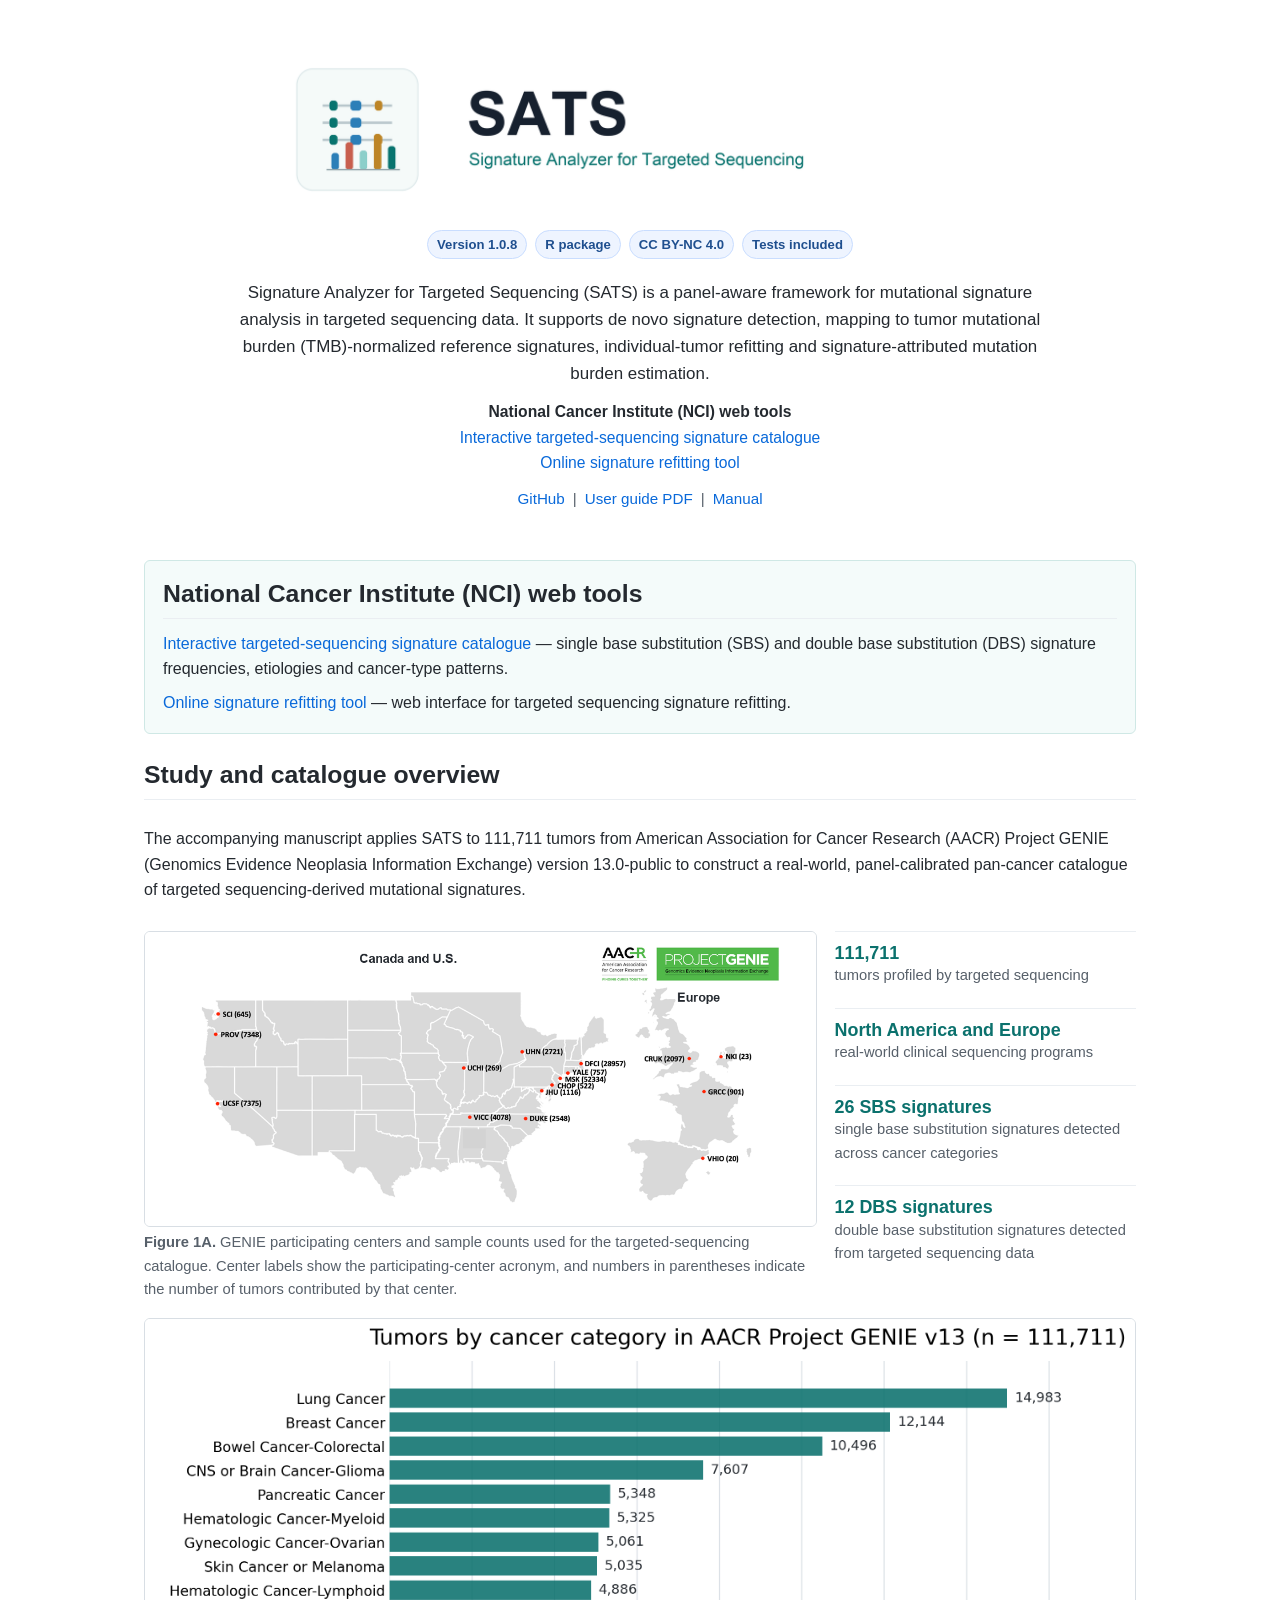
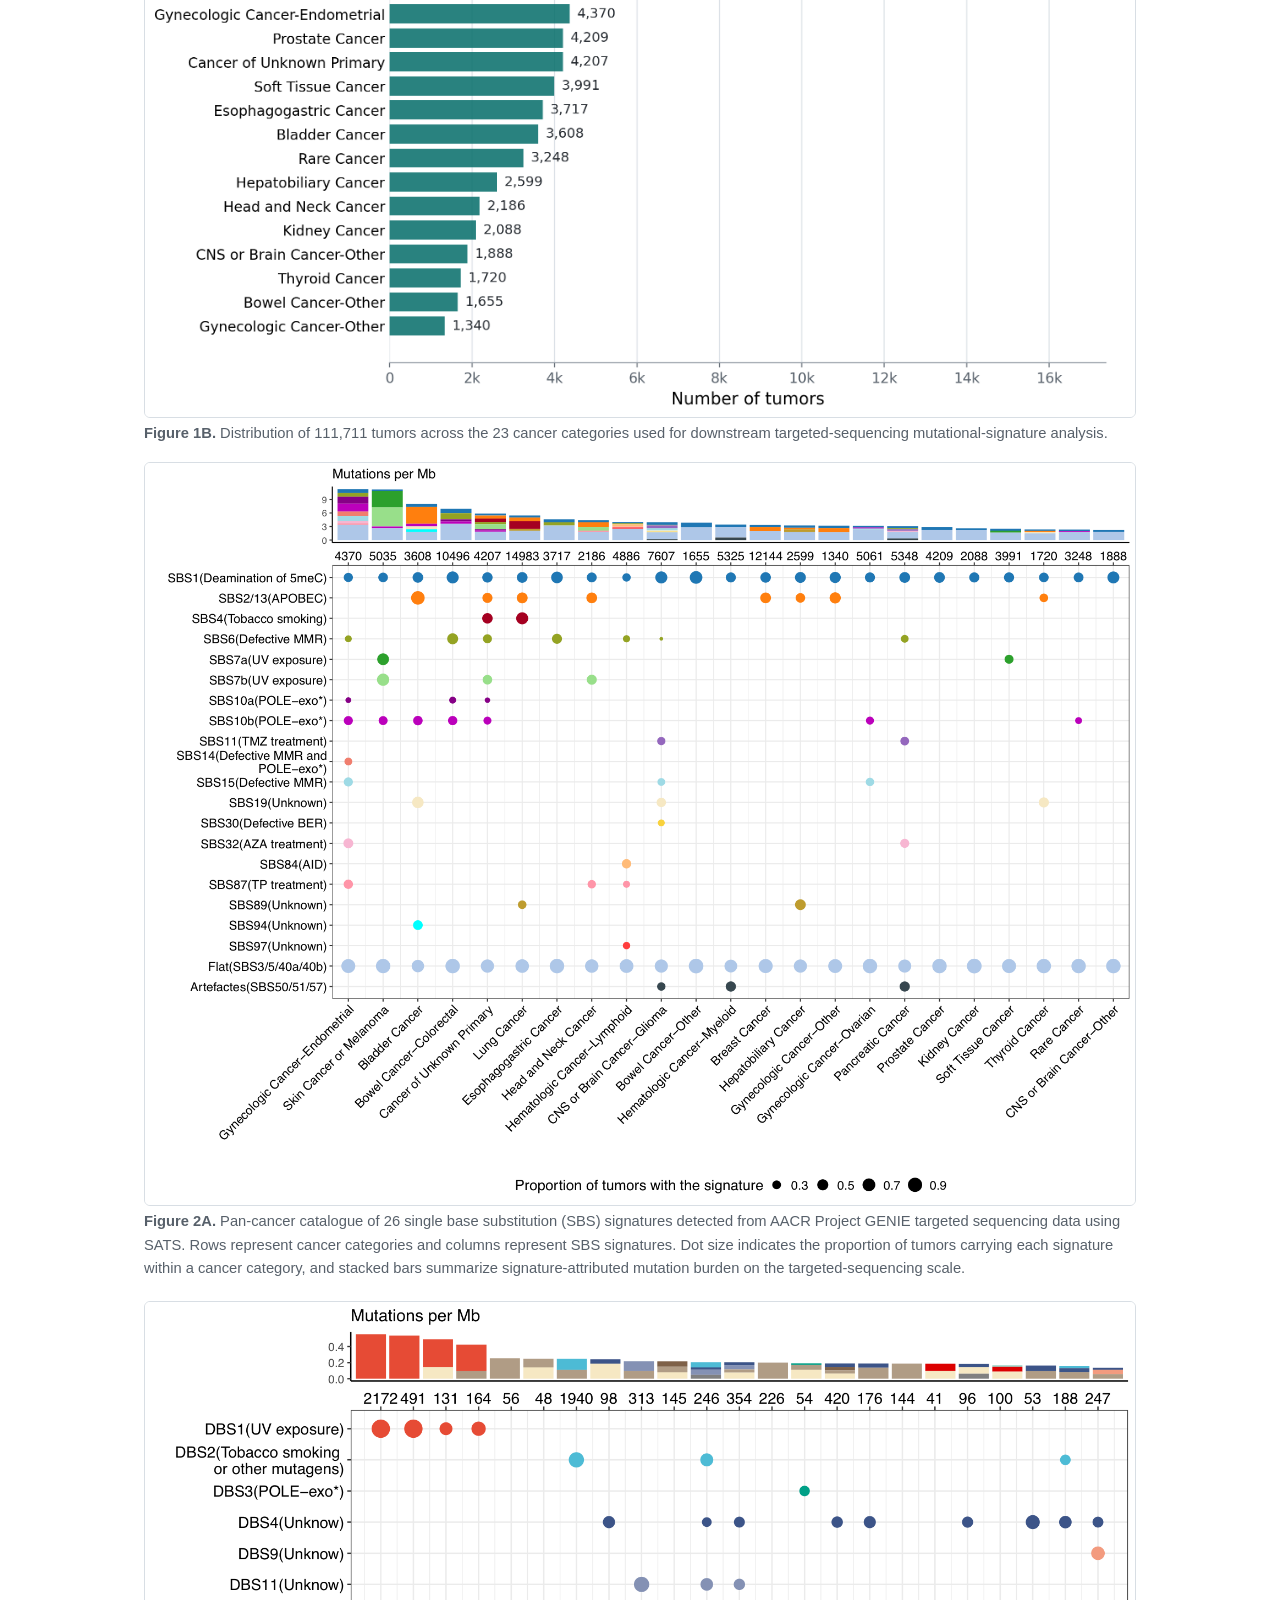
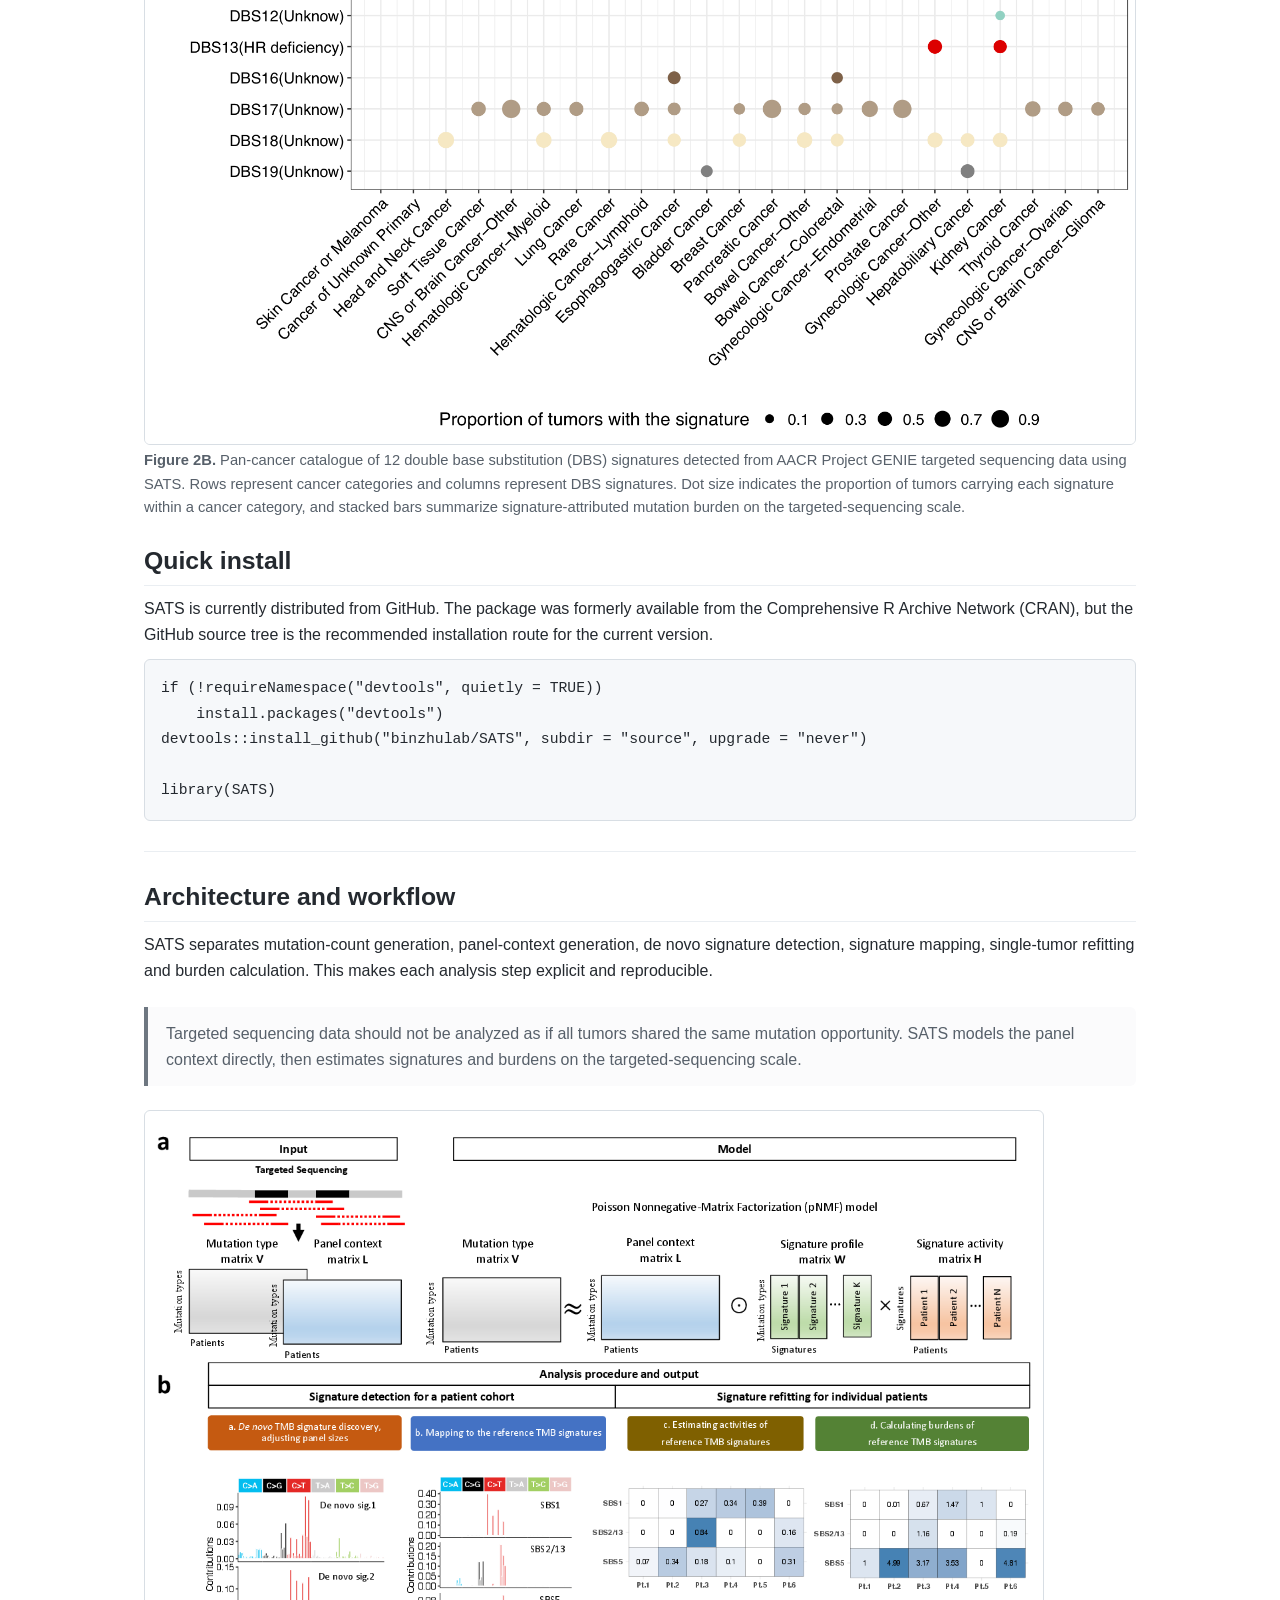
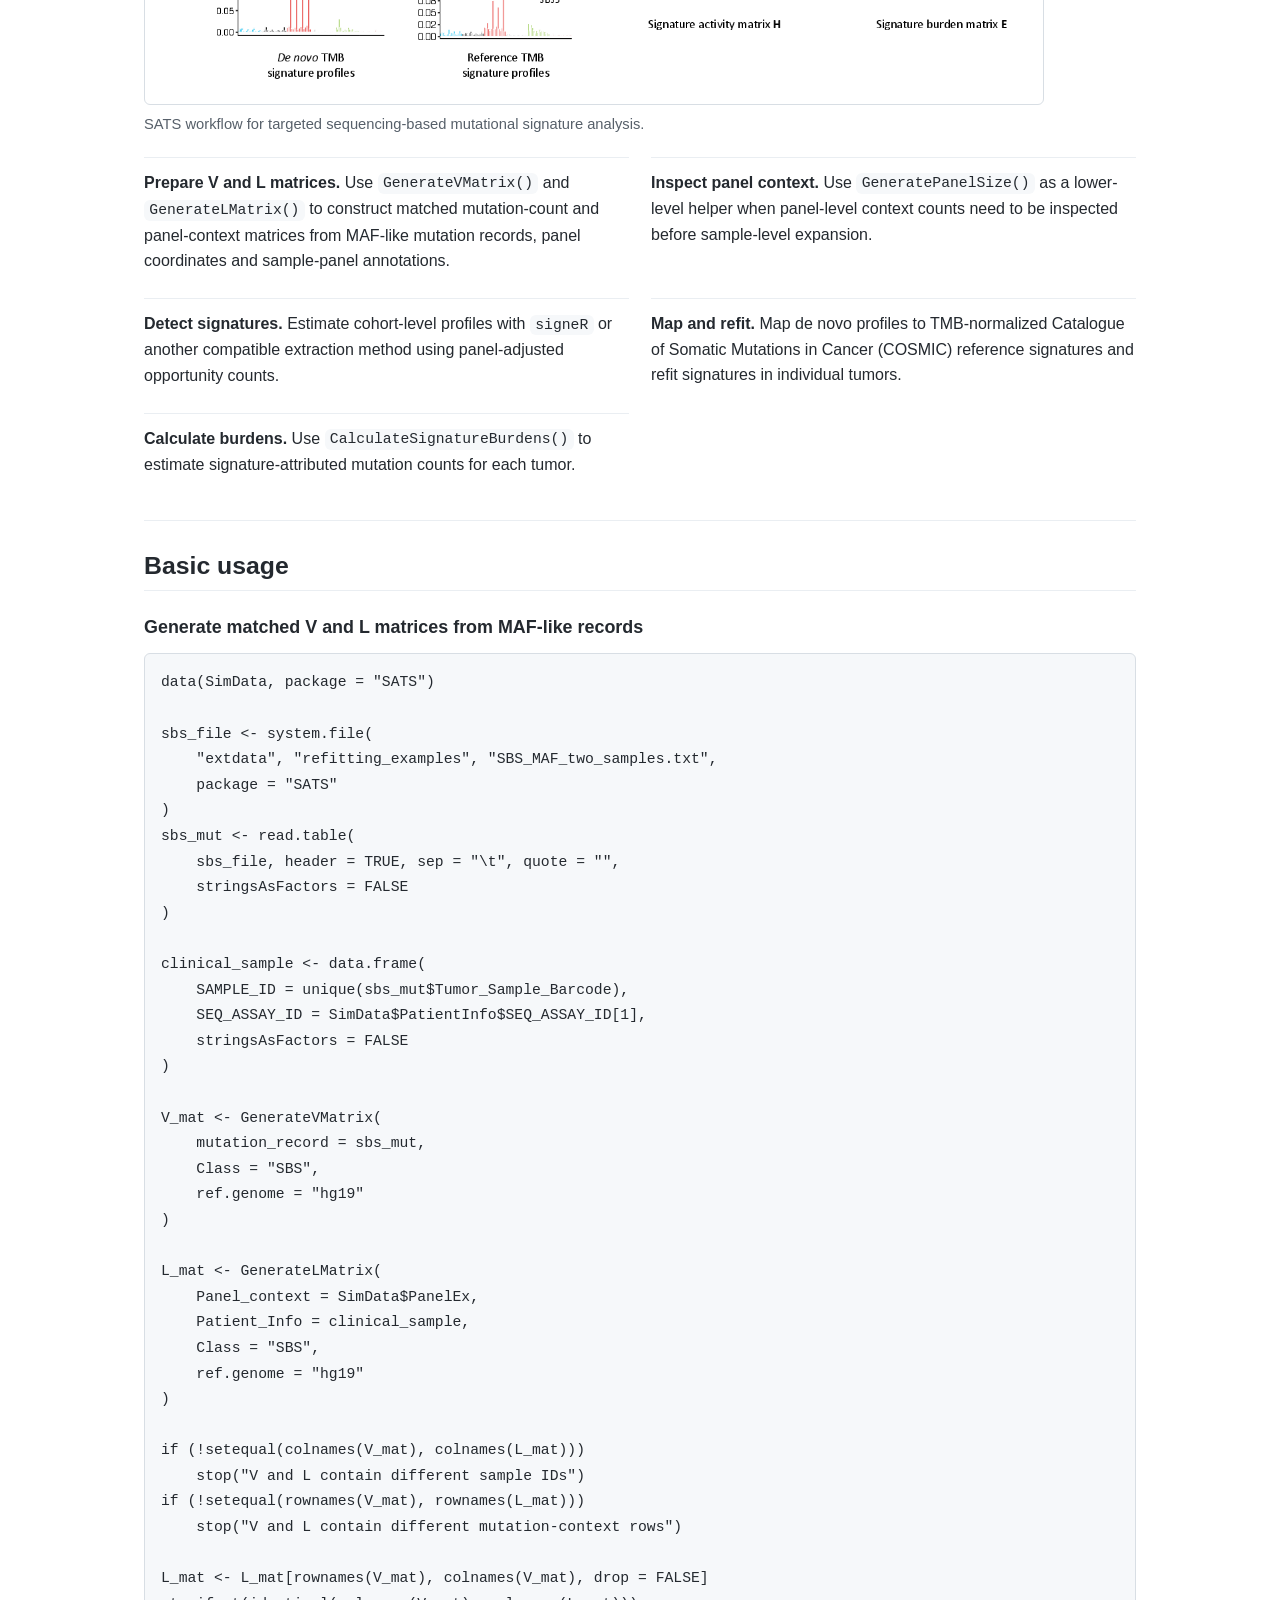
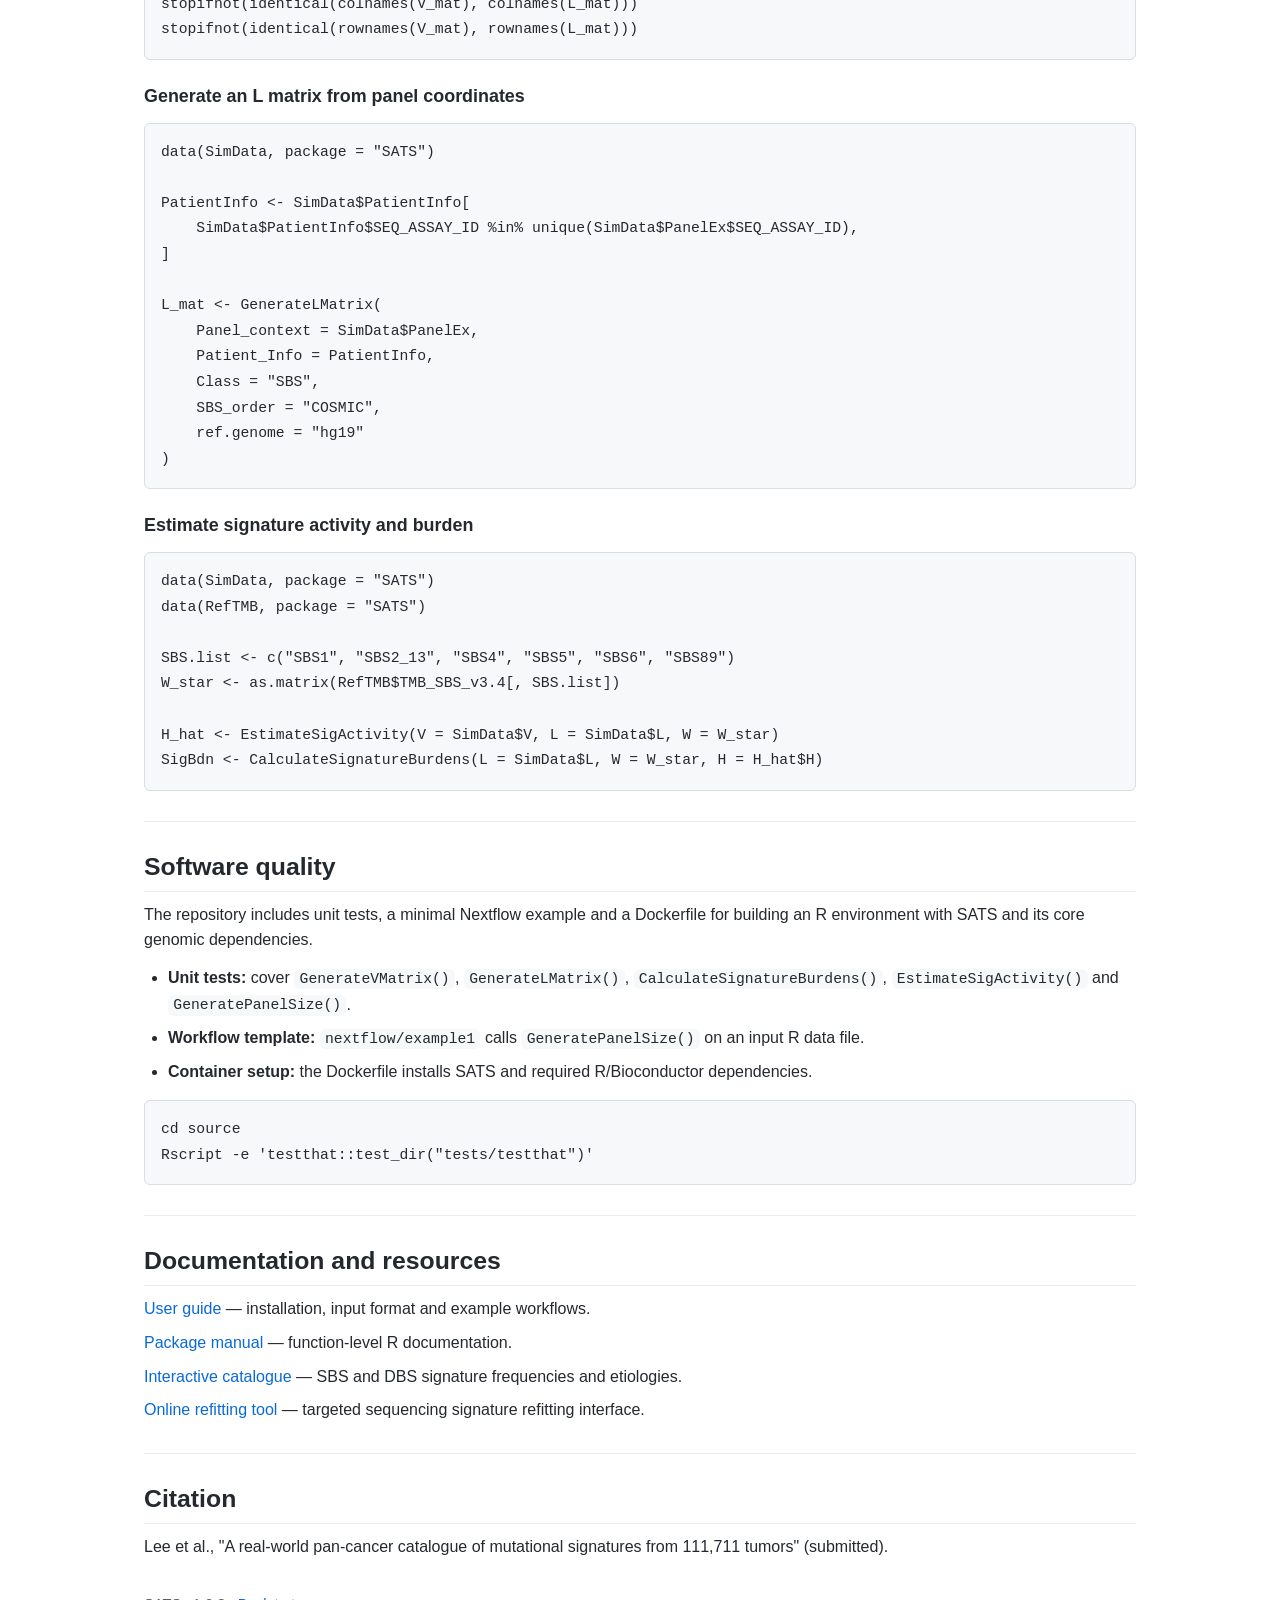
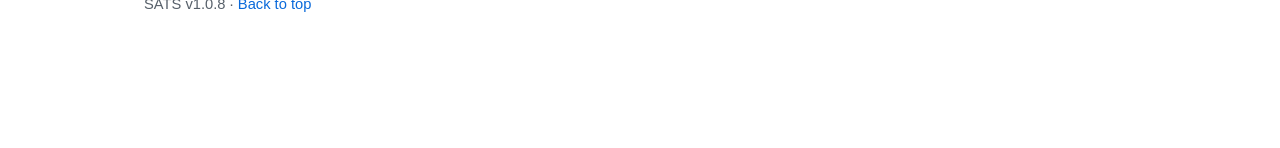
==== docs/index.html @ 39b29c11 "Update SATS preprocessing and V-L alignment docs" ====
<!doctype html>
<html lang="en">
  <head>
    <meta charset="utf-8">
    <meta name="viewport" content="width=device-width, initial-scale=1">
    <title>Signature Analyzer for Targeted Sequencing (SATS)</title>
    <meta
      name="description"
      content="Signature Analyzer for Targeted Sequencing (SATS) is a panel-aware R package for targeted sequencing mutational signature analysis, developed with a real-world pan-cancer catalogue from 111,711 tumors."
    >
    <link rel="stylesheet" href="styles.css">
  </head>
  <body>
    <main class="page" id="top">
      <header class="readme-header">
        <h1 class="sr-only">Signature Analyzer for Targeted Sequencing (SATS)</h1>
        <img class="site-logo" src="assets/sats-logo.png" alt="Signature Analyzer for Targeted Sequencing (SATS)">
        <div class="badges" aria-label="Project badges">
          <span>Version 1.0.8</span>
          <span>R package</span>
          <span>CC BY-NC 4.0</span>
          <span>Tests included</span>
        </div>
        <p class="lead">
          Signature Analyzer for Targeted Sequencing (SATS) is a panel-aware
          framework for mutational signature analysis in targeted sequencing
          data. It supports de novo signature detection, mapping to tumor
          mutational burden (TMB)-normalized reference signatures,
          individual-tumor refitting and signature-attributed mutation burden
          estimation.
        </p>
        <div class="header-tools" aria-label="National Cancer Institute web tools">
          <strong>National Cancer Institute (NCI) web tools</strong>
          <a href="https://analysistools.cancer.gov/mutational-signatures/#/catalog/STS">Interactive targeted-sequencing signature catalogue</a>
          <a href="https://analysistools.cancer.gov/mutational-signatures/#/refitting">Online signature refitting tool</a>
        </div>
        <p class="link-row">
          <a href="https://github.com/binzhulab/SATS">GitHub</a>
          <span>|</span>
          <a href="https://github.com/binzhulab/SATS/blob/main/User_Guide_SATS_v1.0.8.pdf">User guide PDF</a>
          <span>|</span>
          <a href="https://github.com/binzhulab/SATS/blob/main/SATS-manual.pdf">Manual</a>
        </p>
      </header>

      <section class="nci-tools" aria-labelledby="nci-tools-title">
        <h2 id="nci-tools-title">National Cancer Institute (NCI) web tools</h2>
        <div class="tool-links">
          <p><a href="https://analysistools.cancer.gov/mutational-signatures/#/catalog/STS">Interactive targeted-sequencing signature catalogue</a> — single base substitution (SBS) and double base substitution (DBS) signature frequencies, etiologies and cancer-type patterns.</p>
          <p><a href="https://analysistools.cancer.gov/mutational-signatures/#/refitting">Online signature refitting tool</a> — web interface for targeted sequencing signature refitting.</p>
        </div>
      </section>

      <section class="study-overview" id="overview" aria-labelledby="overview-title">
        <h2 id="overview-title">Study and catalogue overview</h2>
        <p>
          The accompanying manuscript applies SATS to 111,711 tumors from
          American Association for Cancer Research (AACR) Project GENIE
          (Genomics Evidence Neoplasia Information Exchange) version 13.0-public
          to construct a real-world, panel-calibrated pan-cancer catalogue of
          targeted sequencing-derived mutational signatures.
        </p>
        <div class="overview-grid">
          <figure class="overview-map">
            <img src="assets/genie-site-distribution.png" alt="AACR Project GENIE participating center distribution across North America and Europe.">
            <figcaption><strong>Figure 1A.</strong> GENIE participating centers and sample counts used for the targeted-sequencing catalogue. Center labels show the participating-center acronym, and numbers in parentheses indicate the number of tumors contributed by that center.</figcaption>
          </figure>
          <div class="overview-metrics" aria-label="Study summary">
            <p><strong>111,711</strong><span>tumors profiled by targeted sequencing</span></p>
            <p><strong>North America and Europe</strong><span>real-world clinical sequencing programs</span></p>
            <p><strong>26 SBS signatures</strong><span>single base substitution signatures detected across cancer categories</span></p>
            <p><strong>12 DBS signatures</strong><span>double base substitution signatures detected from targeted sequencing data</span></p>
          </div>
        </div>
        <figure class="sample-size-figure">
          <img src="assets/genie-cancer-type-sample-size.png" alt="Sample size by cancer category in AACR Project GENIE version 13.">
          <figcaption><strong>Figure 1B.</strong> Distribution of 111,711 tumors across the 23 cancer categories used for downstream targeted-sequencing mutational-signature analysis.</figcaption>
        </figure>
        <div class="catalogue-grid">
          <figure>
            <img src="assets/sats-sbs-catalogue.png" alt="SATS SBS signature catalogue across cancer categories.">
            <figcaption><strong>Figure 2A.</strong> Pan-cancer catalogue of 26 single base substitution (SBS) signatures detected from AACR Project GENIE targeted sequencing data using SATS. Rows represent cancer categories and columns represent SBS signatures. Dot size indicates the proportion of tumors carrying each signature within a cancer category, and stacked bars summarize signature-attributed mutation burden on the targeted-sequencing scale.</figcaption>
          </figure>
          <figure>
            <img src="assets/sats-dbs-catalogue.png" alt="SATS DBS signature catalogue across cancer categories.">
            <figcaption><strong>Figure 2B.</strong> Pan-cancer catalogue of 12 double base substitution (DBS) signatures detected from AACR Project GENIE targeted sequencing data using SATS. Rows represent cancer categories and columns represent DBS signatures. Dot size indicates the proportion of tumors carrying each signature within a cancer category, and stacked bars summarize signature-attributed mutation burden on the targeted-sequencing scale.</figcaption>
          </figure>
        </div>
      </section>

      <section id="install">
        <h2>Quick install</h2>
        <p>
          SATS is currently distributed from GitHub. The package was formerly
          available from the Comprehensive R Archive Network (CRAN), but the
          GitHub source tree is the recommended installation route for the
          current version.
        </p>
        <pre><code>if (!requireNamespace("devtools", quietly = TRUE))
    install.packages("devtools")
devtools::install_github("binzhulab/SATS", subdir = "source", upgrade = "never")

library(SATS)</code></pre>
      </section>

      <hr>

      <section id="workflow">
        <h2>Architecture and workflow</h2>
        <p>
          SATS separates mutation-count generation, panel-context generation, de novo signature detection,
          signature mapping, single-tumor refitting and burden calculation. This
          makes each analysis step explicit and reproducible.
        </p>
        <blockquote>
          <p>
            Targeted sequencing data should not be analyzed as if all tumors shared
            the same mutation opportunity. SATS models the panel context directly,
            then estimates signatures and burdens on the targeted-sequencing scale.
          </p>
        </blockquote>
        <figure class="workflow-figure">
          <img src="assets/sats-workflow.png" alt="SATS workflow schematic showing targeted sequencing mutation counts, panel context modeling, signature detection, mapping, refitting and burden estimation.">
          <figcaption>SATS workflow for targeted sequencing-based mutational signature analysis.</figcaption>
        </figure>
        <div class="summary-list">
          <p><strong>Prepare V and L matrices.</strong> Use <code>GenerateVMatrix()</code> and <code>GenerateLMatrix()</code> to construct matched mutation-count and panel-context matrices from MAF-like mutation records, panel coordinates and sample-panel annotations.</p>
          <p><strong>Inspect panel context.</strong> Use <code>GeneratePanelSize()</code> as a lower-level helper when panel-level context counts need to be inspected before sample-level expansion.</p>
          <p><strong>Detect signatures.</strong> Estimate cohort-level profiles with <code>signeR</code> or another compatible extraction method using panel-adjusted opportunity counts.</p>
          <p><strong>Map and refit.</strong> Map de novo profiles to TMB-normalized Catalogue of Somatic Mutations in Cancer (COSMIC) reference signatures and refit signatures in individual tumors.</p>
          <p><strong>Calculate burdens.</strong> Use <code>CalculateSignatureBurdens()</code> to estimate signature-attributed mutation counts for each tumor.</p>
        </div>
      </section>

      <hr>

      <section id="usage">
        <h2>Basic usage</h2>
        <h3>Generate matched V and L matrices from MAF-like records</h3>
        <pre><code>data(SimData, package = "SATS")

sbs_file <- system.file(
    "extdata", "refitting_examples", "SBS_MAF_two_samples.txt",
    package = "SATS"
)
sbs_mut <- read.table(
    sbs_file, header = TRUE, sep = "\t", quote = "",
    stringsAsFactors = FALSE
)

clinical_sample <- data.frame(
    SAMPLE_ID = unique(sbs_mut$Tumor_Sample_Barcode),
    SEQ_ASSAY_ID = SimData$PatientInfo$SEQ_ASSAY_ID[1],
    stringsAsFactors = FALSE
)

V_mat <- GenerateVMatrix(
    mutation_record = sbs_mut,
    Class = "SBS",
    ref.genome = "hg19"
)

L_mat <- GenerateLMatrix(
    Panel_context = SimData$PanelEx,
    Patient_Info = clinical_sample,
    Class = "SBS",
    ref.genome = "hg19"
)

if (!setequal(colnames(V_mat), colnames(L_mat)))
    stop("V and L contain different sample IDs")
if (!setequal(rownames(V_mat), rownames(L_mat)))
    stop("V and L contain different mutation-context rows")

L_mat <- L_mat[rownames(V_mat), colnames(V_mat), drop = FALSE]
stopifnot(identical(colnames(V_mat), colnames(L_mat)))
stopifnot(identical(rownames(V_mat), rownames(L_mat)))
</code></pre>

        <h3>Generate an L matrix from panel coordinates</h3>
        <pre><code>data(SimData, package = "SATS")

PatientInfo <- SimData$PatientInfo[
    SimData$PatientInfo$SEQ_ASSAY_ID %in% unique(SimData$PanelEx$SEQ_ASSAY_ID),
]

L_mat <- GenerateLMatrix(
    Panel_context = SimData$PanelEx,
    Patient_Info = PatientInfo,
    Class = "SBS",
    SBS_order = "COSMIC",
    ref.genome = "hg19"
)</code></pre>

        <h3>Estimate signature activity and burden</h3>
        <pre><code>data(SimData, package = "SATS")
data(RefTMB, package = "SATS")

SBS.list <- c("SBS1", "SBS2_13", "SBS4", "SBS5", "SBS6", "SBS89")
W_star <- as.matrix(RefTMB$TMB_SBS_v3.4[, SBS.list])

H_hat <- EstimateSigActivity(V = SimData$V, L = SimData$L, W = W_star)
SigBdn <- CalculateSignatureBurdens(L = SimData$L, W = W_star, H = H_hat$H)</code></pre>
      </section>

      <hr>

      <section id="quality">
        <h2>Software quality</h2>
        <p>
          The repository includes unit tests, a minimal Nextflow example and a
          Dockerfile for building an R environment with SATS and its core genomic
          dependencies.
        </p>
        <ul>
          <li><strong>Unit tests:</strong> cover <code>GenerateVMatrix()</code>, <code>GenerateLMatrix()</code>, <code>CalculateSignatureBurdens()</code>, <code>EstimateSigActivity()</code> and <code>GeneratePanelSize()</code>.</li>
          <li><strong>Workflow template:</strong> <code>nextflow/example1</code> calls <code>GeneratePanelSize()</code> on an input R data file.</li>
          <li><strong>Container setup:</strong> the Dockerfile installs SATS and required R/Bioconductor dependencies.</li>
        </ul>
        <pre><code>cd source
Rscript -e 'testthat::test_dir("tests/testthat")'</code></pre>
      </section>

      <hr>

      <section id="resources">
        <h2>Documentation and resources</h2>
        <div class="resource-list">
          <p><a href="https://github.com/binzhulab/SATS/blob/main/User_Guide_SATS_v1.0.8.pdf">User guide</a> — installation, input format and example workflows.</p>
          <p><a href="https://github.com/binzhulab/SATS/blob/main/SATS-manual.pdf">Package manual</a> — function-level R documentation.</p>
          <p><a href="https://analysistools.cancer.gov/mutational-signatures/#/catalog/STS">Interactive catalogue</a> — SBS and DBS signature frequencies and etiologies.</p>
          <p><a href="https://analysistools.cancer.gov/mutational-signatures/#/refitting">Online refitting tool</a> — targeted sequencing signature refitting interface.</p>
        </div>
      </section>

      <hr>

      <section id="citation">
        <h2>Citation</h2>
        <p>
          Lee et al., "A real-world pan-cancer catalogue of mutational signatures
          from 111,711 tumors" (submitted).
        </p>
      </section>

      <footer>
        <p>SATS v1.0.8 · <a href="#top">Back to top</a></p>
      </footer>
    </main>
  </body>
</html>
---- docs/styles.css ----
:root {
  --text: #24292f;
  --muted: #57606a;
  --border: #d8dee4;
  --soft-border: #eaeef2;
  --link: #0969da;
  --bg: #ffffff;
  --soft-bg: #f6f8fa;
  --badge-bg: #eef4ff;
  --badge-text: #1f4f8f;
  --quote-border: #6e7781;
  --quote-bg: #fbfbfc;
  --accent: #0b716d;
  font-family: -apple-system, BlinkMacSystemFont, "Segoe UI", Helvetica, Arial,
    sans-serif, "Apple Color Emoji", "Segoe UI Emoji";
}

* {
  box-sizing: border-box;
}

html {
  scroll-behavior: smooth;
}

body {
  margin: 0;
  color: var(--text);
  background: var(--bg);
  font-size: 16px;
  line-height: 1.6;
}

.page {
  width: min(100%, 1040px);
  margin: 0 auto;
  padding: 40px 24px 56px;
}

a {
  color: var(--link);
  text-decoration: none;
}

a:hover {
  text-decoration: underline;
}

.readme-header {
  padding-bottom: 22px;
  text-align: center;
}

.site-logo {
  display: block;
  width: min(100%, 780px);
  height: auto;
  margin: 0 auto 14px;
}

.sr-only {
  position: absolute;
  width: 1px;
  height: 1px;
  padding: 0;
  margin: -1px;
  overflow: hidden;
  clip: rect(0, 0, 0, 0);
  white-space: nowrap;
  border: 0;
}

h1 {
  margin: 0;
  font-size: clamp(2.25rem, 5vw, 3.8rem);
  line-height: 1.05;
  letter-spacing: 0;
}

.subtitle {
  margin: 8px 0 14px;
  color: var(--muted);
  font-size: clamp(1rem, 2vw, 1.24rem);
}

.badges {
  display: flex;
  flex-wrap: wrap;
  justify-content: center;
  gap: 8px;
  margin: 10px 0 20px;
}

.badges span {
  display: inline-flex;
  align-items: center;
  min-height: 24px;
  padding: 3px 9px;
  color: var(--badge-text);
  background: var(--badge-bg);
  border: 1px solid #c9ddff;
  border-radius: 999px;
  font-size: 0.82rem;
  font-weight: 600;
}

.lead {
  max-width: 820px;
  margin: 0 auto 14px;
  color: var(--text);
  font-size: 1.06rem;
}

.header-tools {
  display: grid;
  justify-items: center;
  gap: 3px;
  margin: 0 0 12px;
  font-size: 0.98rem;
  line-height: 1.45;
}

.header-tools strong {
  color: var(--text);
}

.link-row {
  display: flex;
  flex-wrap: wrap;
  justify-content: center;
  gap: 8px;
  margin: 0;
  color: var(--muted);
  font-size: 0.95rem;
}

.intro-note {
  padding: 16px 18px;
  background: #f4fbfa;
  border: 1px solid #cfe8e5;
  border-left: 4px solid var(--accent);
  border-radius: 6px;
}

.intro-note p {
  margin: 0;
}

.nci-tools {
  padding: 18px;
  background: #f4fbfa;
  border: 1px solid #cfe8e5;
  border-radius: 6px;
}

.nci-tools h2 {
  margin-bottom: 12px;
}

.study-overview {
  display: grid;
  gap: 16px;
}

.overview-grid {
  display: grid;
  grid-template-columns: minmax(0, 1.45fr) minmax(240px, 0.65fr);
  gap: 18px;
  align-items: start;
}

.overview-map,
.sample-size-figure,
.catalogue-grid figure {
  margin: 0;
}

.overview-map img,
.sample-size-figure img,
.catalogue-grid img {
  display: block;
  width: 100%;
  height: auto;
  background: #fff;
  border: 1px solid var(--border);
  border-radius: 6px;
}

.overview-map figcaption,
.sample-size-figure figcaption,
.catalogue-grid figcaption {
  margin-top: 4px;
  color: var(--muted);
  font-size: 0.92rem;
}

.overview-metrics {
  display: grid;
  gap: 10px;
}

.overview-metrics p {
  margin: 0;
  padding: 10px 0;
  border-top: 1px solid var(--soft-border);
}

.overview-metrics strong {
  display: block;
  color: var(--accent);
  font-size: 1.12rem;
  line-height: 1.25;
}

.overview-metrics span {
  display: block;
  color: var(--muted);
  font-size: 0.92rem;
}

.catalogue-grid {
  display: grid;
  gap: 20px;
}

.tool-links {
  display: grid;
  gap: 8px;
}

.tool-links p {
  margin: 0;
}

section {
  margin: 26px 0;
}

h2 {
  margin: 0 0 10px;
  padding-bottom: 8px;
  border-bottom: 1px solid var(--soft-border);
  font-size: 1.55rem;
  line-height: 1.25;
  letter-spacing: 0;
}

h3 {
  margin: 22px 0 8px;
  font-size: 1.12rem;
  letter-spacing: 0;
}

p {
  margin: 0 0 12px;
}

hr {
  height: 1px;
  margin: 30px 0;
  background: var(--soft-border);
  border: 0;
}

blockquote {
  margin: 24px 0;
  padding: 14px 18px;
  color: var(--muted);
  background: var(--quote-bg);
  border-left: 4px solid var(--quote-border);
  border-radius: 0 6px 6px 0;
}

blockquote p {
  margin: 0;
}

pre {
  margin: 12px 0 18px;
  padding: 16px;
  overflow: auto;
  color: var(--text);
  background: var(--soft-bg);
  border: 1px solid var(--border);
  border-radius: 6px;
}

code {
  font-family: ui-monospace, SFMono-Regular, "SF Mono", Consolas,
    "Liberation Mono", Menlo, monospace;
  font-size: 0.92em;
}

p code,
li code {
  padding: 0.16em 0.36em;
  background: var(--soft-bg);
  border-radius: 6px;
}

ul {
  margin: 10px 0 16px;
  padding-left: 24px;
}

li {
  margin: 7px 0;
}

.workflow-figure {
  margin: 18px 0 20px;
}

.workflow-figure img {
  display: block;
  width: min(100%, 900px);
  height: auto;
  background: #fff;
  border: 1px solid var(--border);
  border-radius: 6px;
}

.workflow-figure figcaption {
  margin-top: 8px;
  color: var(--muted);
  font-size: 0.92rem;
}

.summary-list {
  display: grid;
  grid-template-columns: repeat(2, minmax(0, 1fr));
  gap: 12px 22px;
  margin-top: 12px;
}

.summary-list p,
.resource-list p,
.tool-links p {
  margin: 0;
}

.summary-list p {
  padding: 12px 0;
  border-top: 1px solid var(--soft-border);
}

.resource-list {
  display: grid;
  gap: 8px;
}

footer {
  margin-top: 34px;
  color: var(--muted);
  font-size: 0.92rem;
}

@media (max-width: 760px) {
  .page {
    padding: 28px 18px 44px;
  }

  .readme-header {
    text-align: left;
  }

  .site-logo {
    margin-left: 0;
  }

  .badges,
  .link-row {
    justify-content: flex-start;
  }

  .header-tools {
    justify-items: start;
  }

  .summary-list {
    grid-template-columns: 1fr;
  }

  .overview-grid {
    grid-template-columns: 1fr;
  }
}
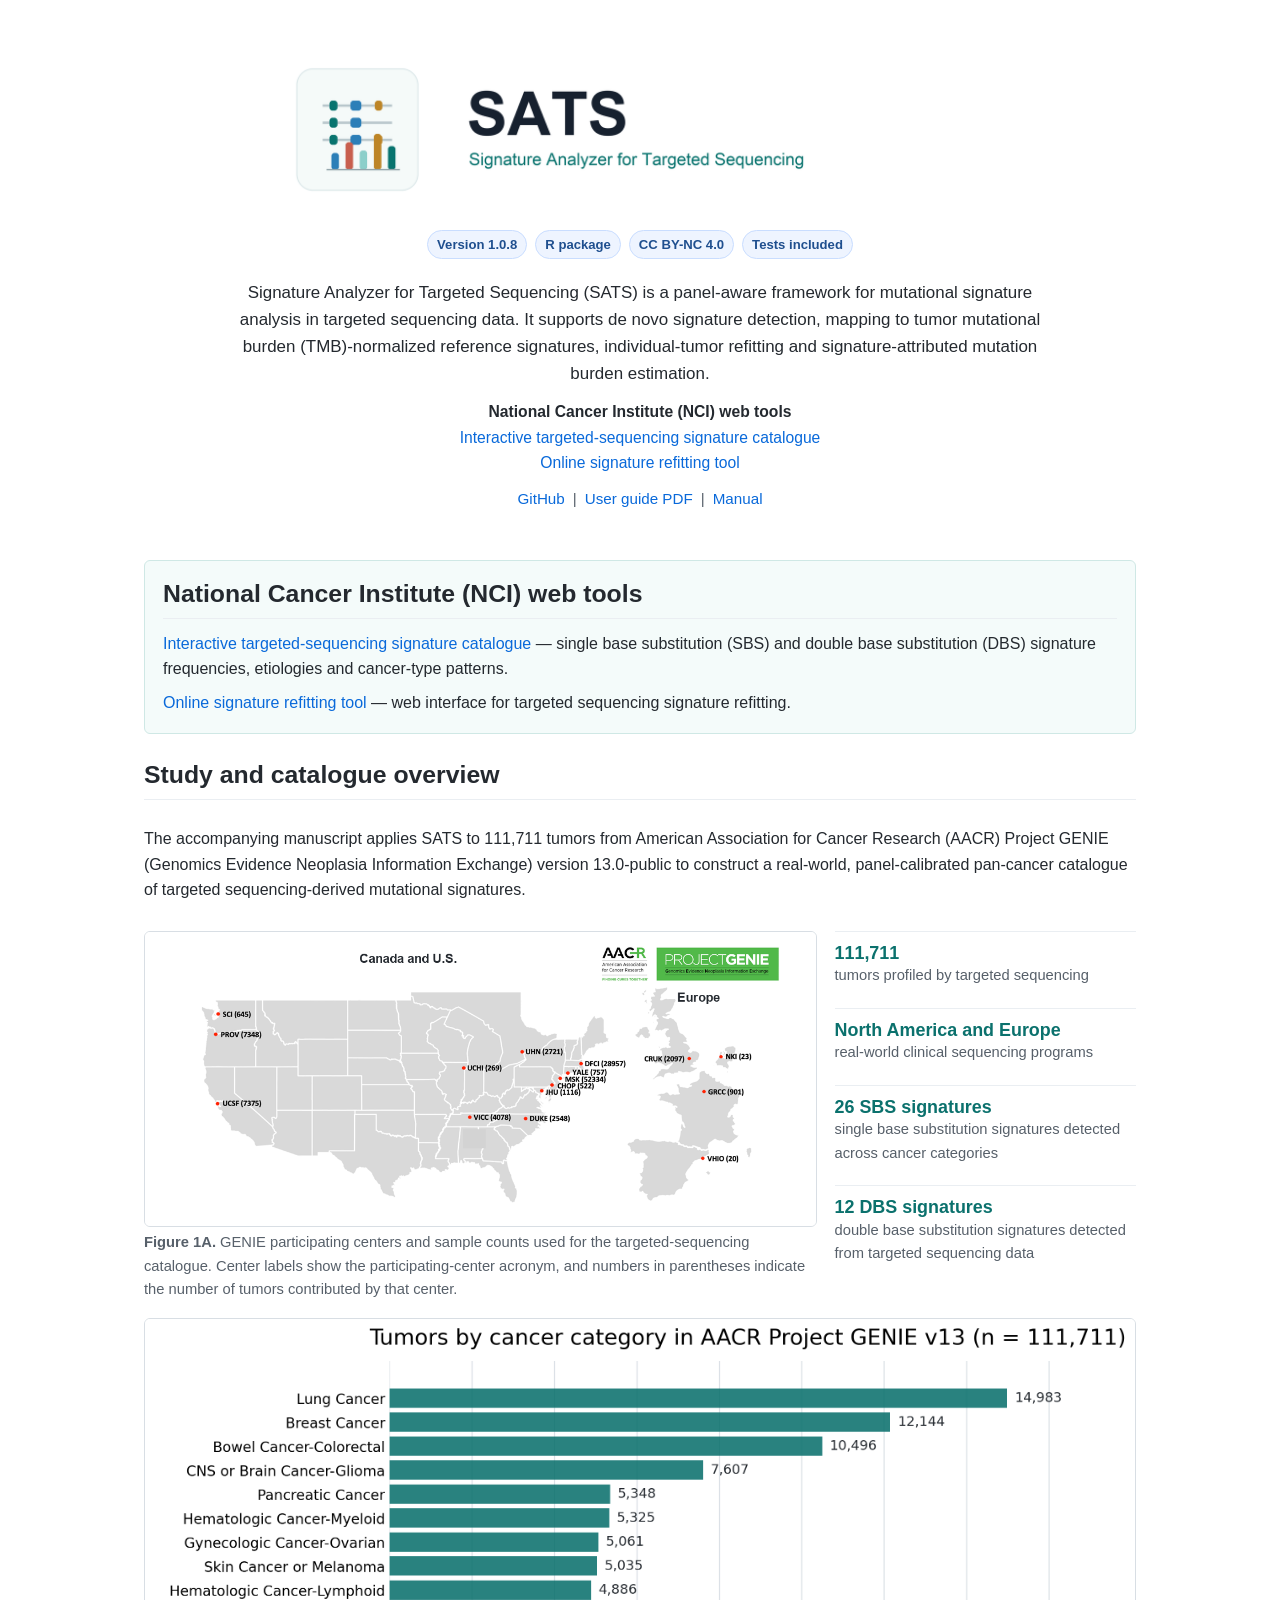
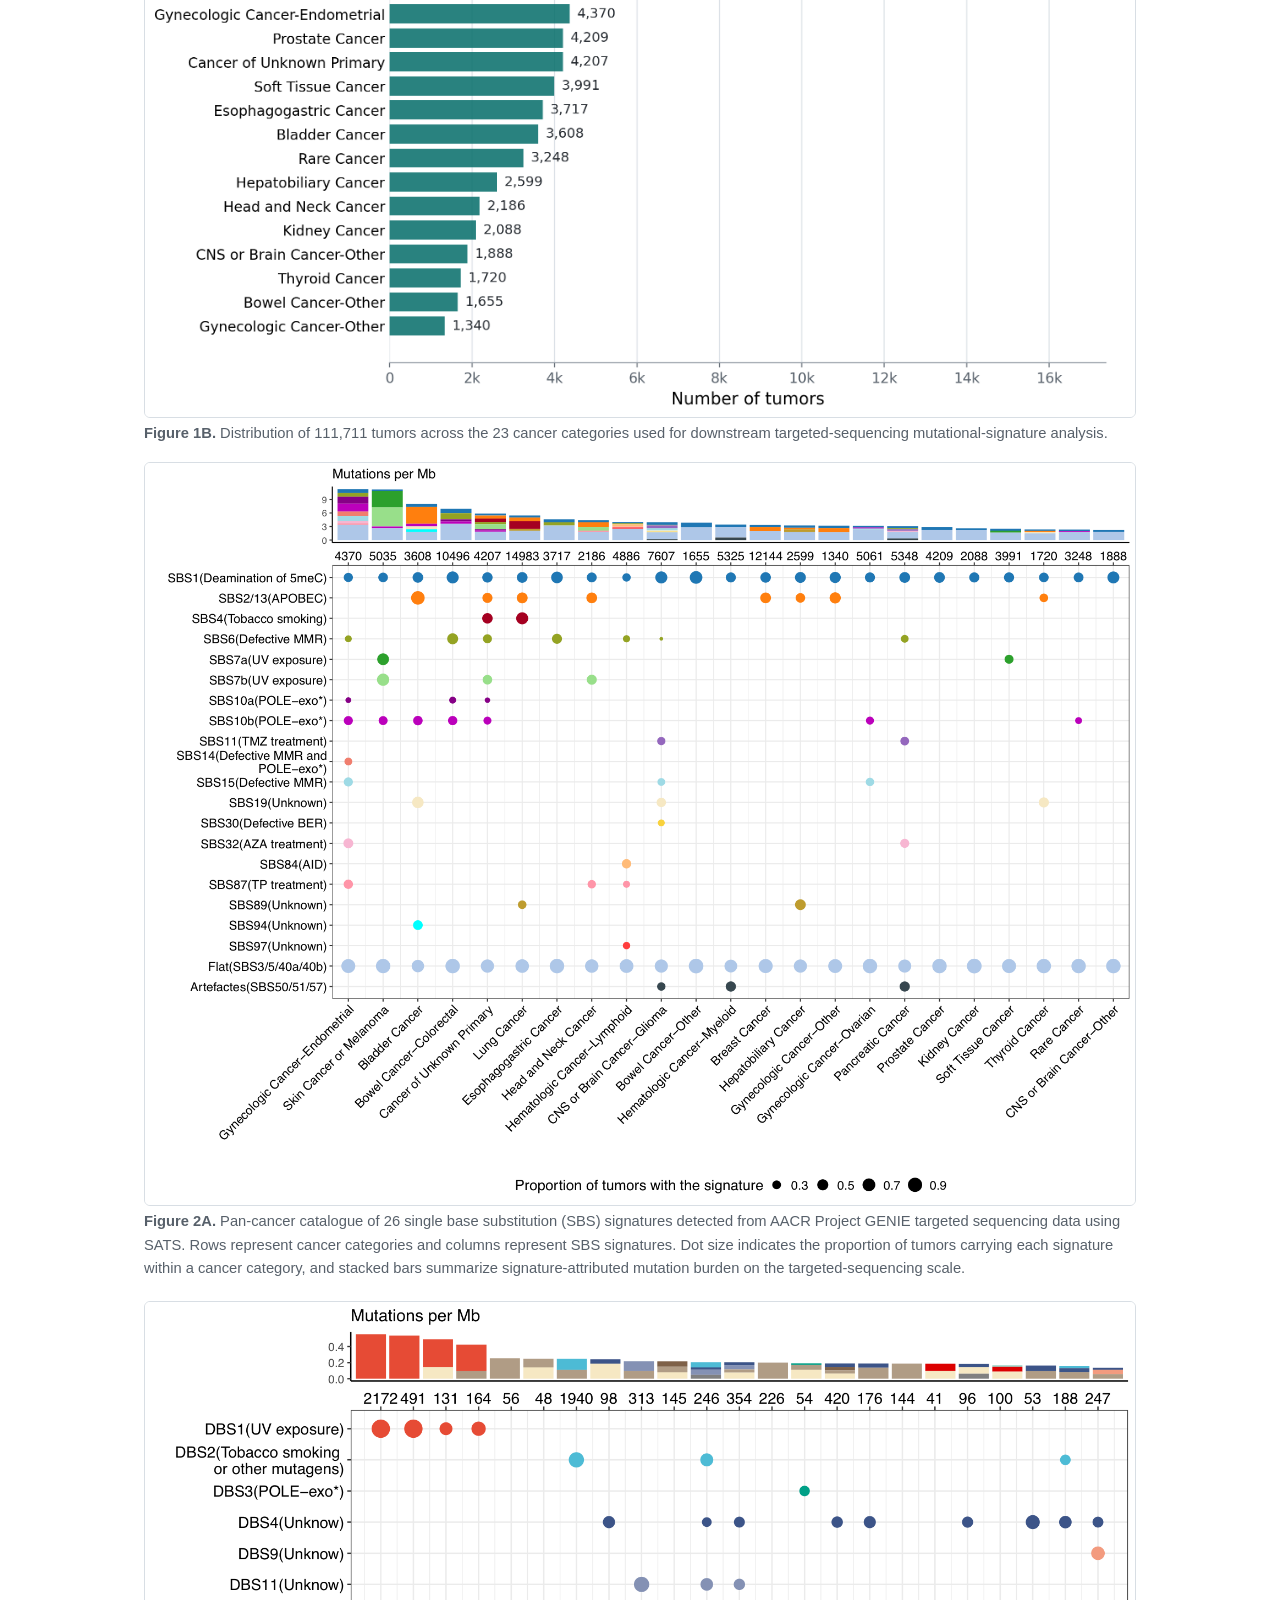
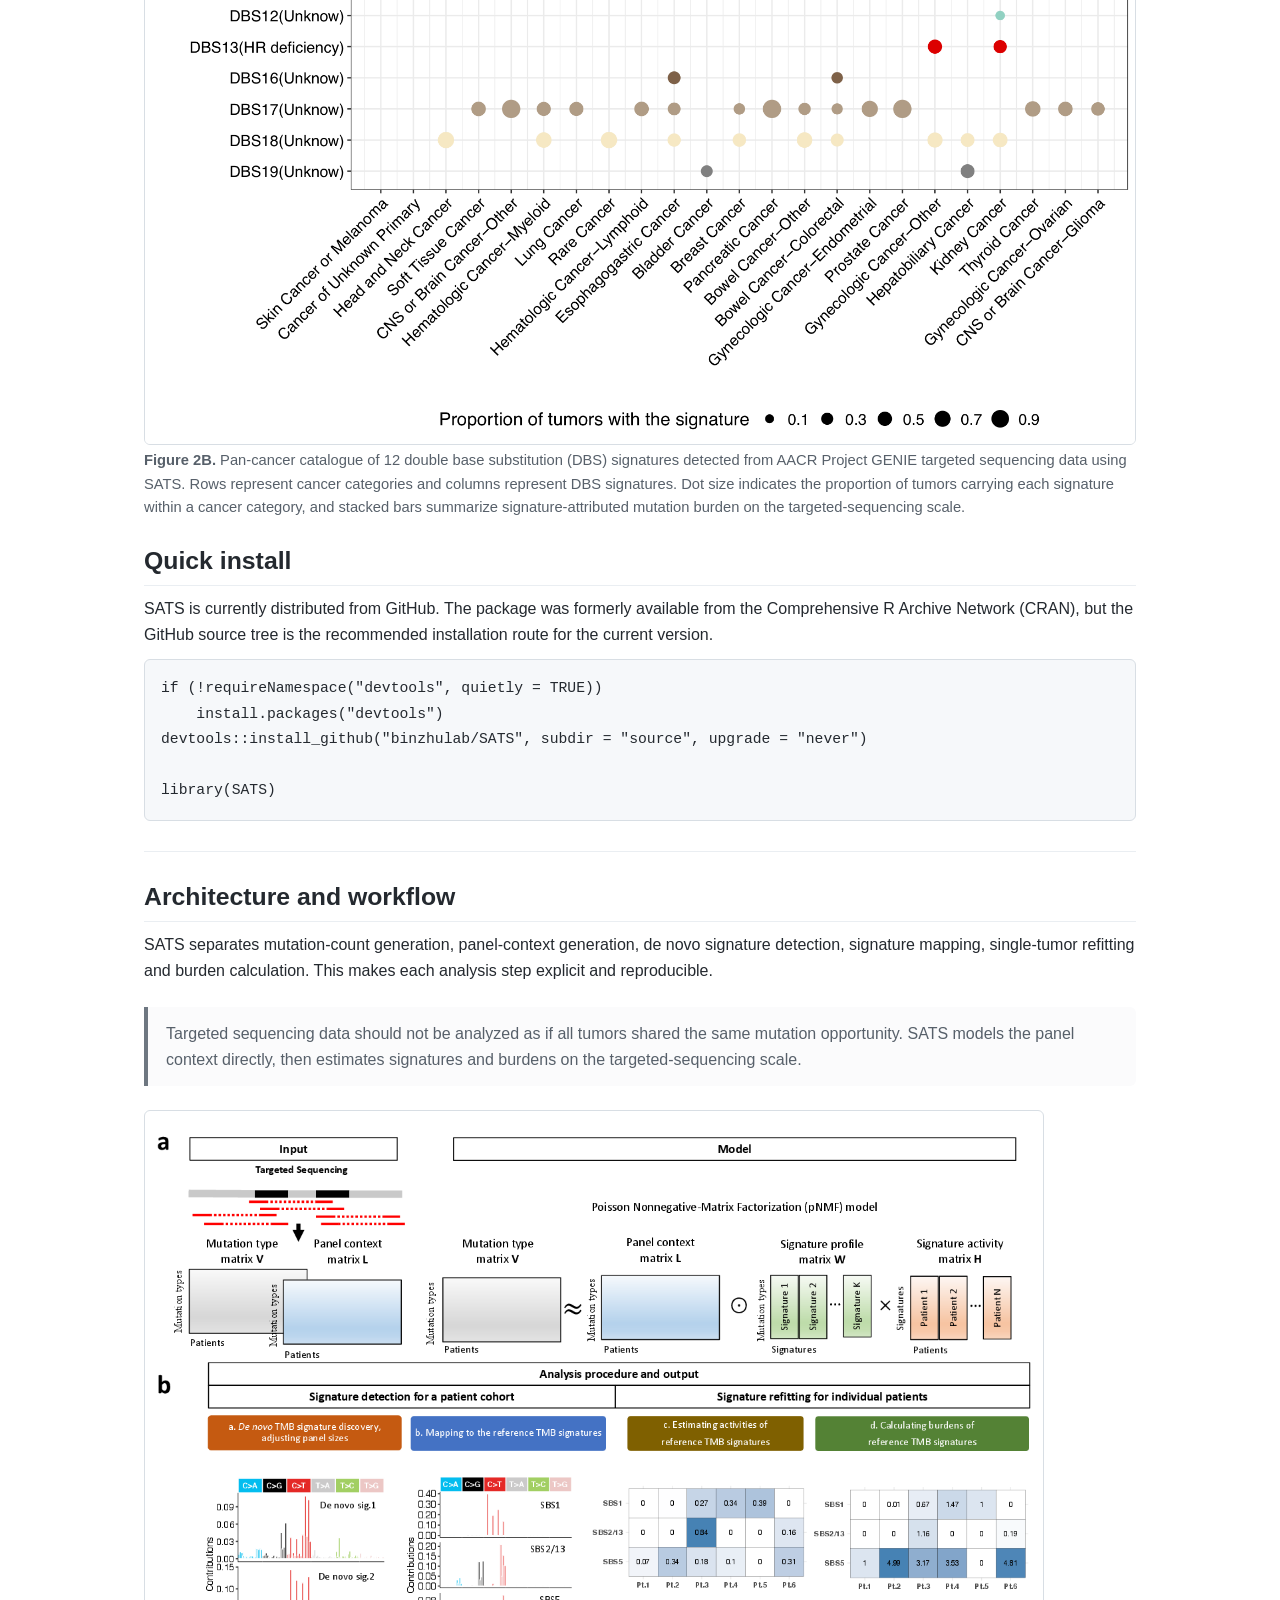
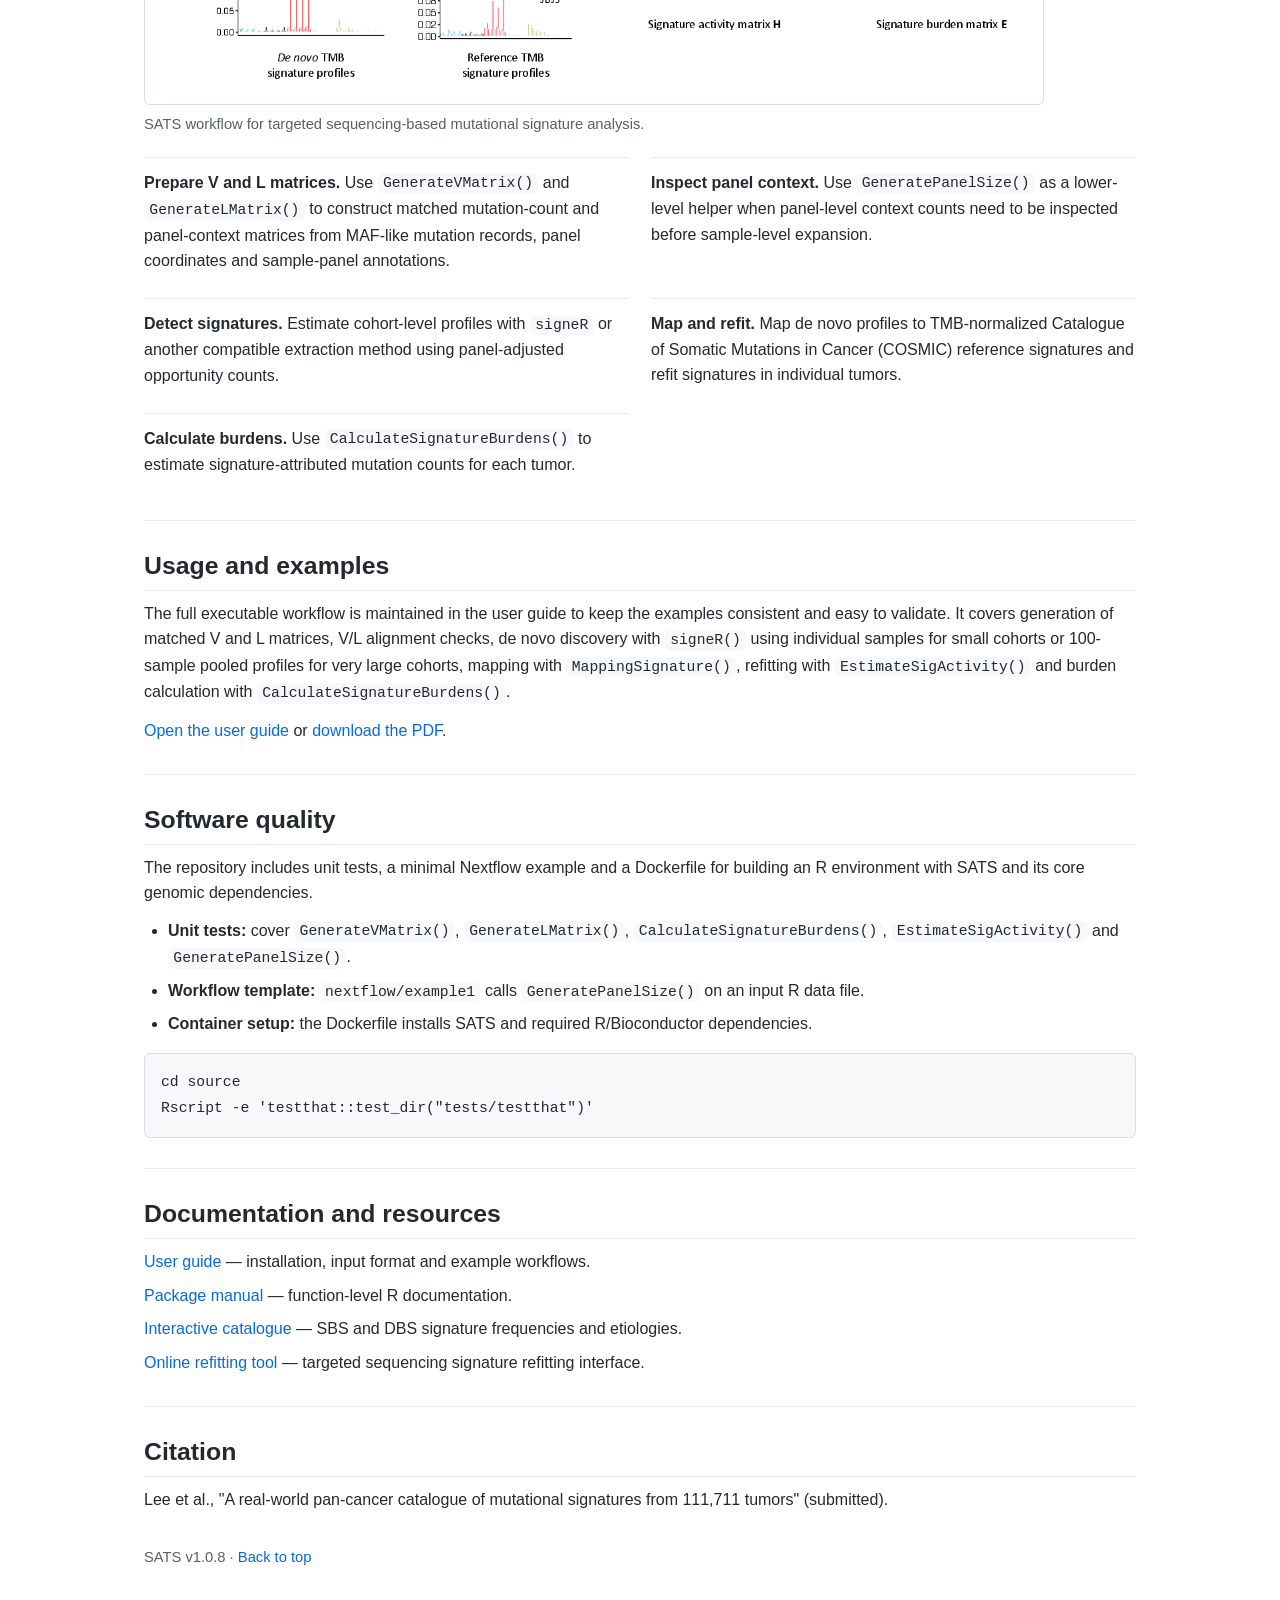
==== commit dc077fe4: "Clarify signeR discovery examples in user guide" ====
--- a/docs/index.html
+++ b/docs/index.html
@@ -135,72 +135,21 @@
       <hr>
 
       <section id="usage">
-        <h2>Basic usage</h2>
-        <h3>Generate matched V and L matrices from MAF-like records</h3>
-        <pre><code>data(SimData, package = "SATS")
-
-sbs_file <- system.file(
-    "extdata", "refitting_examples", "SBS_MAF_two_samples.txt",
-    package = "SATS"
-)
-sbs_mut <- read.table(
-    sbs_file, header = TRUE, sep = "\t", quote = "",
-    stringsAsFactors = FALSE
-)
-
-clinical_sample <- data.frame(
-    SAMPLE_ID = unique(sbs_mut$Tumor_Sample_Barcode),
-    SEQ_ASSAY_ID = SimData$PatientInfo$SEQ_ASSAY_ID[1],
-    stringsAsFactors = FALSE
-)
-
-V_mat <- GenerateVMatrix(
-    mutation_record = sbs_mut,
-    Class = "SBS",
-    ref.genome = "hg19"
-)
-
-L_mat <- GenerateLMatrix(
-    Panel_context = SimData$PanelEx,
-    Patient_Info = clinical_sample,
-    Class = "SBS",
-    ref.genome = "hg19"
-)
-
-if (!setequal(colnames(V_mat), colnames(L_mat)))
-    stop("V and L contain different sample IDs")
-if (!setequal(rownames(V_mat), rownames(L_mat)))
-    stop("V and L contain different mutation-context rows")
-
-L_mat <- L_mat[rownames(V_mat), colnames(V_mat), drop = FALSE]
-stopifnot(identical(colnames(V_mat), colnames(L_mat)))
-stopifnot(identical(rownames(V_mat), rownames(L_mat)))
-</code></pre>
-
-        <h3>Generate an L matrix from panel coordinates</h3>
-        <pre><code>data(SimData, package = "SATS")
-
-PatientInfo <- SimData$PatientInfo[
-    SimData$PatientInfo$SEQ_ASSAY_ID %in% unique(SimData$PanelEx$SEQ_ASSAY_ID),
-]
-
-L_mat <- GenerateLMatrix(
-    Panel_context = SimData$PanelEx,
-    Patient_Info = PatientInfo,
-    Class = "SBS",
-    SBS_order = "COSMIC",
-    ref.genome = "hg19"
-)</code></pre>
-
-        <h3>Estimate signature activity and burden</h3>
-        <pre><code>data(SimData, package = "SATS")
-data(RefTMB, package = "SATS")
-
-SBS.list <- c("SBS1", "SBS2_13", "SBS4", "SBS5", "SBS6", "SBS89")
-W_star <- as.matrix(RefTMB$TMB_SBS_v3.4[, SBS.list])
-
-H_hat <- EstimateSigActivity(V = SimData$V, L = SimData$L, W = W_star)
-SigBdn <- CalculateSignatureBurdens(L = SimData$L, W = W_star, H = H_hat$H)</code></pre>
+        <h2>Usage and examples</h2>
+        <p>
+          The full executable workflow is maintained in the user guide to keep
+          the examples consistent and easy to validate. It covers generation of
+          matched V and L matrices, V/L alignment checks, de novo discovery with
+          <code>signeR()</code> using individual samples for small cohorts or
+          100-sample pooled profiles for very large cohorts, mapping with <code>MappingSignature()</code>,
+          refitting with <code>EstimateSigActivity()</code> and burden
+          calculation with <code>CalculateSignatureBurdens()</code>.
+        </p>
+        <p>
+          <a href="https://github.com/binzhulab/SATS/blob/main/User_Guide_SATS_v1.0.8.md">Open the user guide</a>
+          or
+          <a href="https://github.com/binzhulab/SATS/blob/main/User_Guide_SATS_v1.0.8.pdf">download the PDF</a>.
+        </p>
       </section>
 
       <hr>
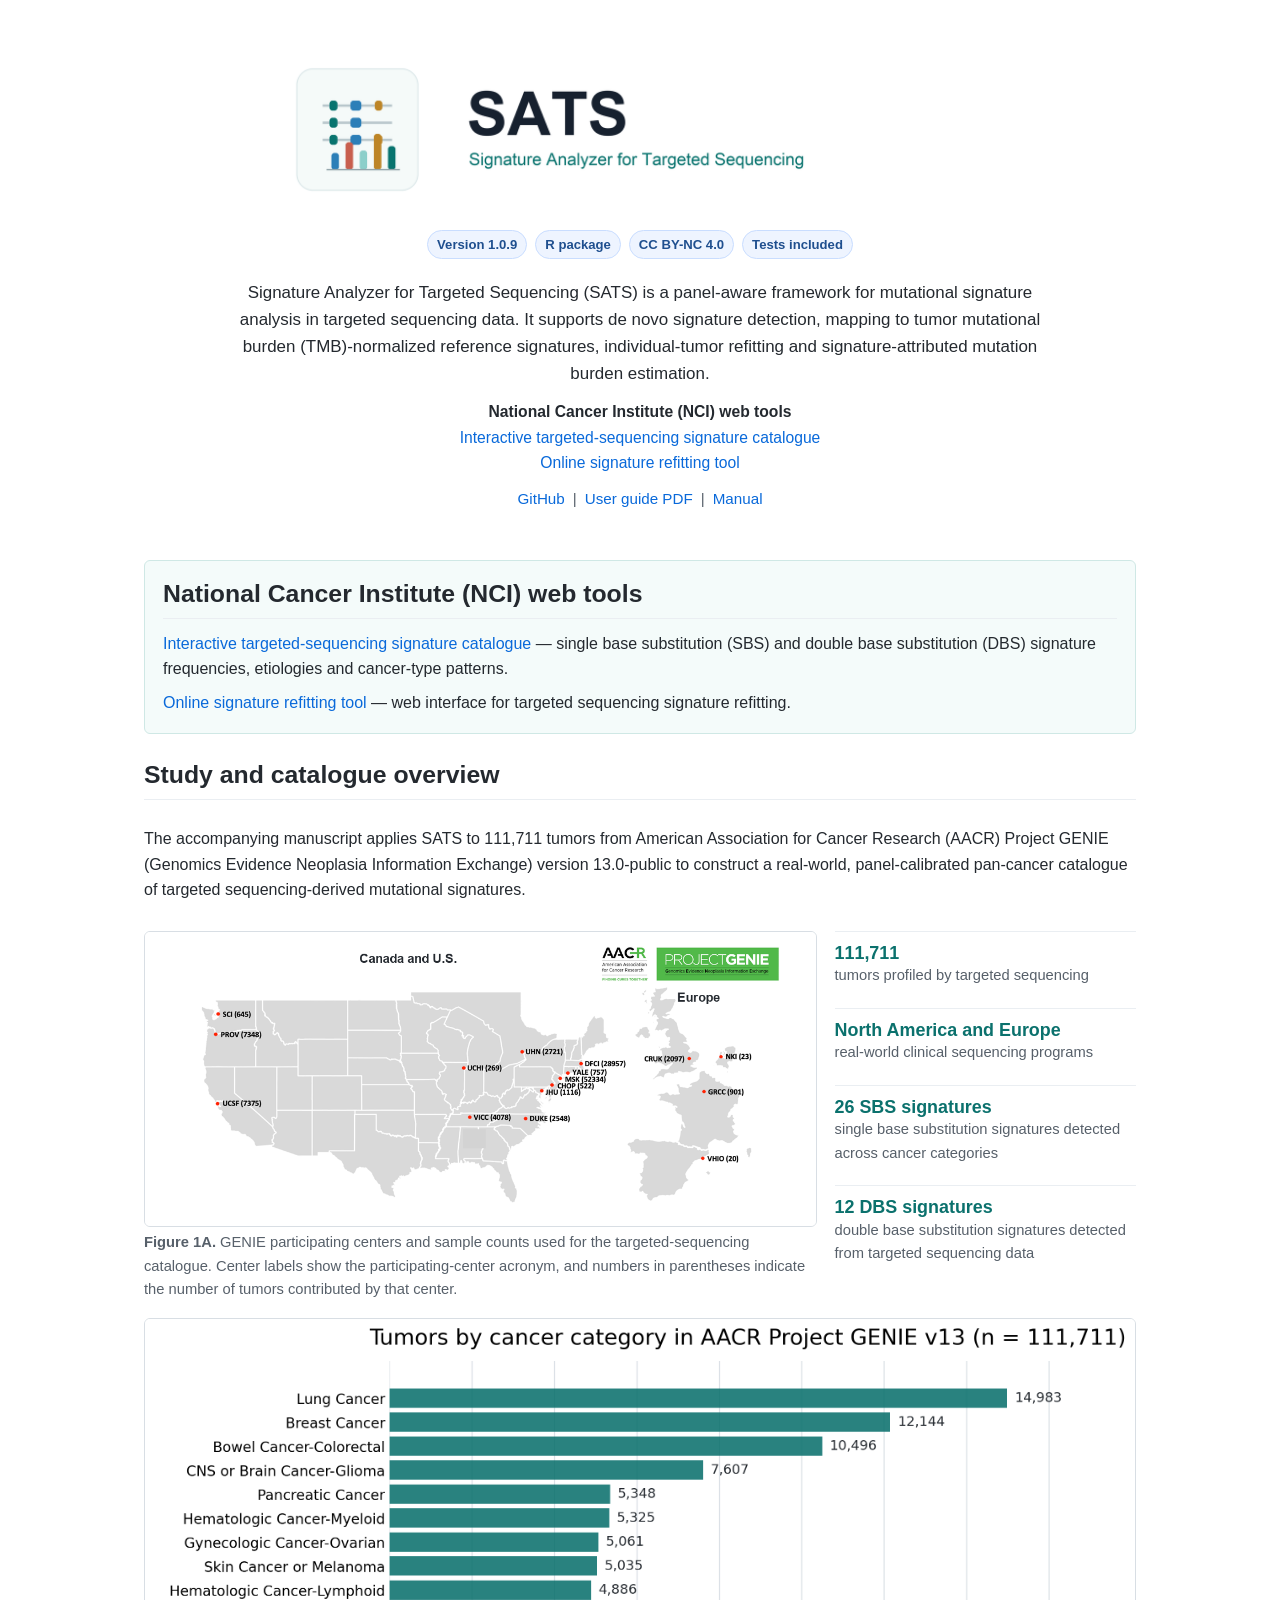
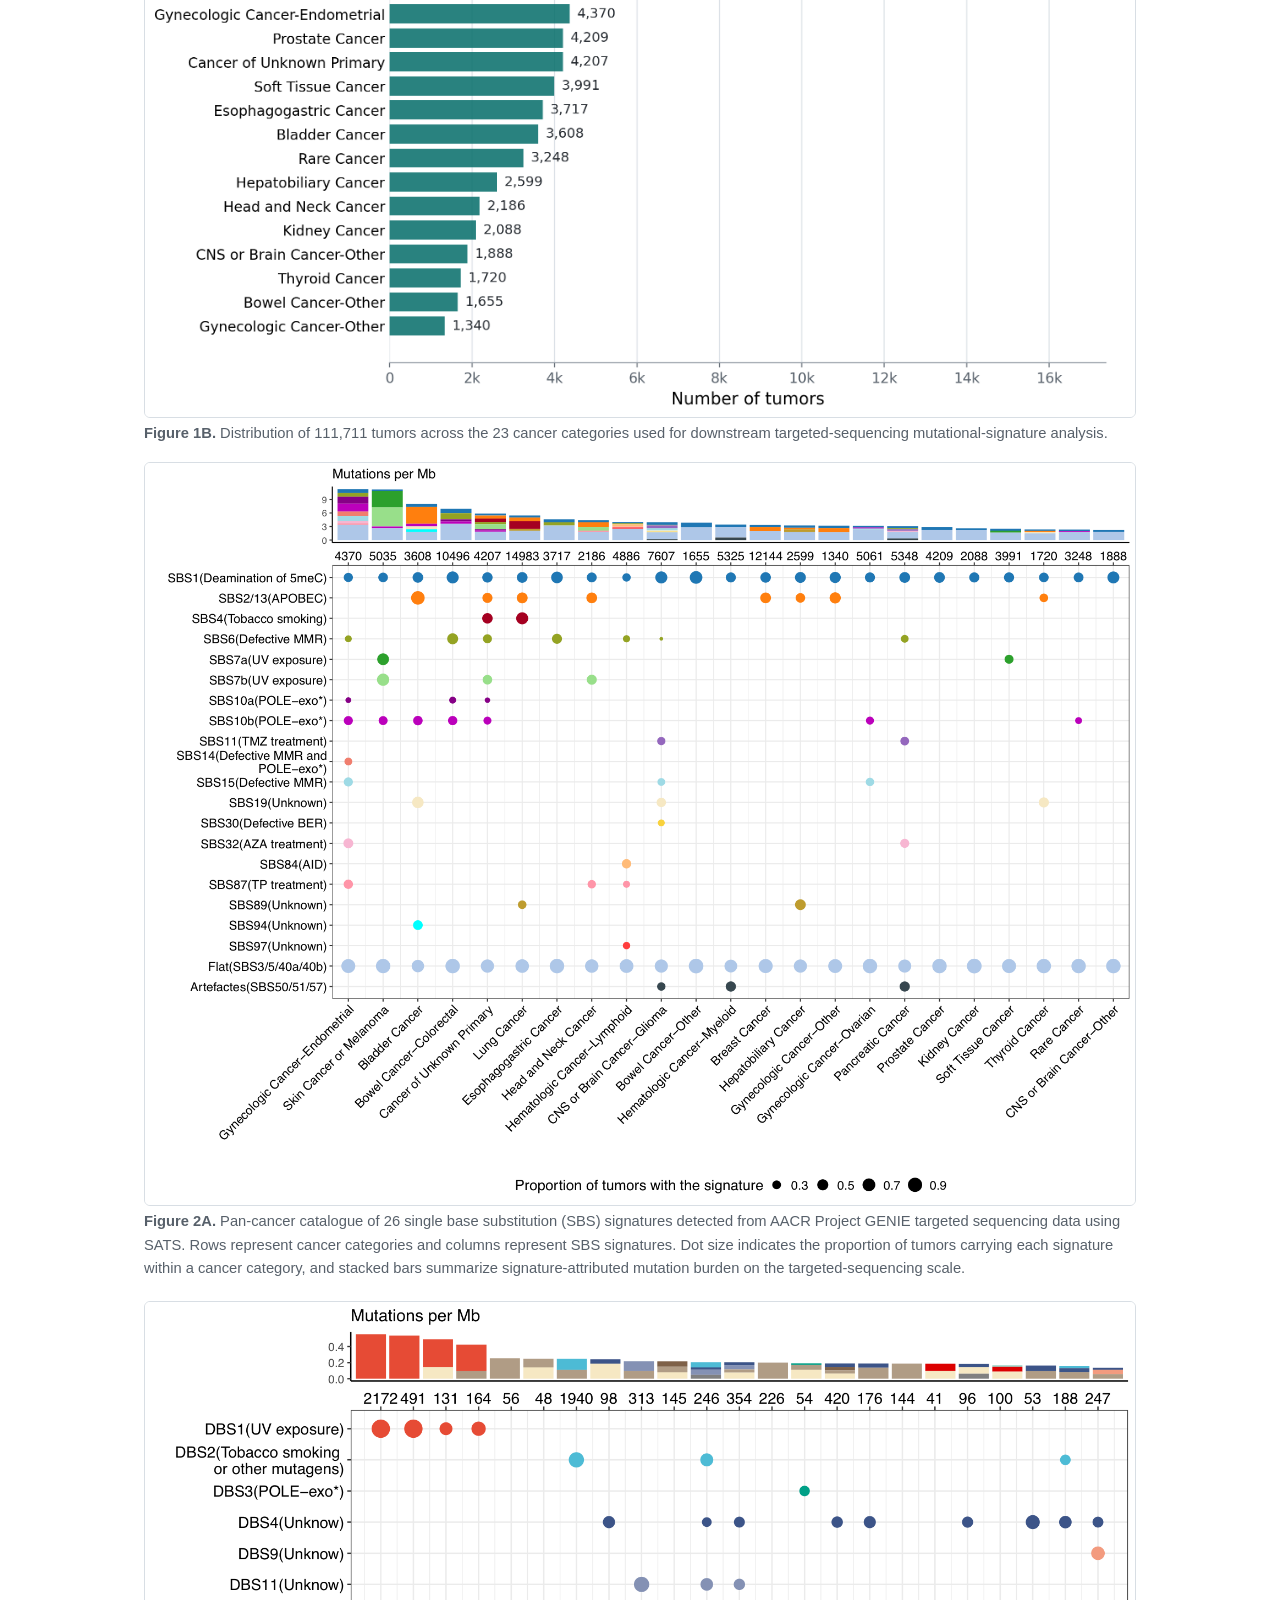
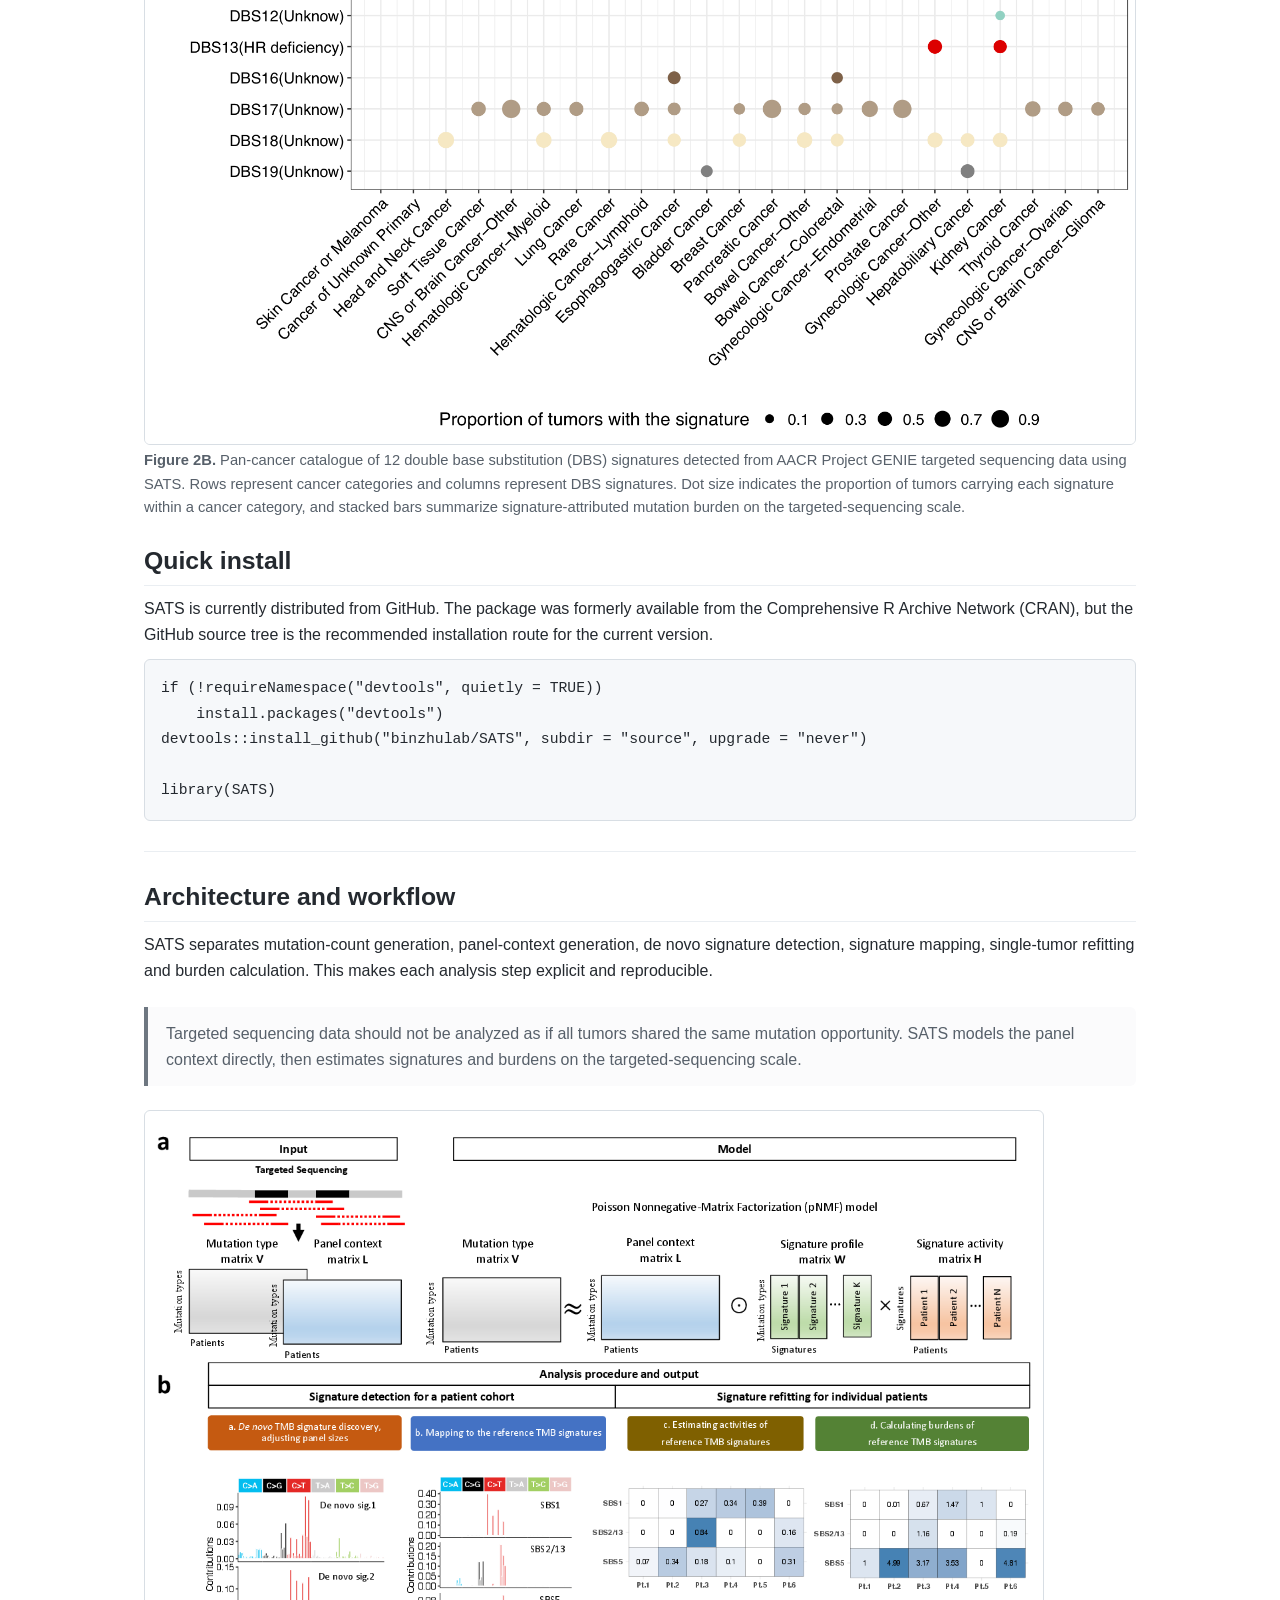
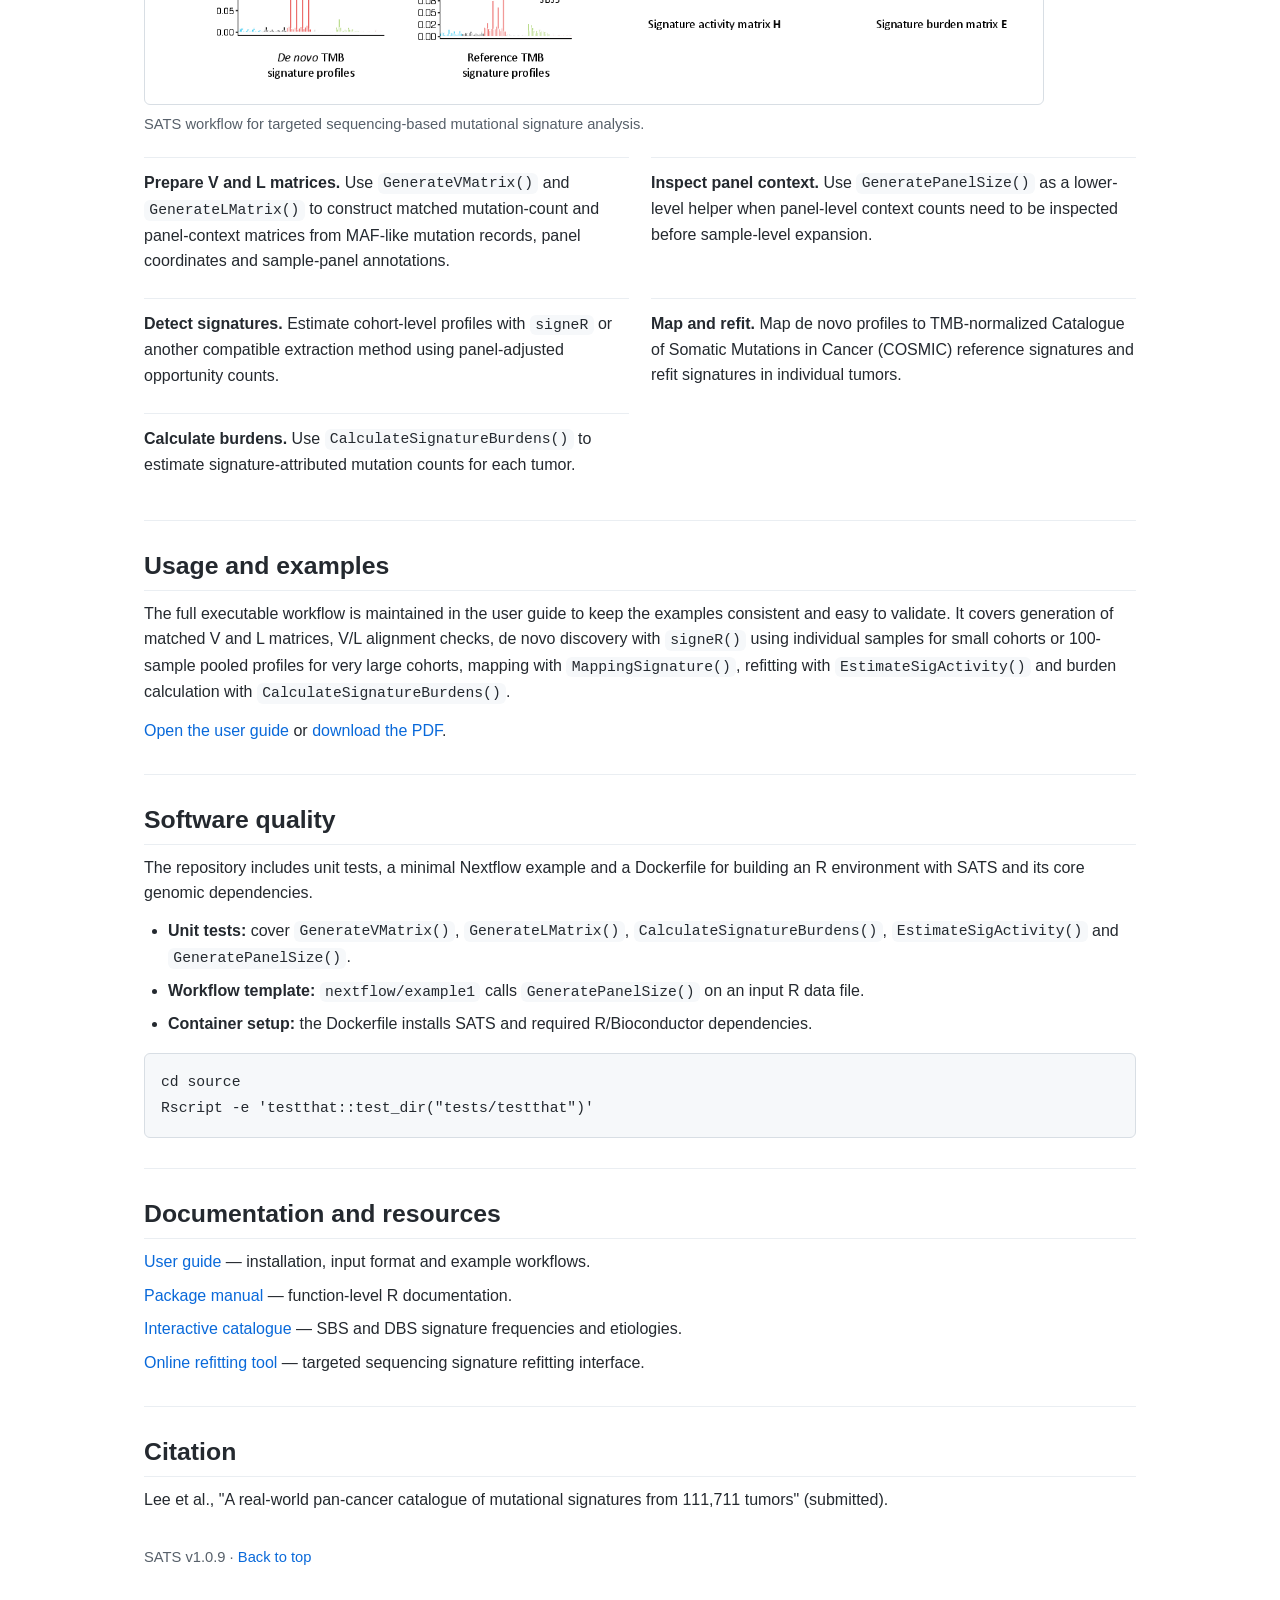
==== commit 7cd4403f: "Bump SATS package version to 1.0.9" ====
--- a/docs/index.html
+++ b/docs/index.html
@@ -16,7 +16,7 @@
         <h1 class="sr-only">Signature Analyzer for Targeted Sequencing (SATS)</h1>
         <img class="site-logo" src="assets/sats-logo.png" alt="Signature Analyzer for Targeted Sequencing (SATS)">
         <div class="badges" aria-label="Project badges">
-          <span>Version 1.0.8</span>
+          <span>Version 1.0.9</span>
           <span>R package</span>
           <span>CC BY-NC 4.0</span>
           <span>Tests included</span>
@@ -37,7 +37,7 @@
         <p class="link-row">
           <a href="https://github.com/binzhulab/SATS">GitHub</a>
           <span>|</span>
-          <a href="https://github.com/binzhulab/SATS/blob/main/User_Guide_SATS_v1.0.8.pdf">User guide PDF</a>
+          <a href="https://github.com/binzhulab/SATS/blob/main/User_Guide_SATS_v1.0.9.pdf">User guide PDF</a>
           <span>|</span>
           <a href="https://github.com/binzhulab/SATS/blob/main/SATS-manual.pdf">Manual</a>
         </p>
@@ -146,9 +146,9 @@
           calculation with <code>CalculateSignatureBurdens()</code>.
         </p>
         <p>
-          <a href="https://github.com/binzhulab/SATS/blob/main/User_Guide_SATS_v1.0.8.md">Open the user guide</a>
+          <a href="https://github.com/binzhulab/SATS/blob/main/User_Guide_SATS_v1.0.9.md">Open the user guide</a>
           or
-          <a href="https://github.com/binzhulab/SATS/blob/main/User_Guide_SATS_v1.0.8.pdf">download the PDF</a>.
+          <a href="https://github.com/binzhulab/SATS/blob/main/User_Guide_SATS_v1.0.9.pdf">download the PDF</a>.
         </p>
       </section>
 
@@ -175,7 +175,7 @@
       <section id="resources">
         <h2>Documentation and resources</h2>
         <div class="resource-list">
-          <p><a href="https://github.com/binzhulab/SATS/blob/main/User_Guide_SATS_v1.0.8.pdf">User guide</a> — installation, input format and example workflows.</p>
+          <p><a href="https://github.com/binzhulab/SATS/blob/main/User_Guide_SATS_v1.0.9.pdf">User guide</a> — installation, input format and example workflows.</p>
           <p><a href="https://github.com/binzhulab/SATS/blob/main/SATS-manual.pdf">Package manual</a> — function-level R documentation.</p>
           <p><a href="https://analysistools.cancer.gov/mutational-signatures/#/catalog/STS">Interactive catalogue</a> — SBS and DBS signature frequencies and etiologies.</p>
           <p><a href="https://analysistools.cancer.gov/mutational-signatures/#/refitting">Online refitting tool</a> — targeted sequencing signature refitting interface.</p>
@@ -193,7 +193,7 @@
       </section>
 
       <footer>
-        <p>SATS v1.0.8 · <a href="#top">Back to top</a></p>
+        <p>SATS v1.0.9 · <a href="#top">Back to top</a></p>
       </footer>
     </main>
   </body>
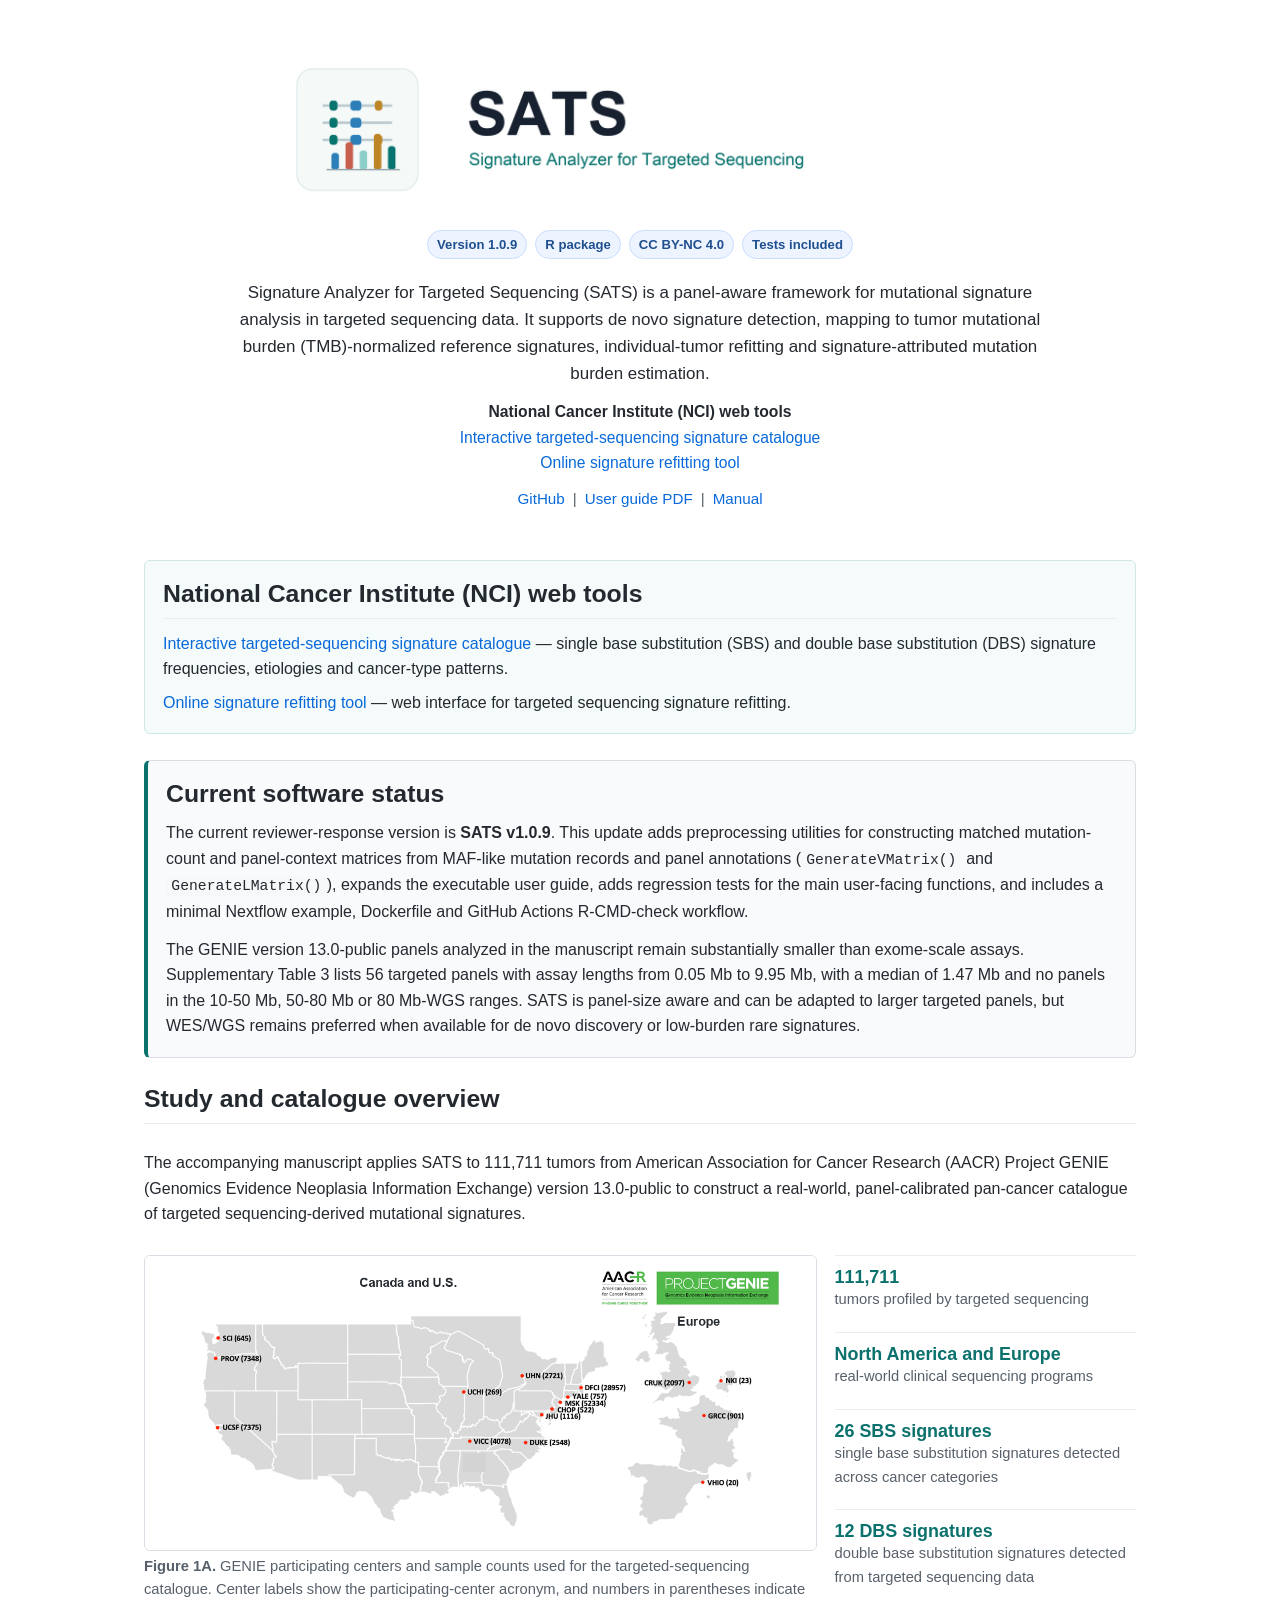
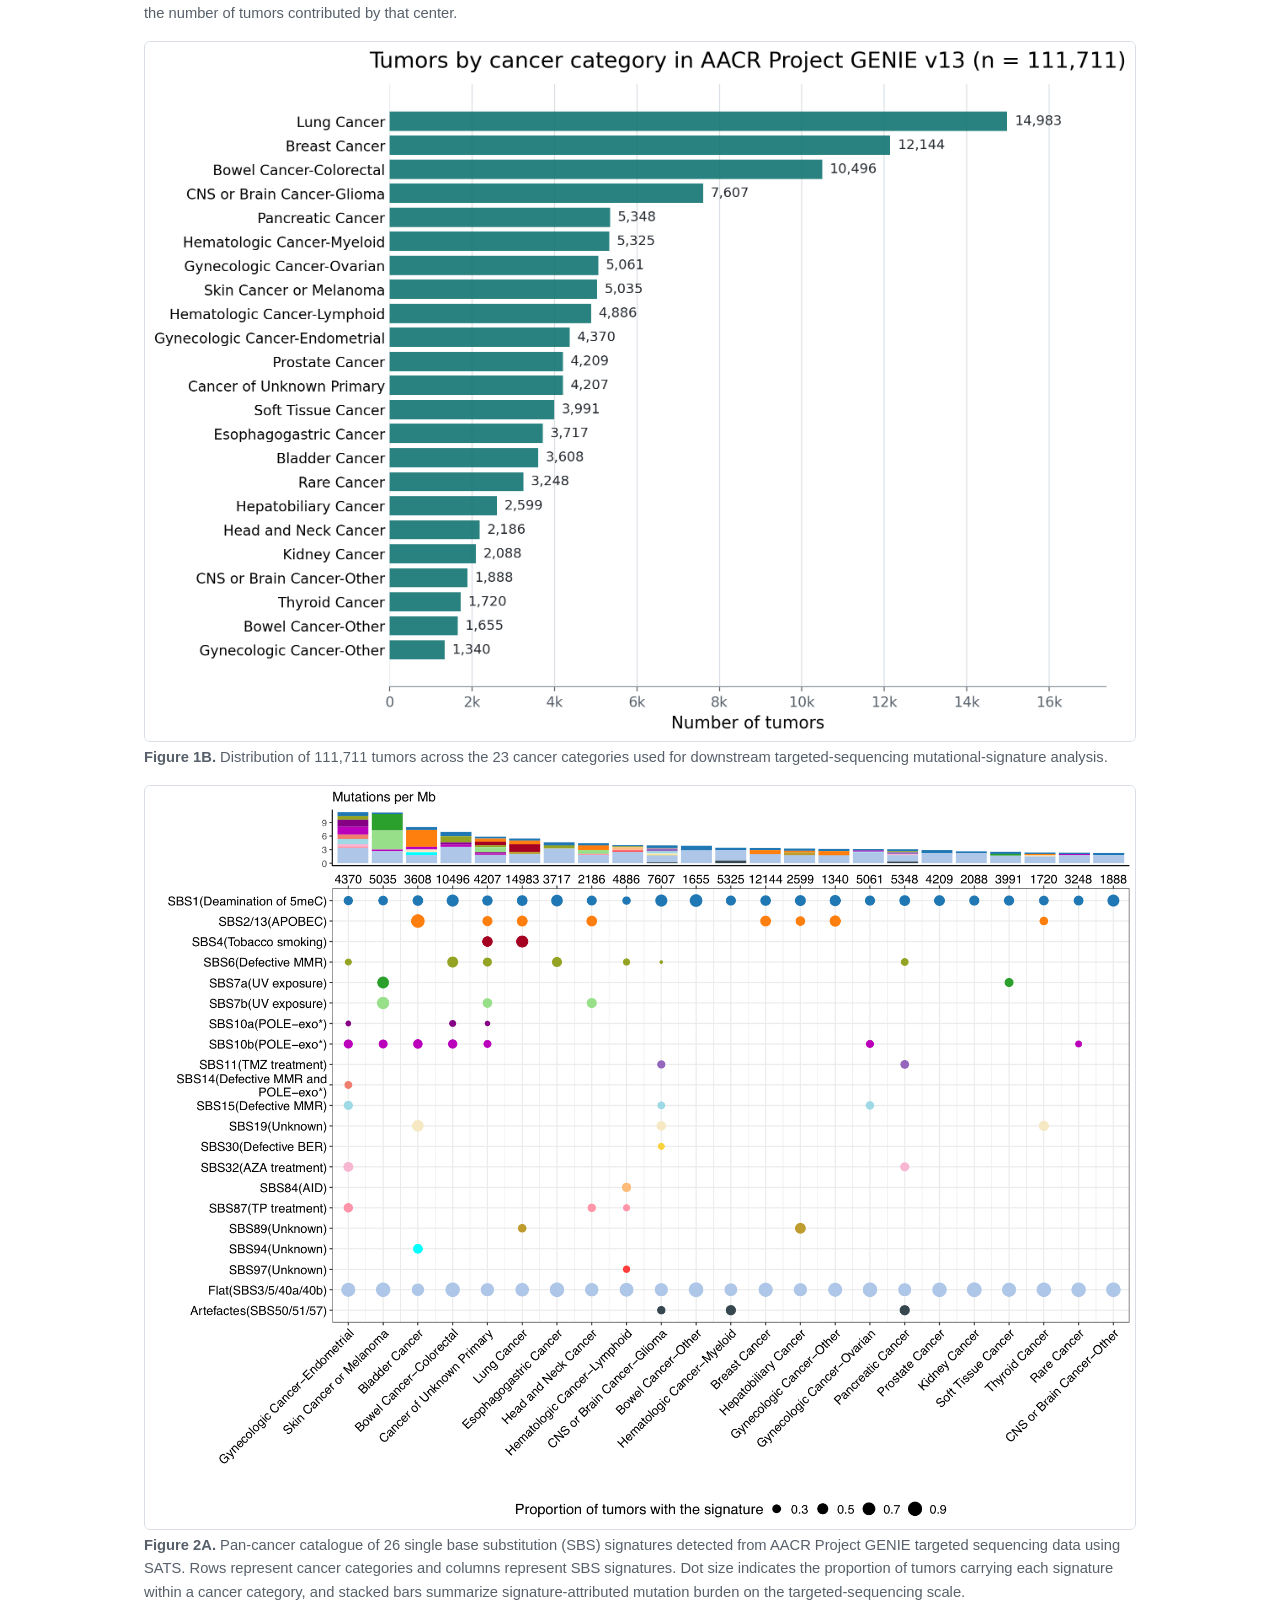
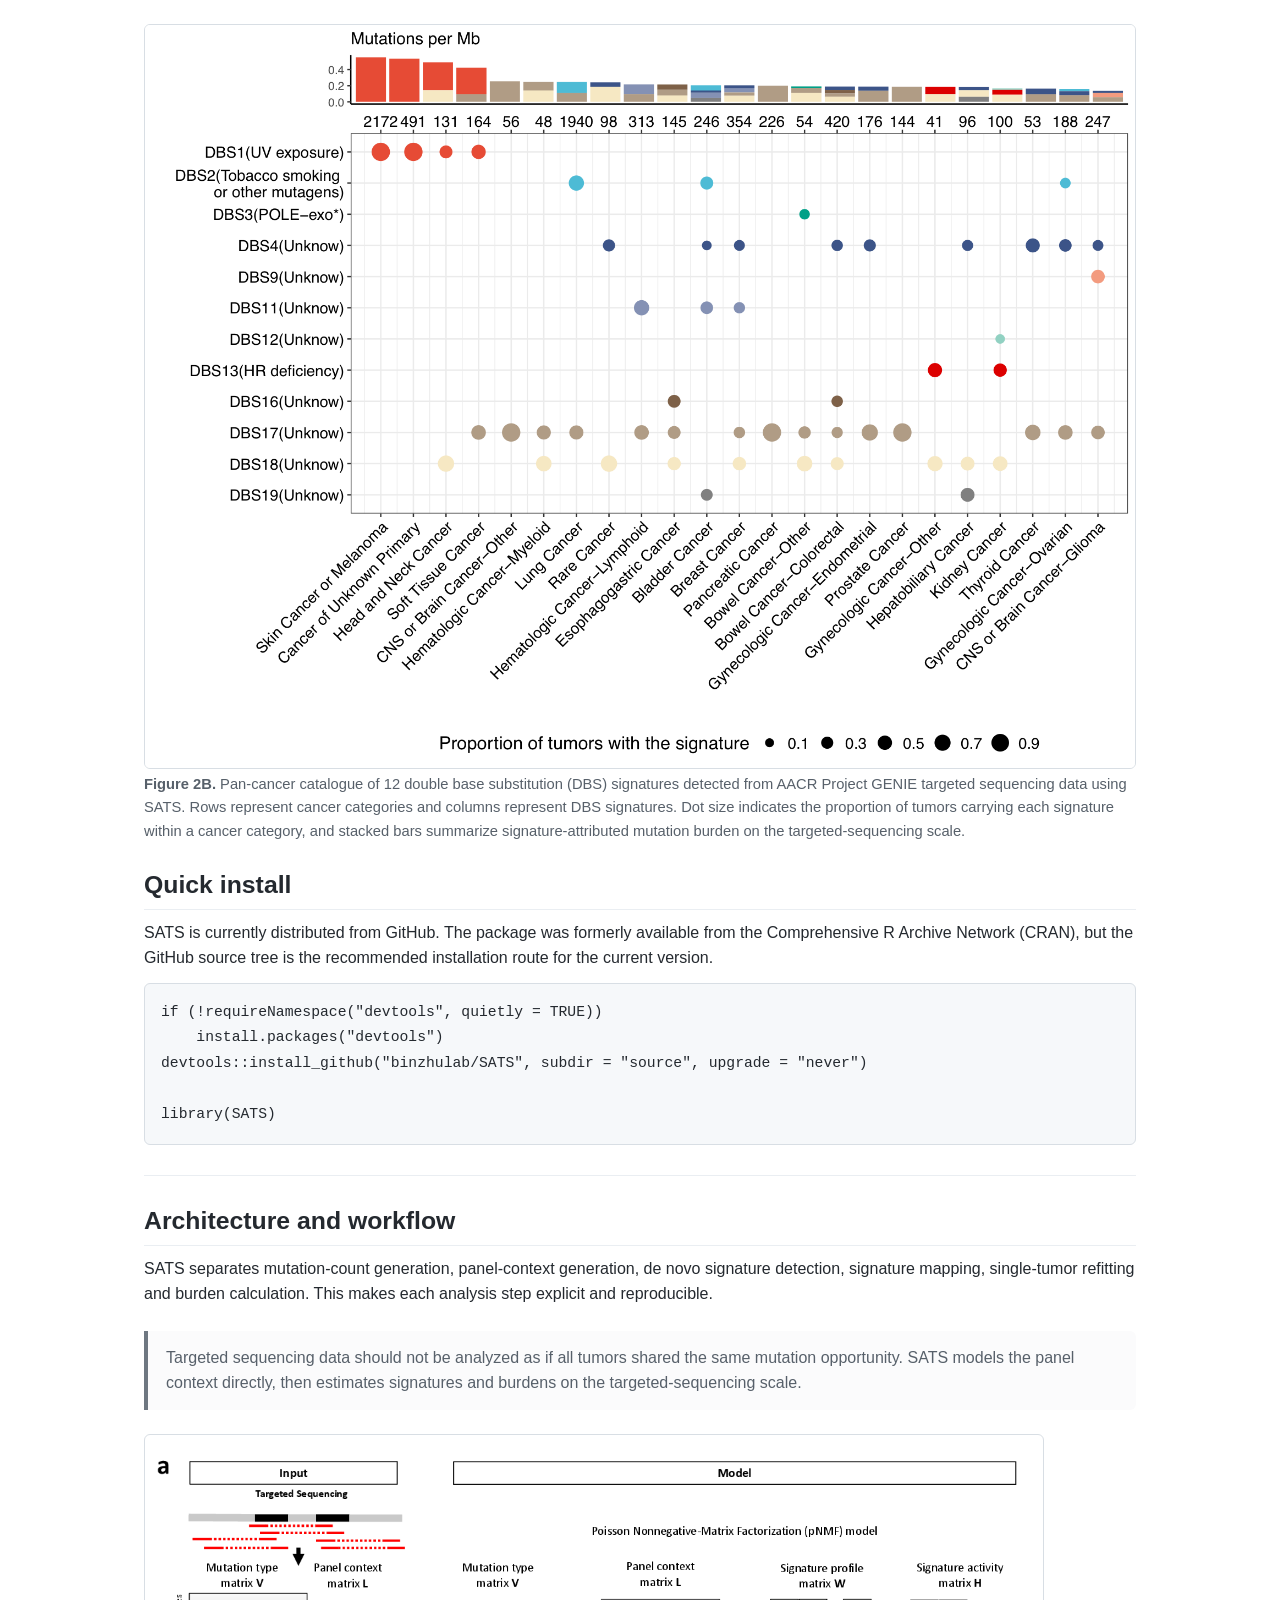
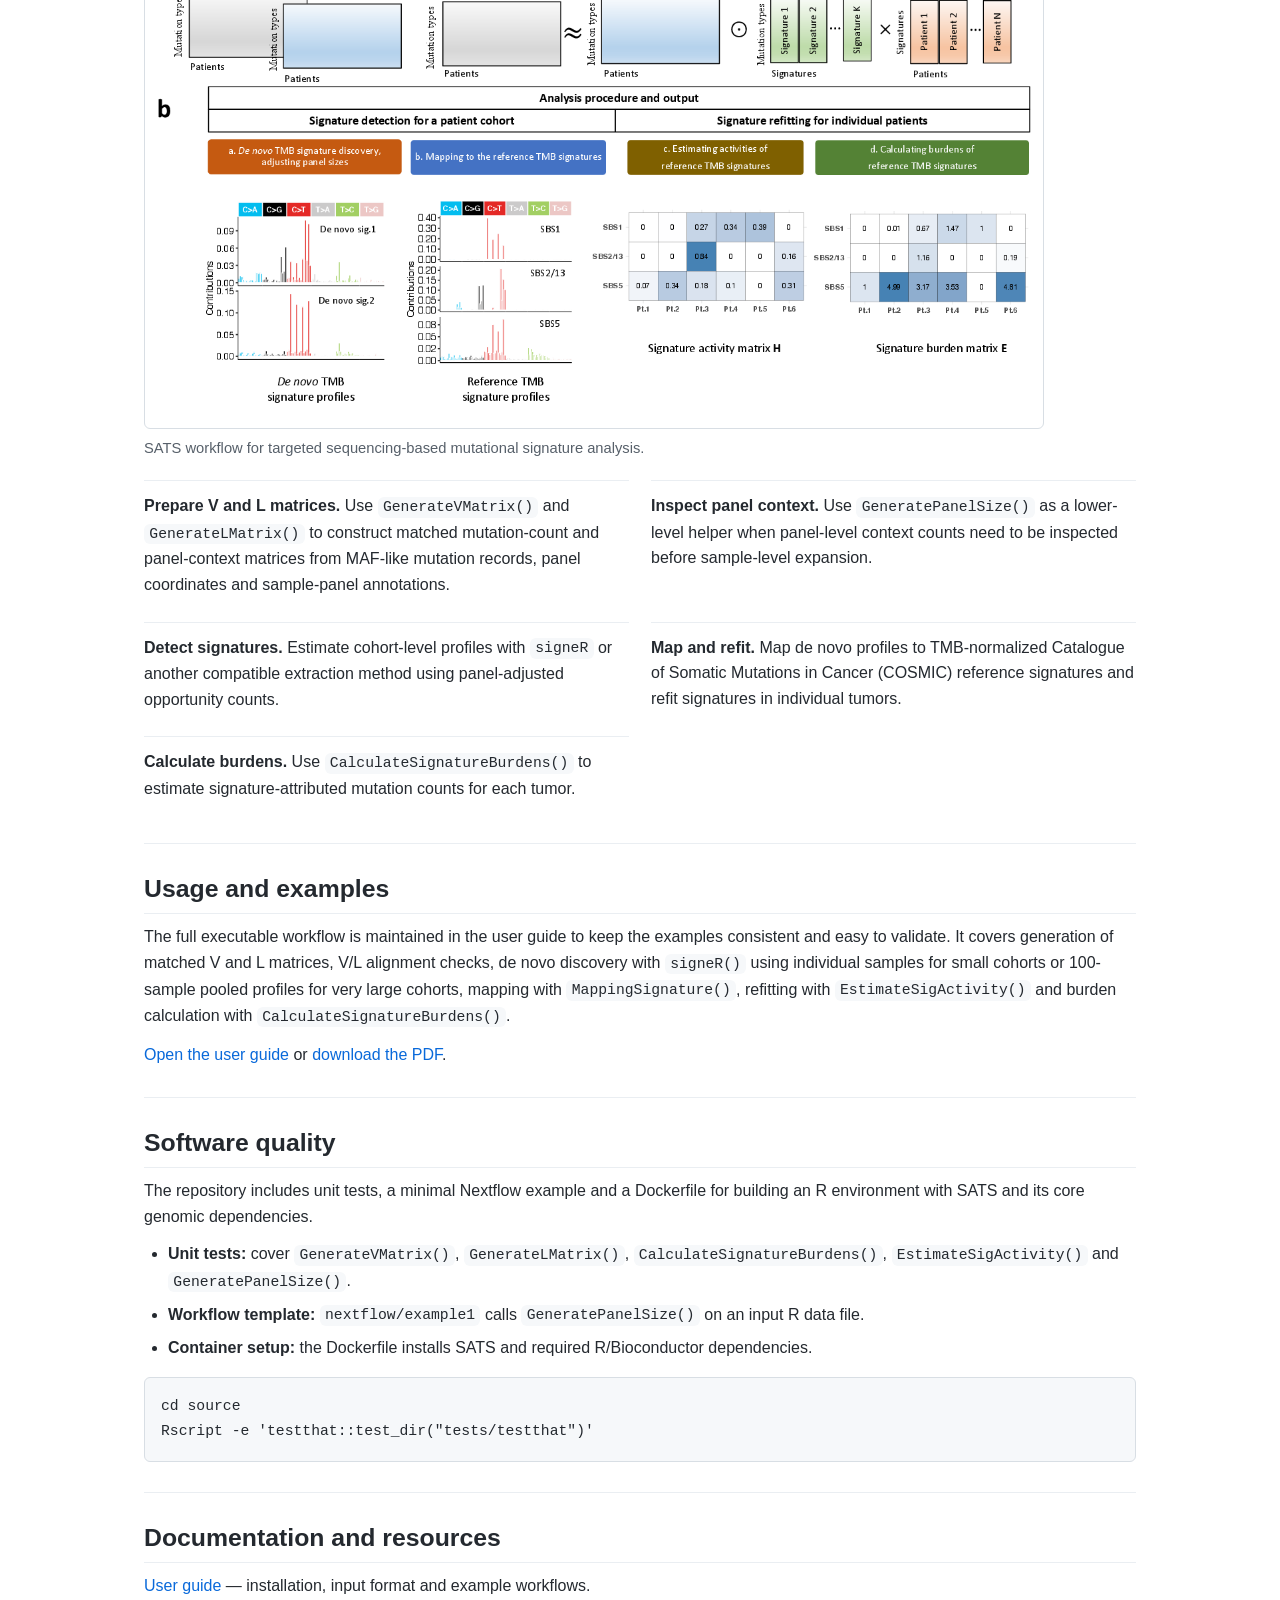
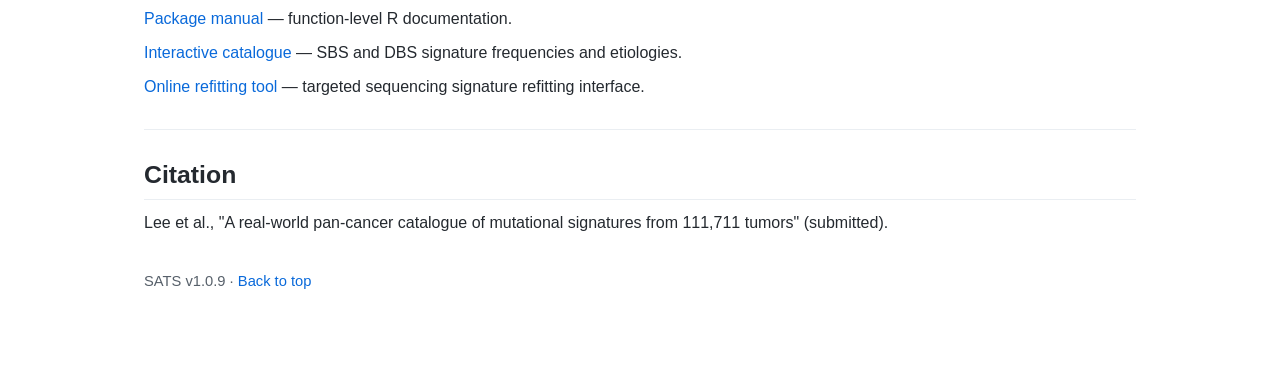
==== commit eb6fb038: "Update SATS site software status" ====
--- a/docs/index.html
+++ b/docs/index.html
@@ -37,9 +37,9 @@
         <p class="link-row">
           <a href="https://github.com/binzhulab/SATS">GitHub</a>
           <span>|</span>
-          <a href="https://github.com/binzhulab/SATS/blob/main/User_Guide_SATS_v1.0.9.pdf">User guide PDF</a>
+          <a href="https://github.com/binzhulab/SATS/blob/software-reviewer-response-updates/User_Guide_SATS_v1.0.9.pdf">User guide PDF</a>
           <span>|</span>
-          <a href="https://github.com/binzhulab/SATS/blob/main/SATS-manual.pdf">Manual</a>
+          <a href="https://github.com/binzhulab/SATS/blob/software-reviewer-response-updates/SATS-manual.pdf">Manual</a>
         </p>
       </header>
 
@@ -49,6 +49,29 @@
           <p><a href="https://analysistools.cancer.gov/mutational-signatures/#/catalog/STS">Interactive targeted-sequencing signature catalogue</a> — single base substitution (SBS) and double base substitution (DBS) signature frequencies, etiologies and cancer-type patterns.</p>
           <p><a href="https://analysistools.cancer.gov/mutational-signatures/#/refitting">Online signature refitting tool</a> — web interface for targeted sequencing signature refitting.</p>
         </div>
+      </section>
+
+      <section class="software-status" id="software-status" aria-labelledby="software-status-title">
+        <h2 id="software-status-title">Current software status</h2>
+        <p>
+          The current reviewer-response version is <strong>SATS v1.0.9</strong>.
+          This update adds preprocessing utilities for constructing matched
+          mutation-count and panel-context matrices from MAF-like mutation
+          records and panel annotations (<code>GenerateVMatrix()</code> and
+          <code>GenerateLMatrix()</code>), expands the executable user guide,
+          adds regression tests for the main user-facing functions, and includes
+          a minimal Nextflow example, Dockerfile and GitHub Actions R-CMD-check
+          workflow.
+        </p>
+        <p>
+          The GENIE version 13.0-public panels analyzed in the manuscript remain
+          substantially smaller than exome-scale assays. Supplementary Table 3
+          lists 56 targeted panels with assay lengths from 0.05 Mb to 9.95 Mb,
+          with a median of 1.47 Mb and no panels in the 10-50 Mb, 50-80 Mb or
+          80 Mb-WGS ranges. SATS is panel-size aware and can be adapted to
+          larger targeted panels, but WES/WGS remains preferred when available
+          for de novo discovery or low-burden rare signatures.
+        </p>
       </section>
 
       <section class="study-overview" id="overview" aria-labelledby="overview-title">
@@ -146,9 +169,9 @@
           calculation with <code>CalculateSignatureBurdens()</code>.
         </p>
         <p>
-          <a href="https://github.com/binzhulab/SATS/blob/main/User_Guide_SATS_v1.0.9.md">Open the user guide</a>
+          <a href="https://github.com/binzhulab/SATS/blob/software-reviewer-response-updates/User_Guide_SATS_v1.0.9.md">Open the user guide</a>
           or
-          <a href="https://github.com/binzhulab/SATS/blob/main/User_Guide_SATS_v1.0.9.pdf">download the PDF</a>.
+          <a href="https://github.com/binzhulab/SATS/blob/software-reviewer-response-updates/User_Guide_SATS_v1.0.9.pdf">download the PDF</a>.
         </p>
       </section>
 
@@ -175,8 +198,8 @@
       <section id="resources">
         <h2>Documentation and resources</h2>
         <div class="resource-list">
-          <p><a href="https://github.com/binzhulab/SATS/blob/main/User_Guide_SATS_v1.0.9.pdf">User guide</a> — installation, input format and example workflows.</p>
-          <p><a href="https://github.com/binzhulab/SATS/blob/main/SATS-manual.pdf">Package manual</a> — function-level R documentation.</p>
+          <p><a href="https://github.com/binzhulab/SATS/blob/software-reviewer-response-updates/User_Guide_SATS_v1.0.9.pdf">User guide</a> — installation, input format and example workflows.</p>
+          <p><a href="https://github.com/binzhulab/SATS/blob/software-reviewer-response-updates/SATS-manual.pdf">Package manual</a> — function-level R documentation.</p>
           <p><a href="https://analysistools.cancer.gov/mutational-signatures/#/catalog/STS">Interactive catalogue</a> — SBS and DBS signature frequencies and etiologies.</p>
           <p><a href="https://analysistools.cancer.gov/mutational-signatures/#/refitting">Online refitting tool</a> — targeted sequencing signature refitting interface.</p>
         </div>
--- a/docs/styles.css
+++ b/docs/styles.css
@@ -157,6 +157,23 @@
   margin-bottom: 12px;
 }
 
+.software-status {
+  padding: 18px;
+  background: #f8fafc;
+  border: 1px solid var(--border);
+  border-left: 4px solid var(--accent);
+  border-radius: 6px;
+}
+
+.software-status h2 {
+  border-bottom: 0;
+  padding-bottom: 0;
+}
+
+.software-status p:last-child {
+  margin-bottom: 0;
+}
+
 .study-overview {
   display: grid;
   gap: 16px;
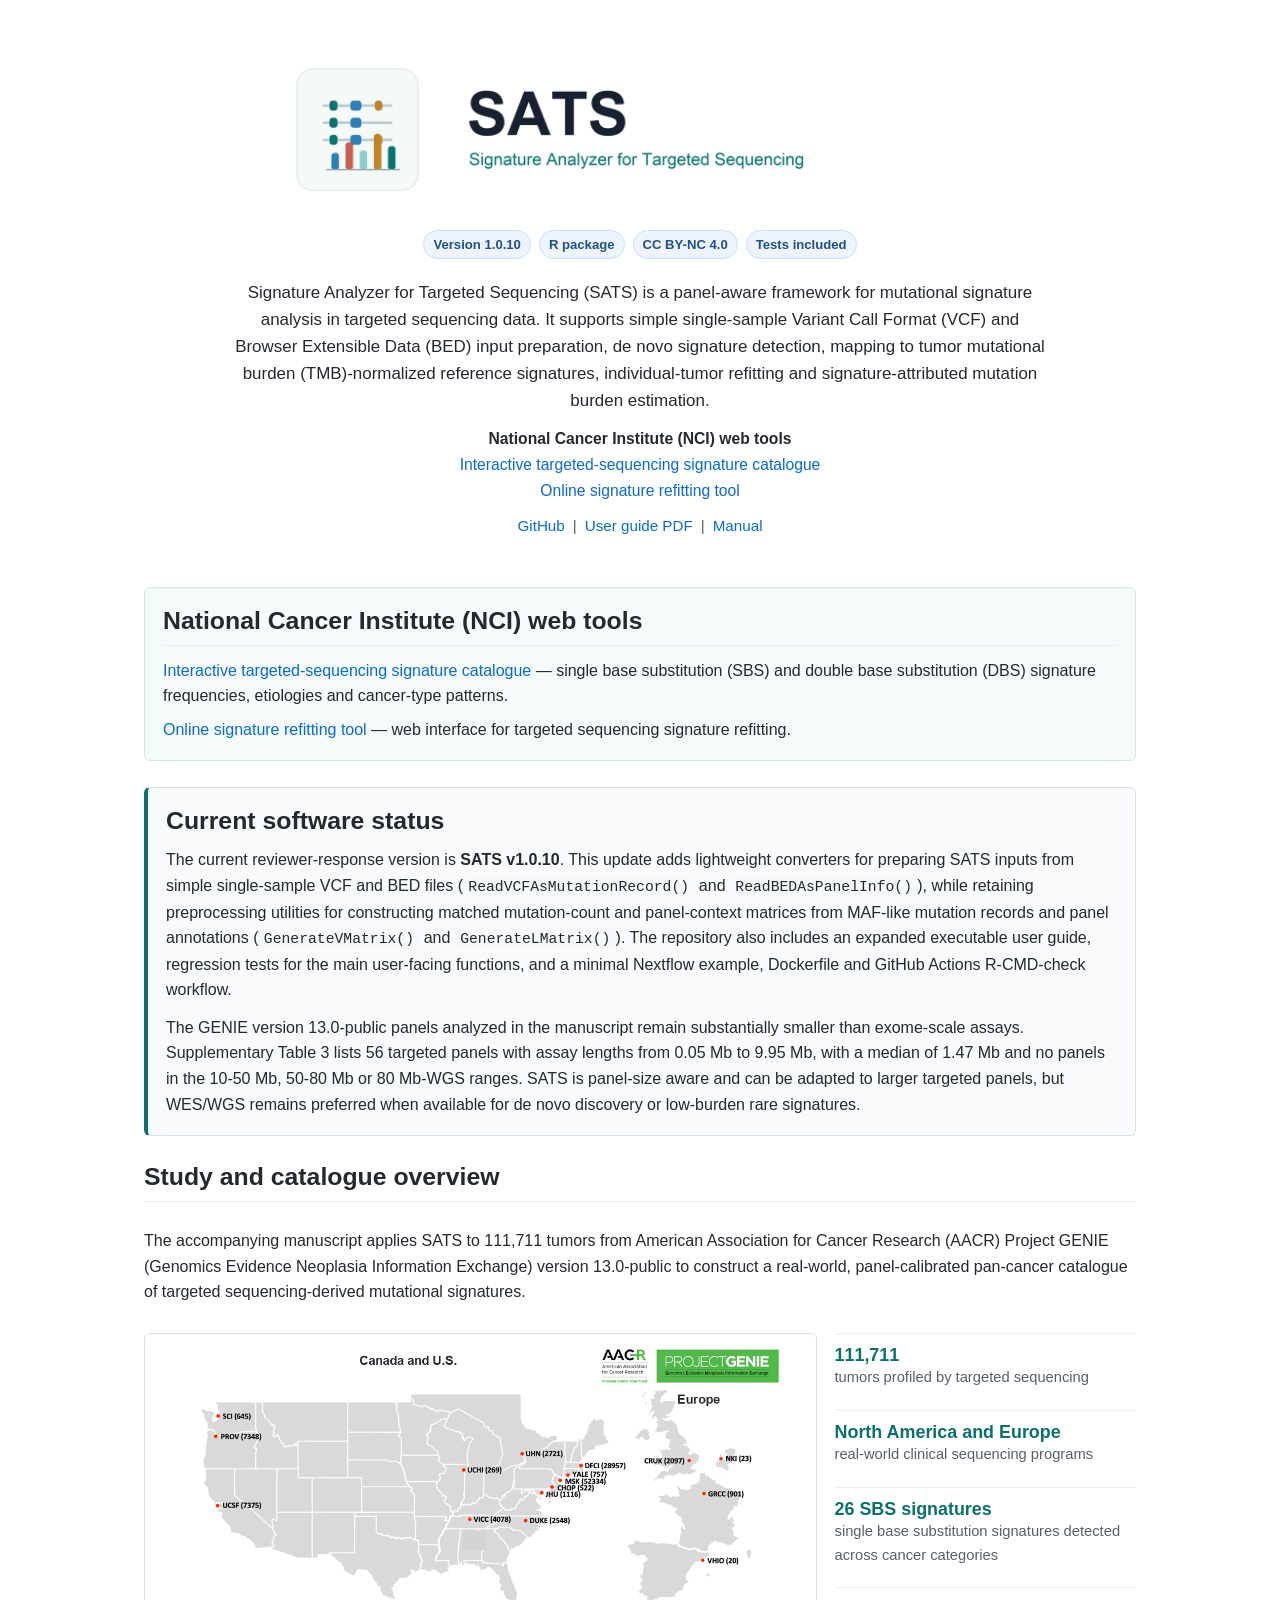
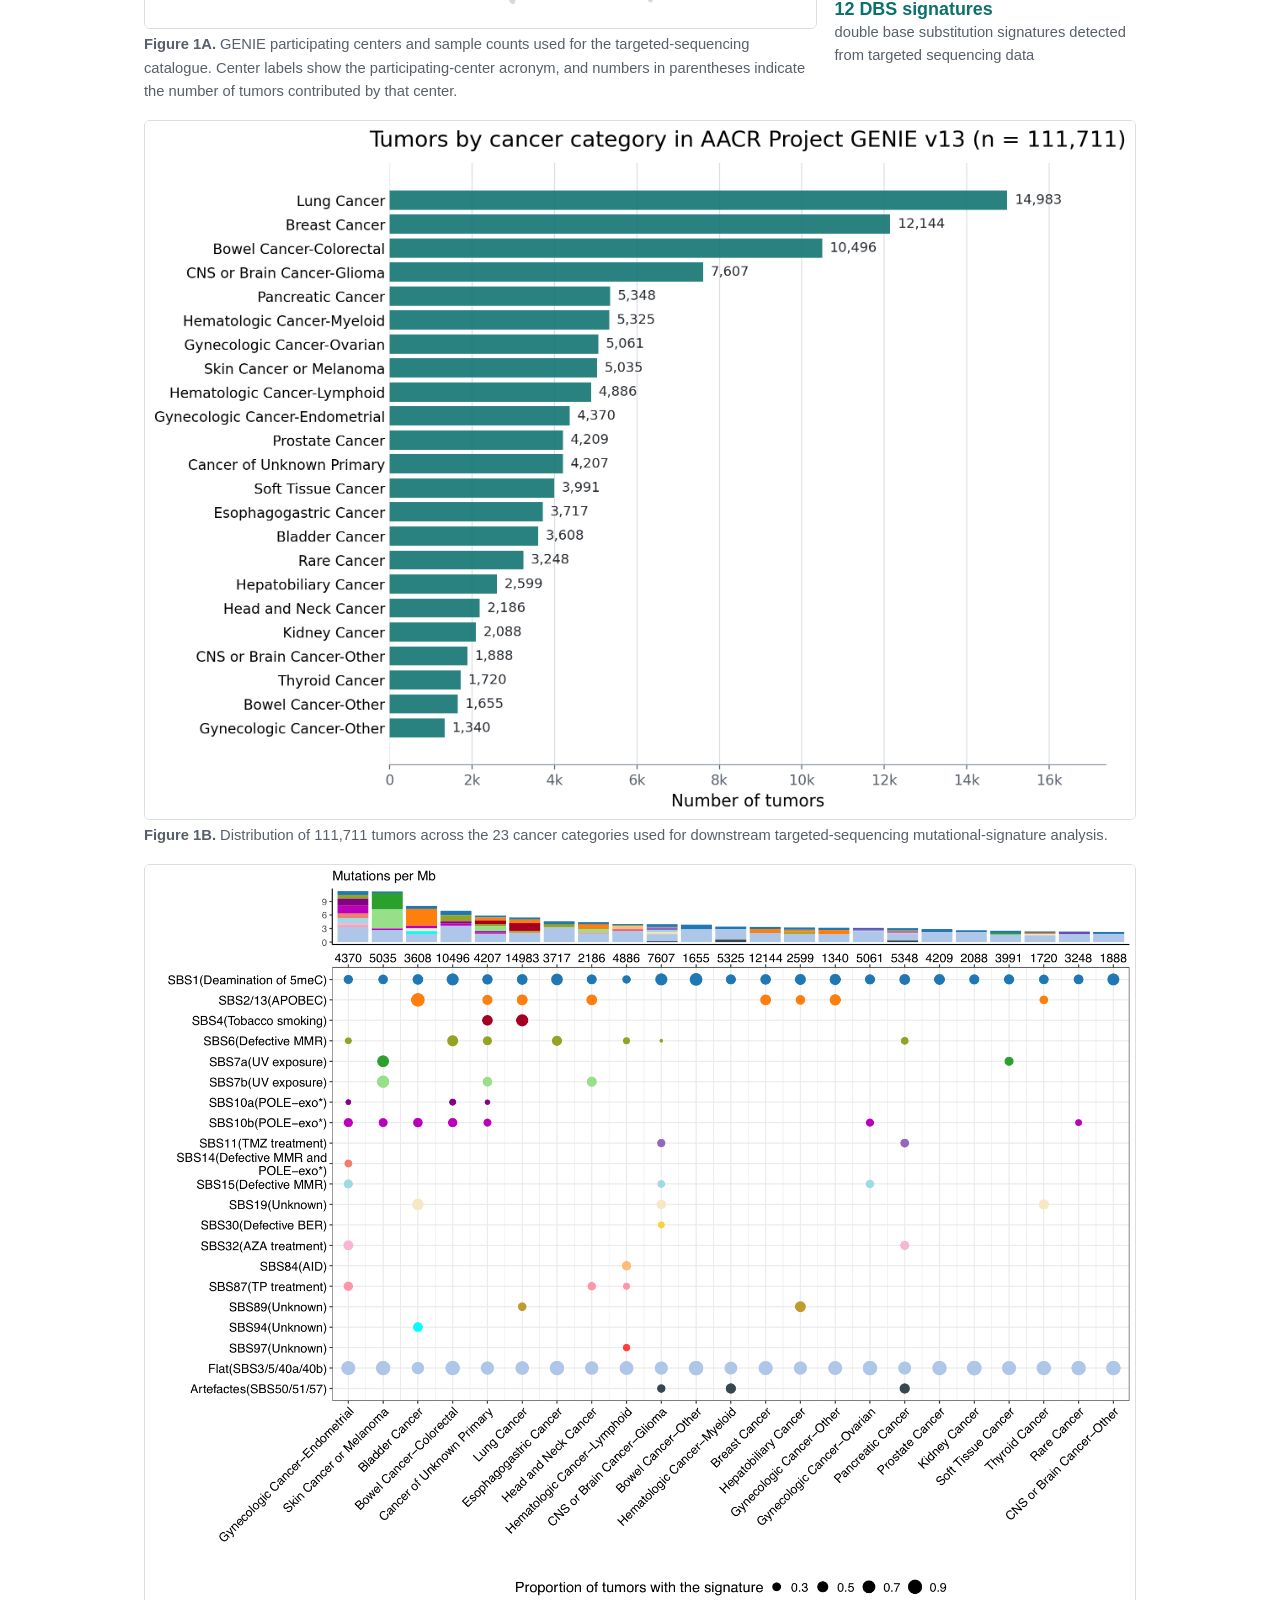
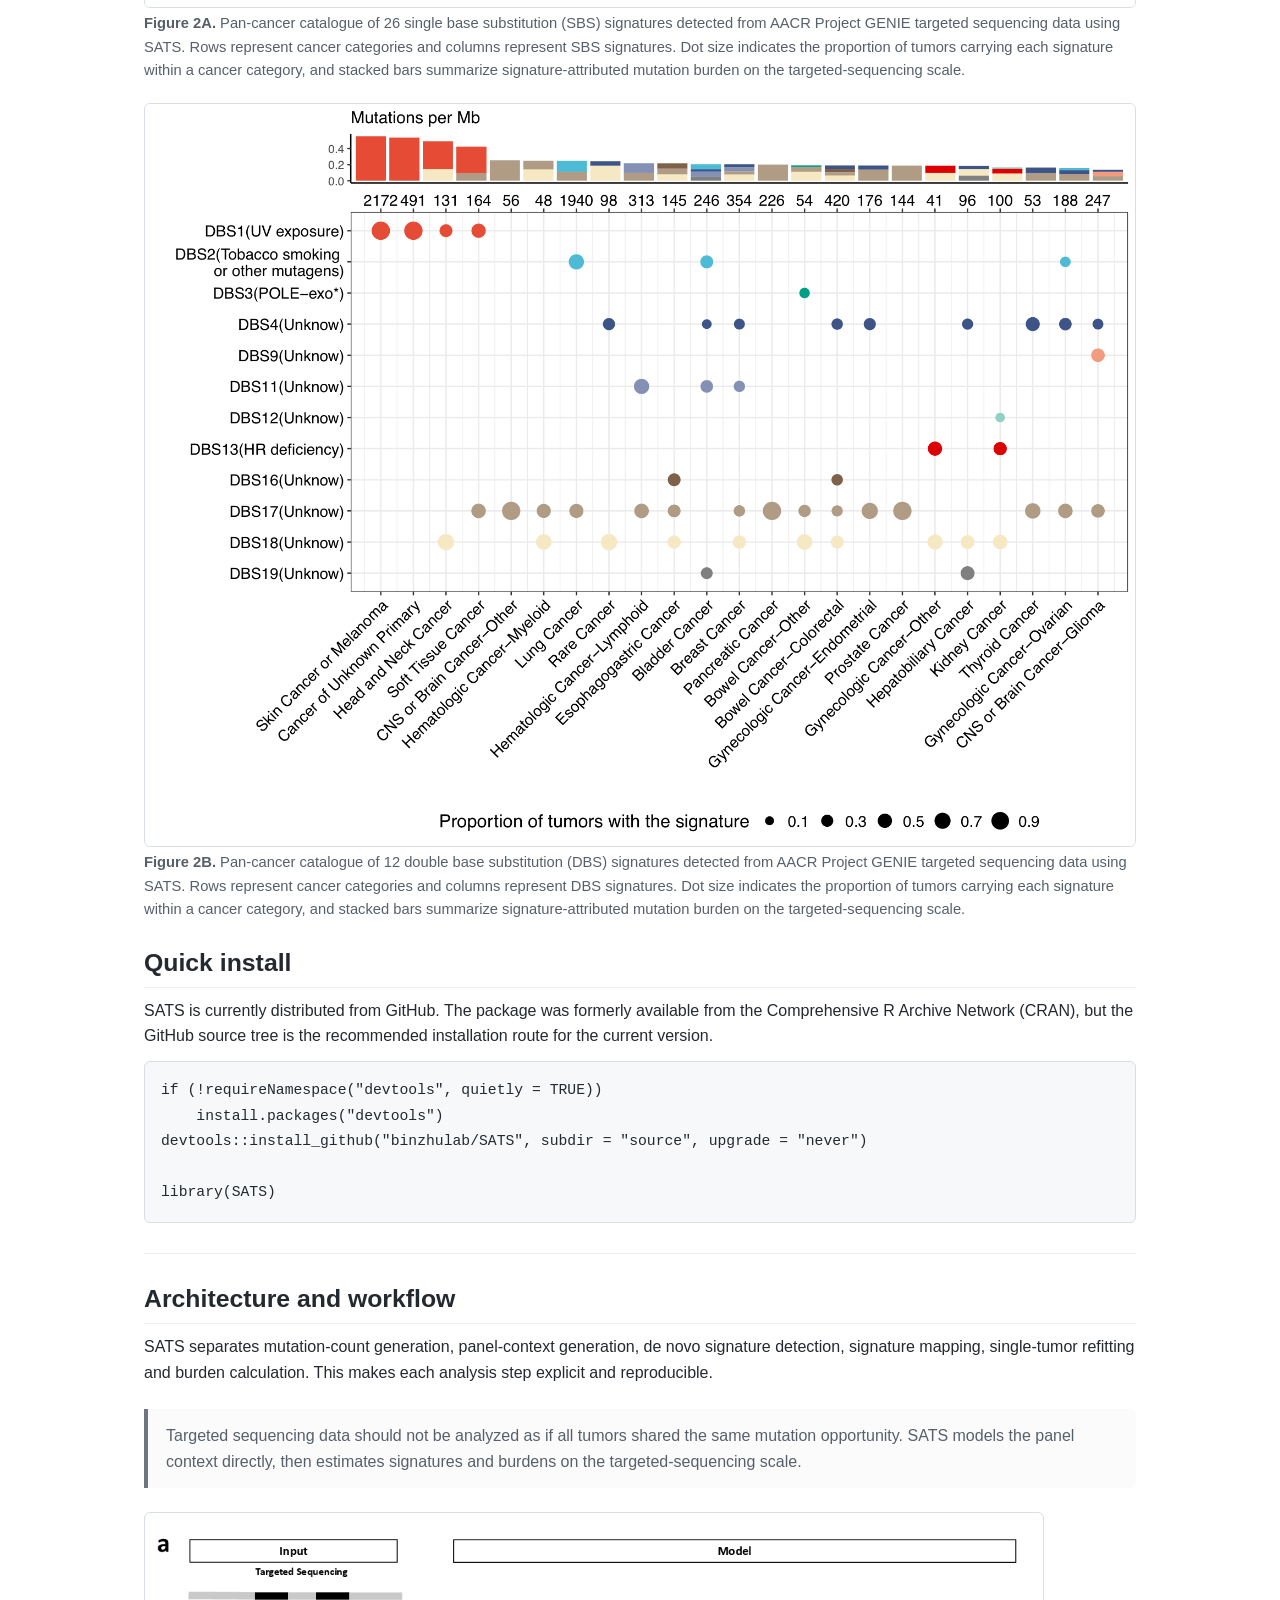
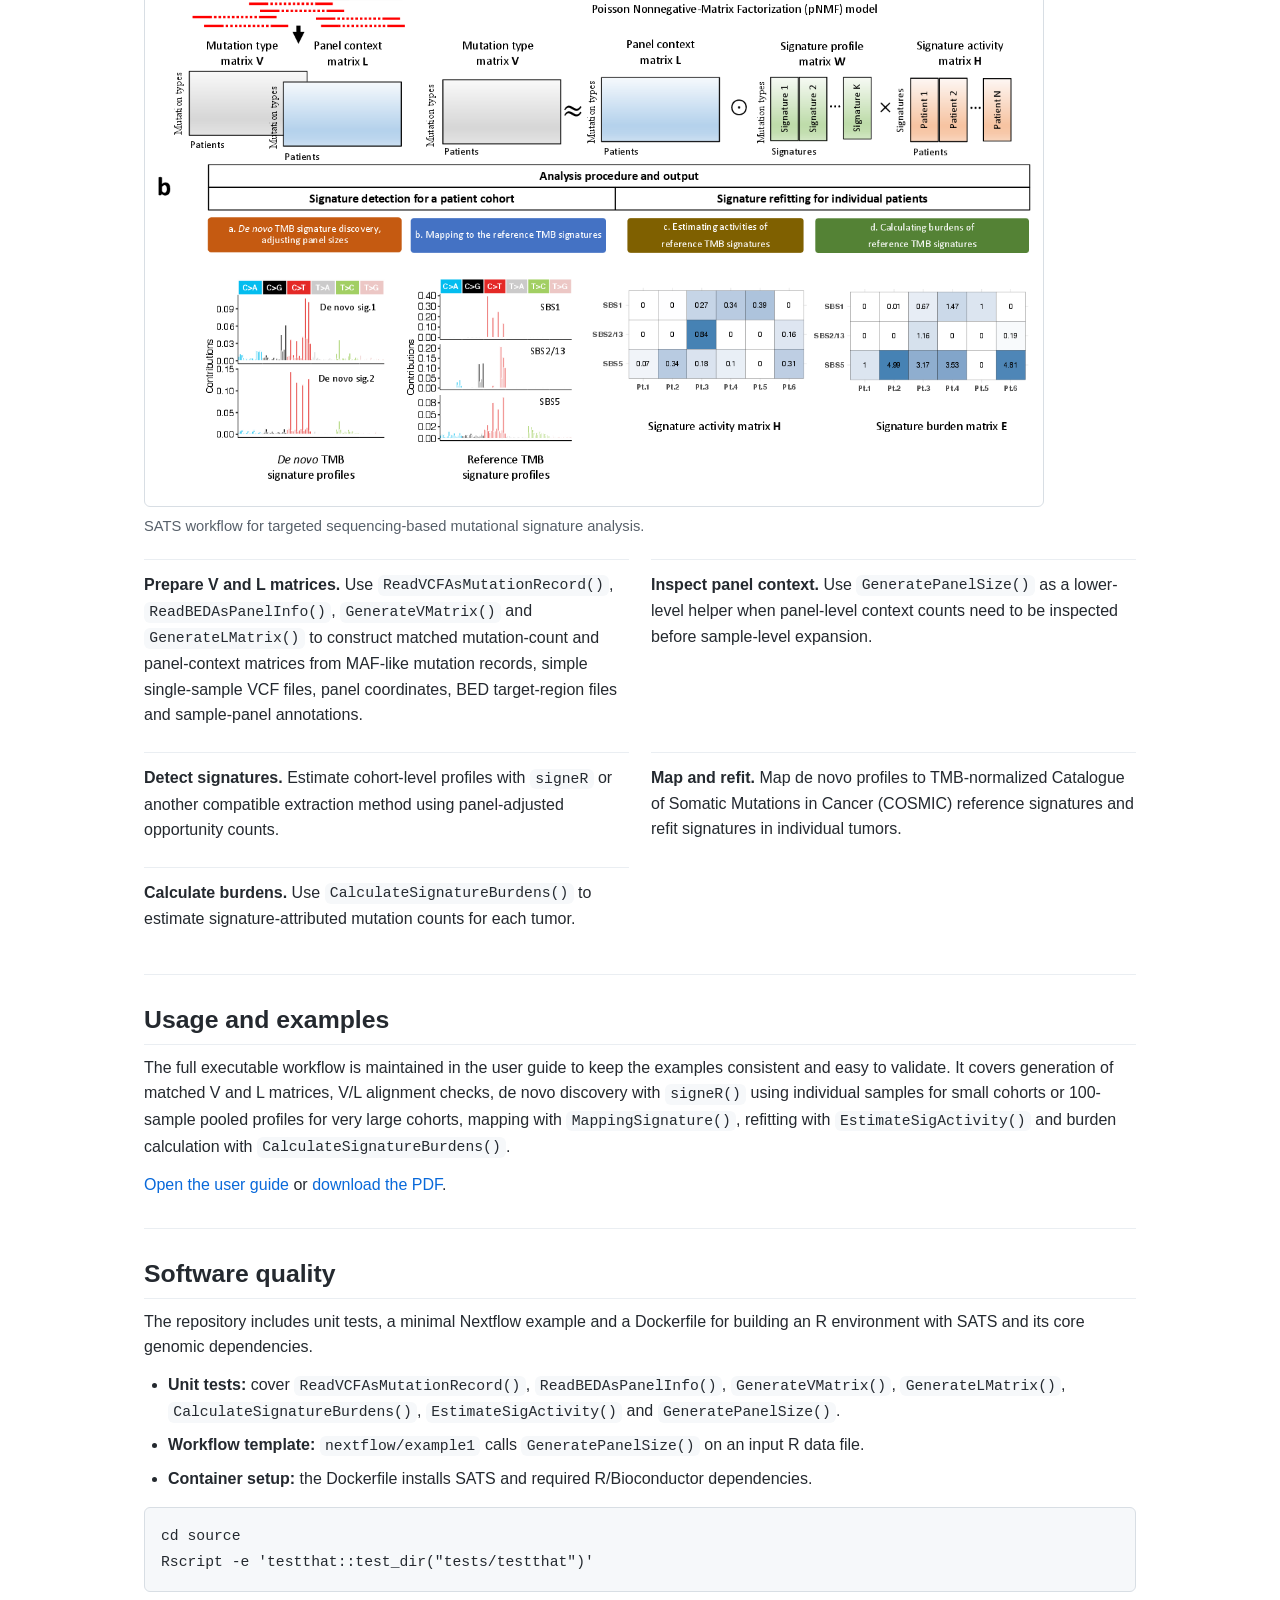
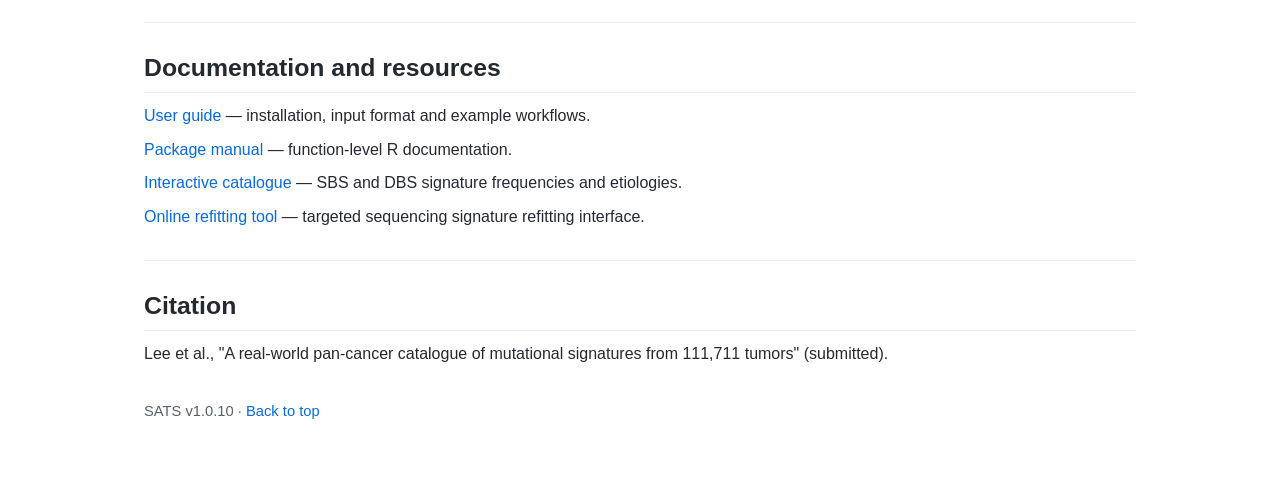
==== commit d02f92a6: "Add VCF and BED input converters" ====
--- a/docs/index.html
+++ b/docs/index.html
@@ -16,7 +16,7 @@
         <h1 class="sr-only">Signature Analyzer for Targeted Sequencing (SATS)</h1>
         <img class="site-logo" src="assets/sats-logo.png" alt="Signature Analyzer for Targeted Sequencing (SATS)">
         <div class="badges" aria-label="Project badges">
-          <span>Version 1.0.9</span>
+          <span>Version 1.0.10</span>
           <span>R package</span>
           <span>CC BY-NC 4.0</span>
           <span>Tests included</span>
@@ -24,7 +24,8 @@
         <p class="lead">
           Signature Analyzer for Targeted Sequencing (SATS) is a panel-aware
           framework for mutational signature analysis in targeted sequencing
-          data. It supports de novo signature detection, mapping to tumor
+          data. It supports simple single-sample Variant Call Format (VCF) and Browser
+          Extensible Data (BED) input preparation, de novo signature detection, mapping to tumor
           mutational burden (TMB)-normalized reference signatures,
           individual-tumor refitting and signature-attributed mutation burden
           estimation.
@@ -37,7 +38,7 @@
         <p class="link-row">
           <a href="https://github.com/binzhulab/SATS">GitHub</a>
           <span>|</span>
-          <a href="https://github.com/binzhulab/SATS/blob/software-reviewer-response-updates/User_Guide_SATS_v1.0.9.pdf">User guide PDF</a>
+          <a href="https://github.com/binzhulab/SATS/blob/software-reviewer-response-updates/User_Guide_SATS_v1.0.10.pdf">User guide PDF</a>
           <span>|</span>
           <a href="https://github.com/binzhulab/SATS/blob/software-reviewer-response-updates/SATS-manual.pdf">Manual</a>
         </p>
@@ -54,14 +55,16 @@
       <section class="software-status" id="software-status" aria-labelledby="software-status-title">
         <h2 id="software-status-title">Current software status</h2>
         <p>
-          The current reviewer-response version is <strong>SATS v1.0.9</strong>.
-          This update adds preprocessing utilities for constructing matched
-          mutation-count and panel-context matrices from MAF-like mutation
-          records and panel annotations (<code>GenerateVMatrix()</code> and
-          <code>GenerateLMatrix()</code>), expands the executable user guide,
-          adds regression tests for the main user-facing functions, and includes
-          a minimal Nextflow example, Dockerfile and GitHub Actions R-CMD-check
-          workflow.
+          The current reviewer-response version is <strong>SATS v1.0.10</strong>.
+          This update adds lightweight converters for preparing SATS inputs from
+          simple single-sample VCF and BED files (<code>ReadVCFAsMutationRecord()</code> and
+          <code>ReadBEDAsPanelInfo()</code>), while retaining preprocessing
+          utilities for constructing matched mutation-count and panel-context
+          matrices from MAF-like mutation records and panel annotations
+          (<code>GenerateVMatrix()</code> and <code>GenerateLMatrix()</code>).
+          The repository also includes an expanded executable user guide,
+          regression tests for the main user-facing functions, and a minimal
+          Nextflow example, Dockerfile and GitHub Actions R-CMD-check workflow.
         </p>
         <p>
           The GENIE version 13.0-public panels analyzed in the manuscript remain
@@ -147,7 +150,7 @@
           <figcaption>SATS workflow for targeted sequencing-based mutational signature analysis.</figcaption>
         </figure>
         <div class="summary-list">
-          <p><strong>Prepare V and L matrices.</strong> Use <code>GenerateVMatrix()</code> and <code>GenerateLMatrix()</code> to construct matched mutation-count and panel-context matrices from MAF-like mutation records, panel coordinates and sample-panel annotations.</p>
+          <p><strong>Prepare V and L matrices.</strong> Use <code>ReadVCFAsMutationRecord()</code>, <code>ReadBEDAsPanelInfo()</code>, <code>GenerateVMatrix()</code> and <code>GenerateLMatrix()</code> to construct matched mutation-count and panel-context matrices from MAF-like mutation records, simple single-sample VCF files, panel coordinates, BED target-region files and sample-panel annotations.</p>
           <p><strong>Inspect panel context.</strong> Use <code>GeneratePanelSize()</code> as a lower-level helper when panel-level context counts need to be inspected before sample-level expansion.</p>
           <p><strong>Detect signatures.</strong> Estimate cohort-level profiles with <code>signeR</code> or another compatible extraction method using panel-adjusted opportunity counts.</p>
           <p><strong>Map and refit.</strong> Map de novo profiles to TMB-normalized Catalogue of Somatic Mutations in Cancer (COSMIC) reference signatures and refit signatures in individual tumors.</p>
@@ -169,9 +172,9 @@
           calculation with <code>CalculateSignatureBurdens()</code>.
         </p>
         <p>
-          <a href="https://github.com/binzhulab/SATS/blob/software-reviewer-response-updates/User_Guide_SATS_v1.0.9.md">Open the user guide</a>
+          <a href="https://github.com/binzhulab/SATS/blob/software-reviewer-response-updates/User_Guide_SATS_v1.0.10.md">Open the user guide</a>
           or
-          <a href="https://github.com/binzhulab/SATS/blob/software-reviewer-response-updates/User_Guide_SATS_v1.0.9.pdf">download the PDF</a>.
+          <a href="https://github.com/binzhulab/SATS/blob/software-reviewer-response-updates/User_Guide_SATS_v1.0.10.pdf">download the PDF</a>.
         </p>
       </section>
 
@@ -185,7 +188,7 @@
           dependencies.
         </p>
         <ul>
-          <li><strong>Unit tests:</strong> cover <code>GenerateVMatrix()</code>, <code>GenerateLMatrix()</code>, <code>CalculateSignatureBurdens()</code>, <code>EstimateSigActivity()</code> and <code>GeneratePanelSize()</code>.</li>
+          <li><strong>Unit tests:</strong> cover <code>ReadVCFAsMutationRecord()</code>, <code>ReadBEDAsPanelInfo()</code>, <code>GenerateVMatrix()</code>, <code>GenerateLMatrix()</code>, <code>CalculateSignatureBurdens()</code>, <code>EstimateSigActivity()</code> and <code>GeneratePanelSize()</code>.</li>
           <li><strong>Workflow template:</strong> <code>nextflow/example1</code> calls <code>GeneratePanelSize()</code> on an input R data file.</li>
           <li><strong>Container setup:</strong> the Dockerfile installs SATS and required R/Bioconductor dependencies.</li>
         </ul>
@@ -198,7 +201,7 @@
       <section id="resources">
         <h2>Documentation and resources</h2>
         <div class="resource-list">
-          <p><a href="https://github.com/binzhulab/SATS/blob/software-reviewer-response-updates/User_Guide_SATS_v1.0.9.pdf">User guide</a> — installation, input format and example workflows.</p>
+          <p><a href="https://github.com/binzhulab/SATS/blob/software-reviewer-response-updates/User_Guide_SATS_v1.0.10.pdf">User guide</a> — installation, input format and example workflows.</p>
           <p><a href="https://github.com/binzhulab/SATS/blob/software-reviewer-response-updates/SATS-manual.pdf">Package manual</a> — function-level R documentation.</p>
           <p><a href="https://analysistools.cancer.gov/mutational-signatures/#/catalog/STS">Interactive catalogue</a> — SBS and DBS signature frequencies and etiologies.</p>
           <p><a href="https://analysistools.cancer.gov/mutational-signatures/#/refitting">Online refitting tool</a> — targeted sequencing signature refitting interface.</p>
@@ -216,7 +219,7 @@
       </section>
 
       <footer>
-        <p>SATS v1.0.9 · <a href="#top">Back to top</a></p>
+        <p>SATS v1.0.10 · <a href="#top">Back to top</a></p>
       </footer>
     </main>
   </body>
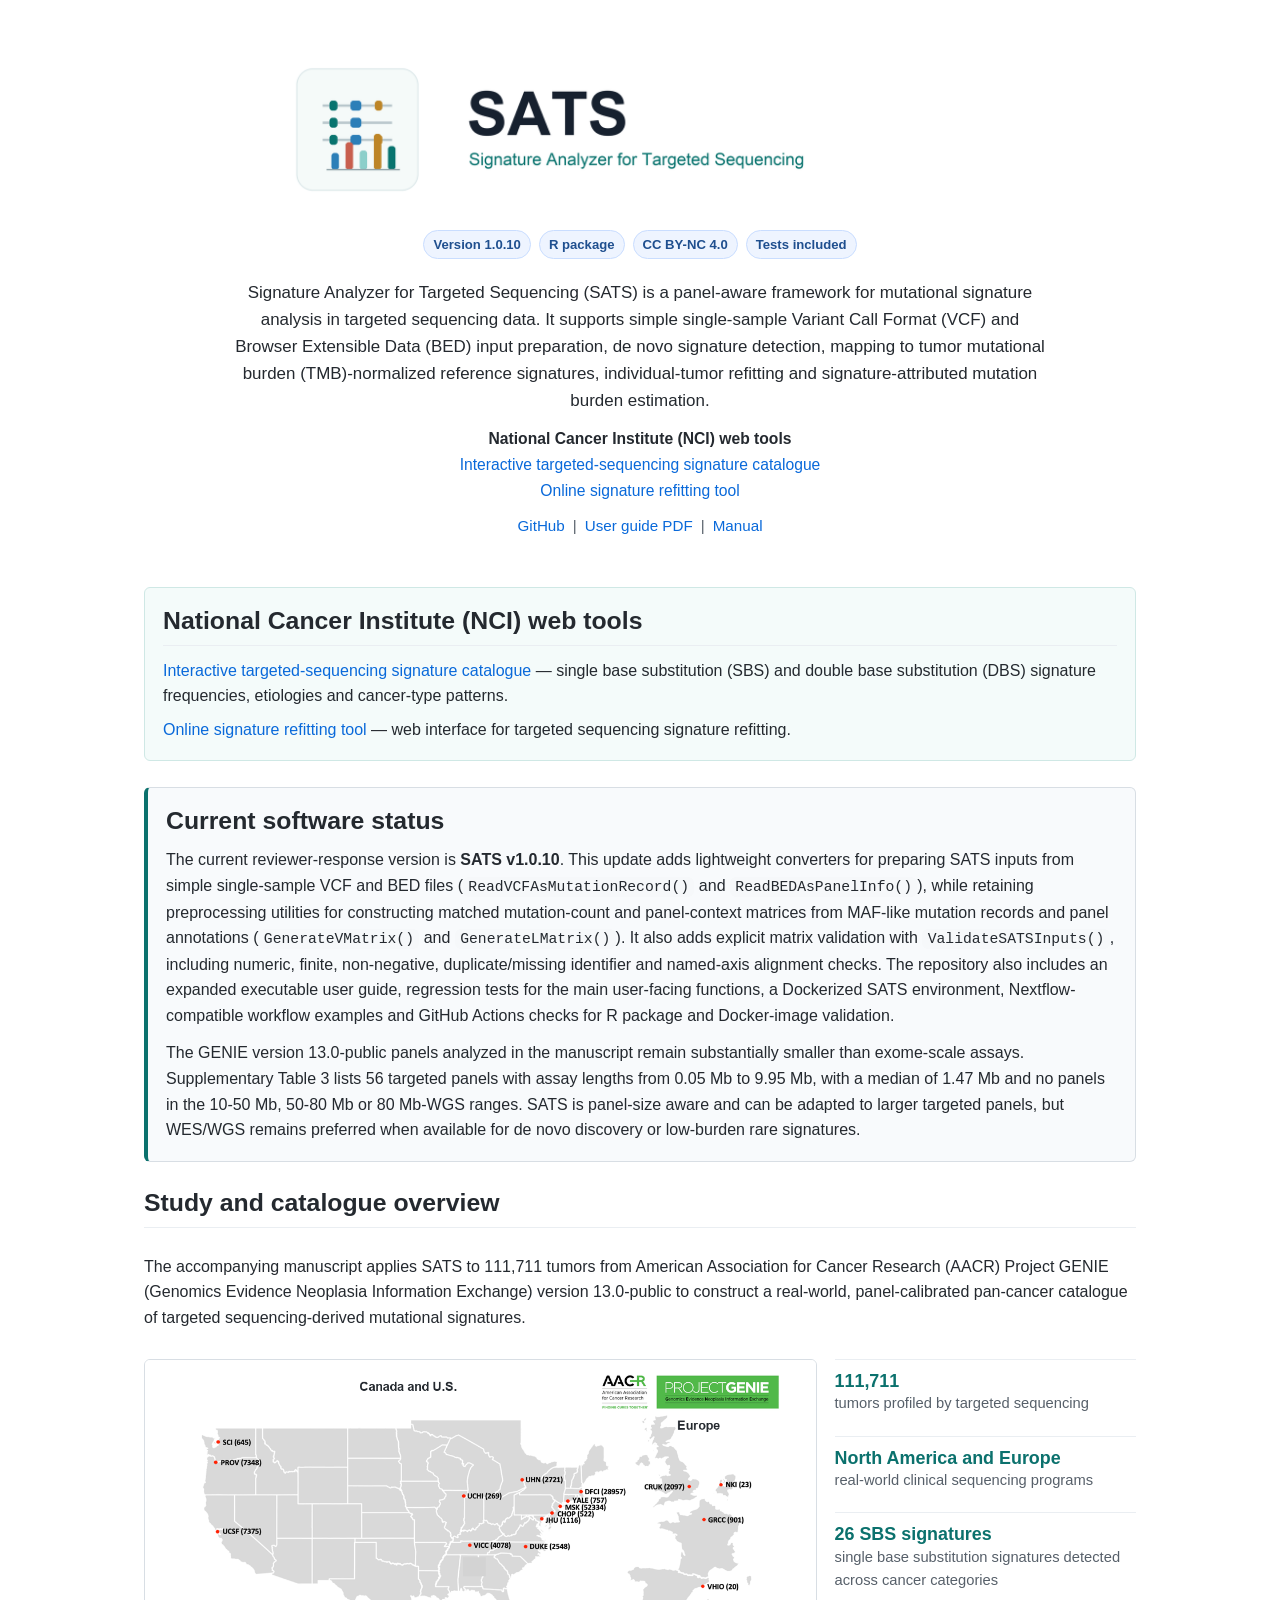
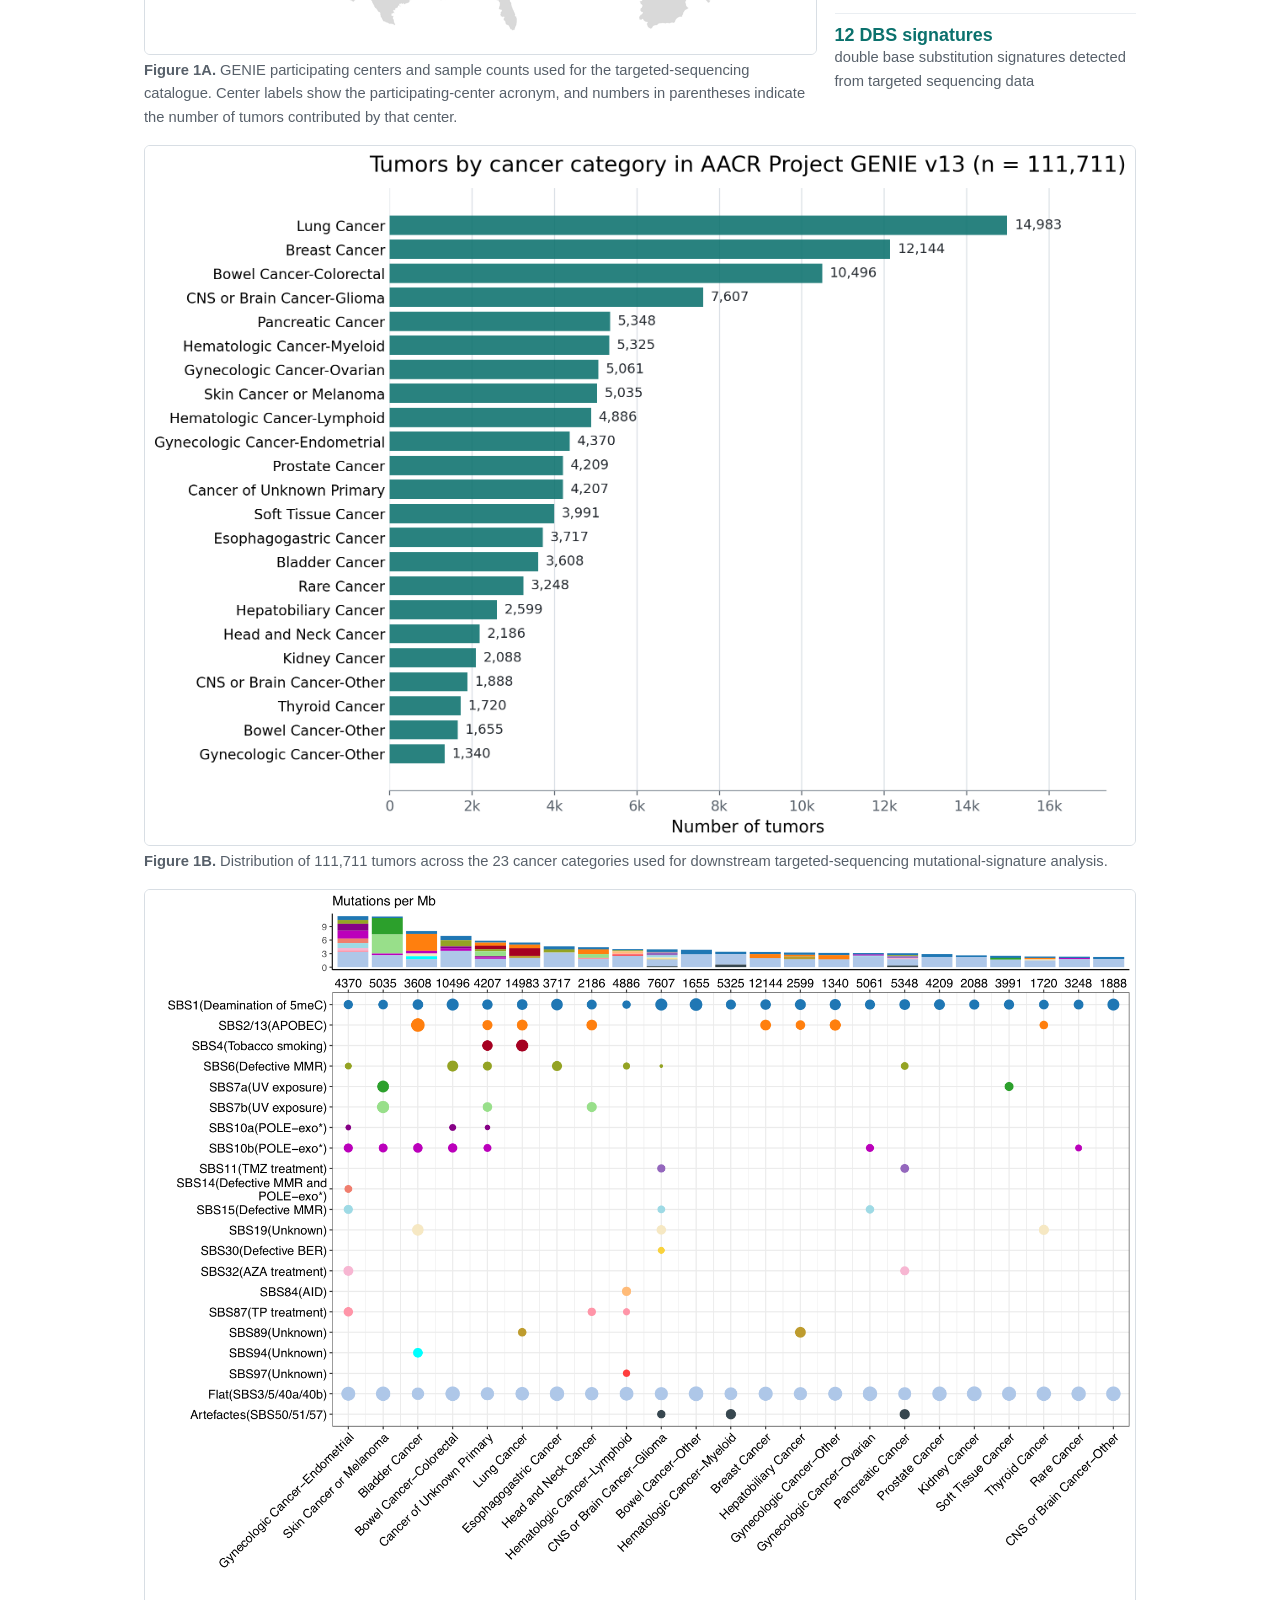
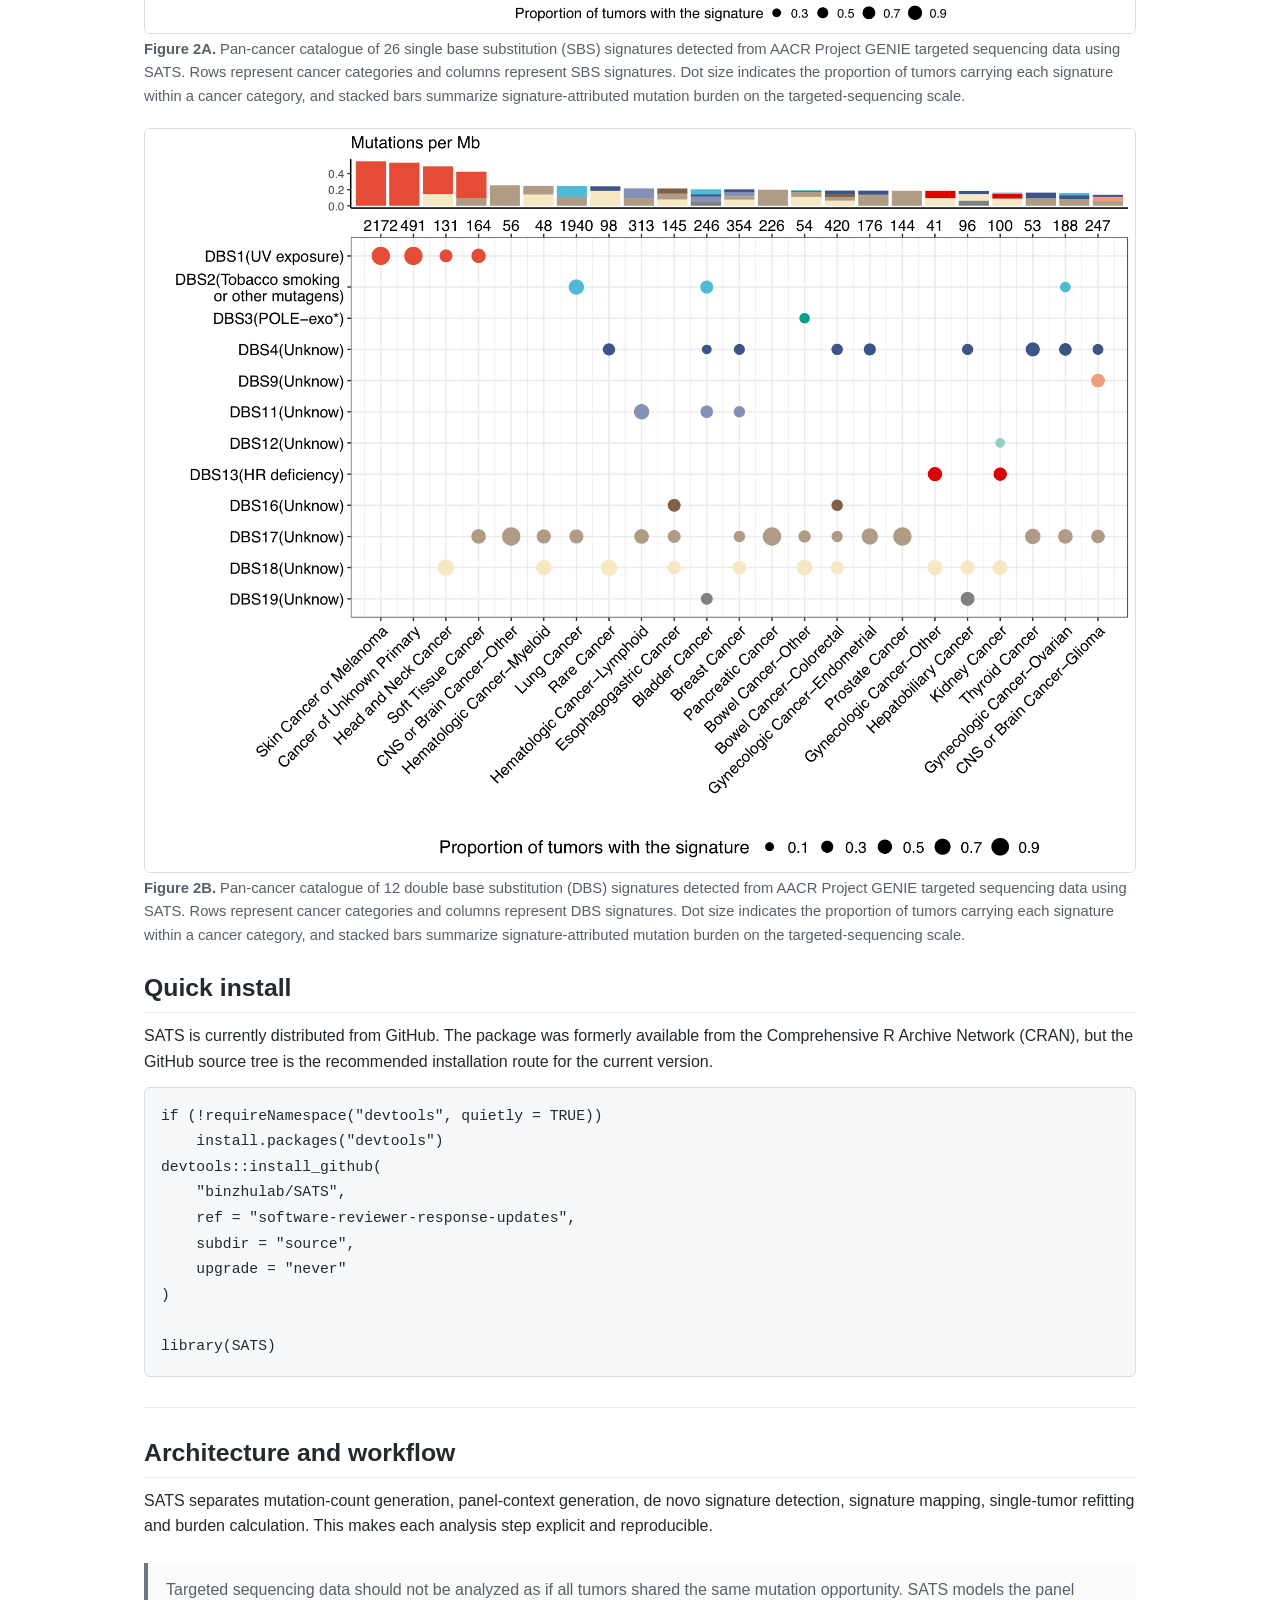
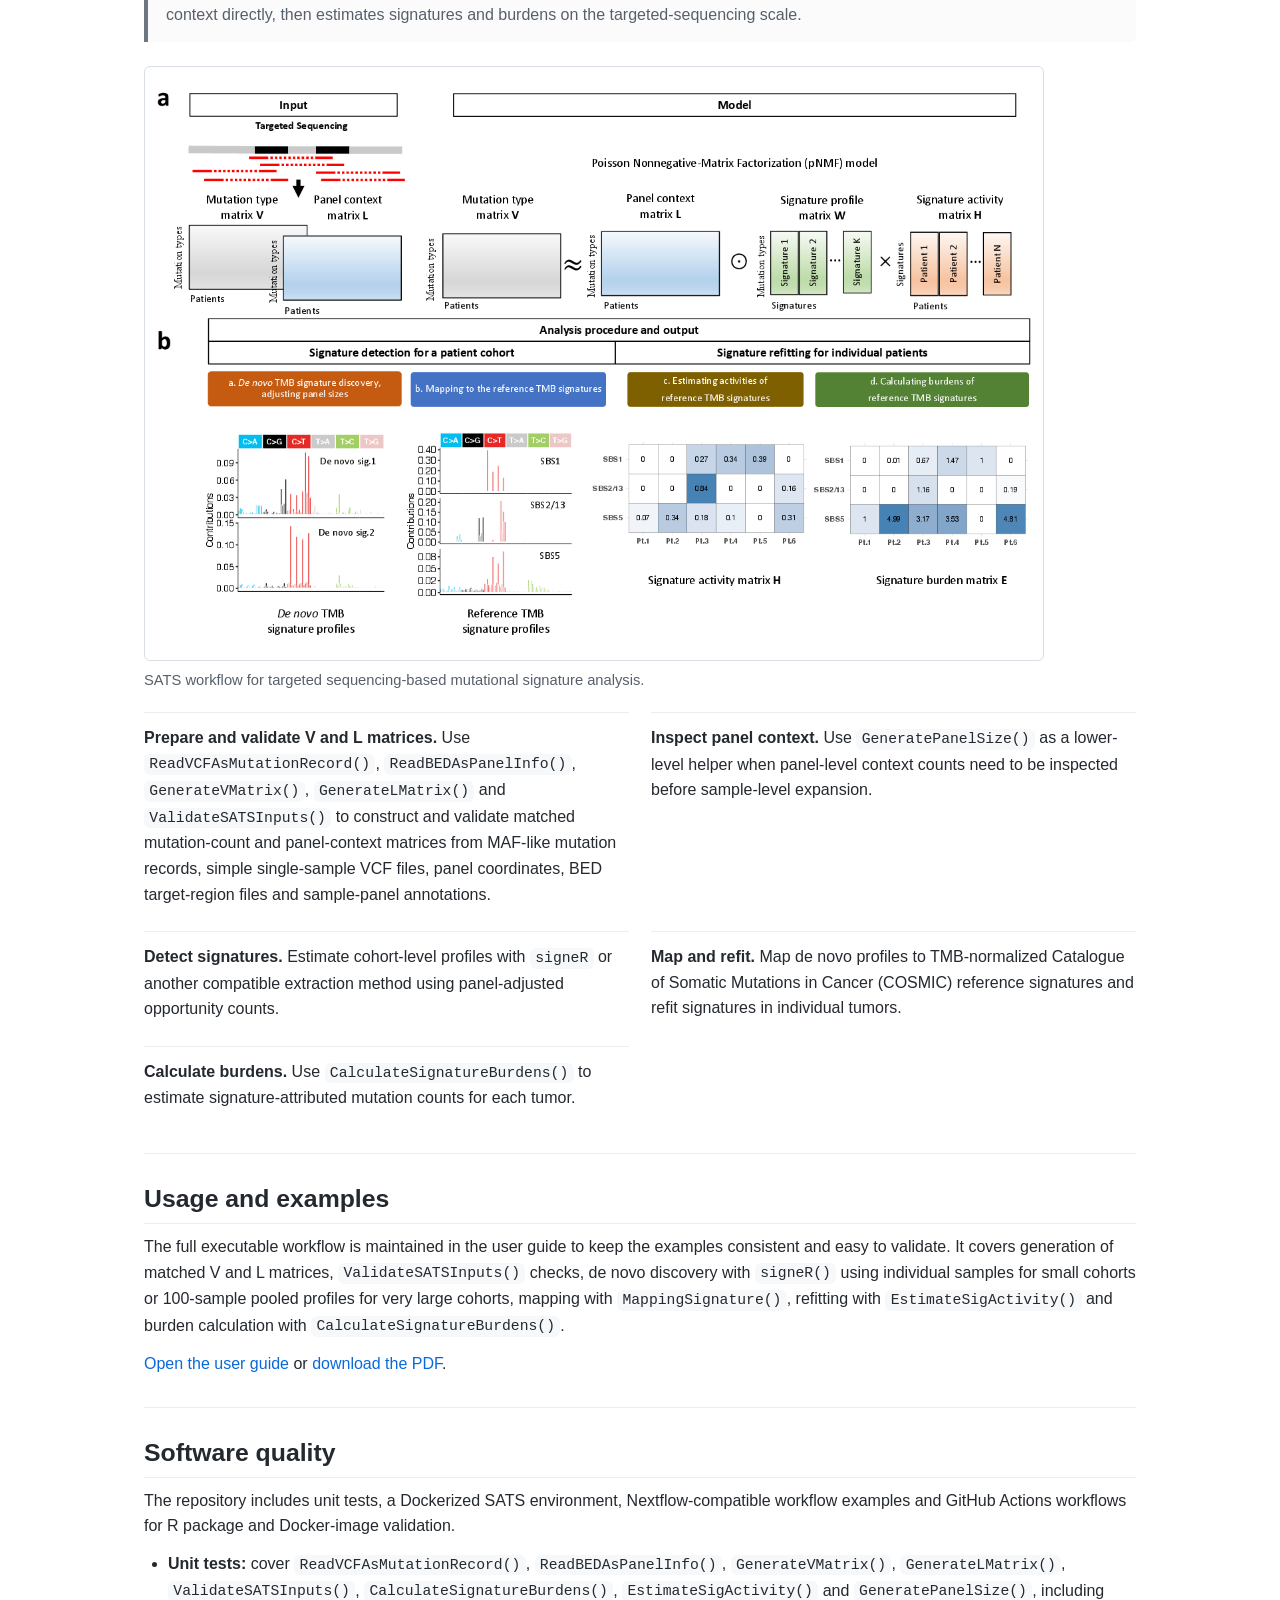
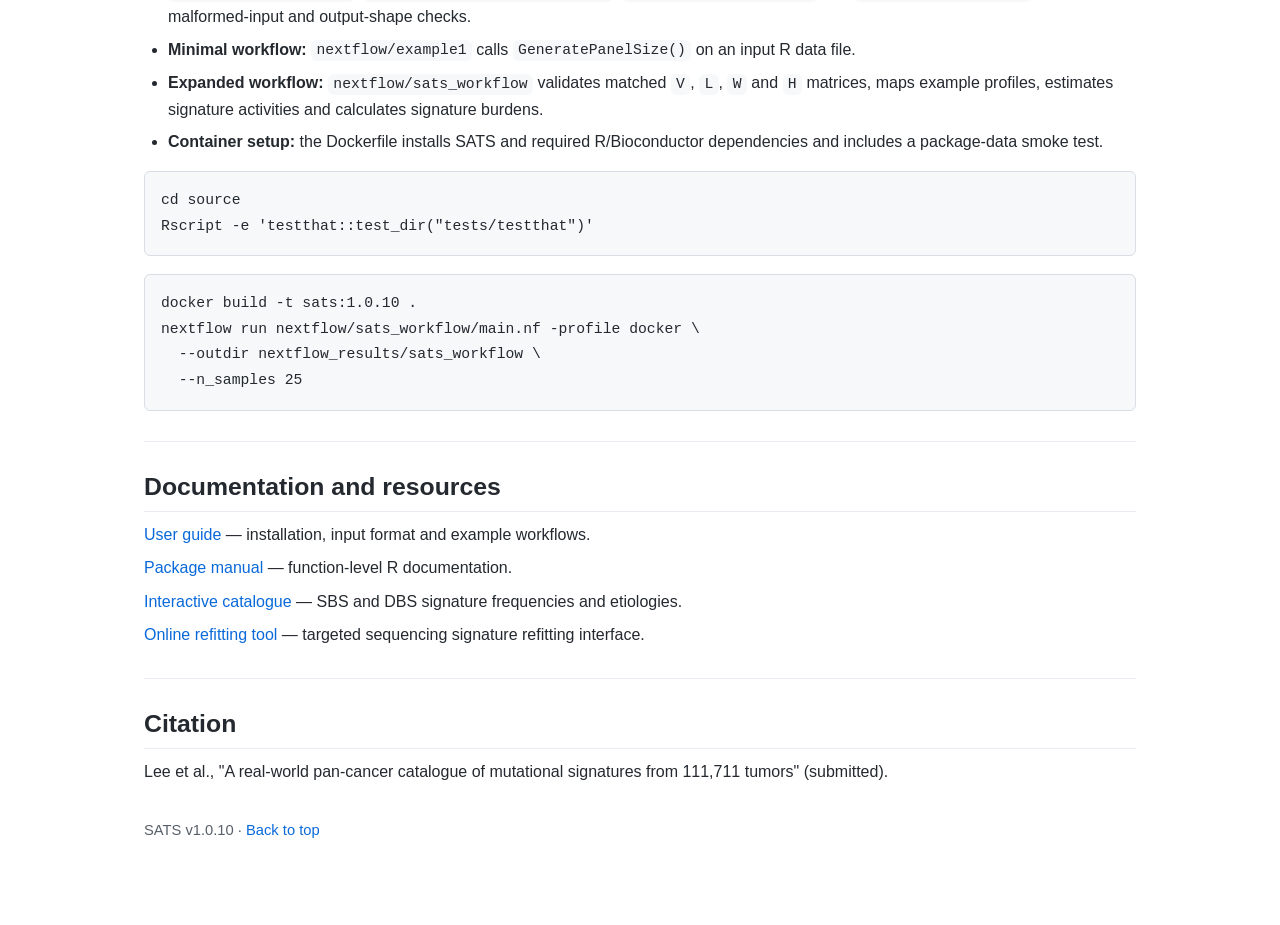
==== commit 6d805777: "Strengthen SATS software reviewer response assets" ====
--- a/docs/index.html
+++ b/docs/index.html
@@ -62,9 +62,13 @@
           utilities for constructing matched mutation-count and panel-context
           matrices from MAF-like mutation records and panel annotations
           (<code>GenerateVMatrix()</code> and <code>GenerateLMatrix()</code>).
-          The repository also includes an expanded executable user guide,
-          regression tests for the main user-facing functions, and a minimal
-          Nextflow example, Dockerfile and GitHub Actions R-CMD-check workflow.
+          It also adds explicit matrix validation with
+          <code>ValidateSATSInputs()</code>, including numeric, finite,
+          non-negative, duplicate/missing identifier and named-axis alignment
+          checks. The repository also includes an expanded executable user guide,
+          regression tests for the main user-facing functions, a Dockerized SATS
+          environment, Nextflow-compatible workflow examples and GitHub Actions
+          checks for R package and Docker-image validation.
         </p>
         <p>
           The GENIE version 13.0-public panels analyzed in the manuscript remain
@@ -122,9 +126,14 @@
           GitHub source tree is the recommended installation route for the
           current version.
         </p>
-        <pre><code>if (!requireNamespace("devtools", quietly = TRUE))
+<pre><code>if (!requireNamespace("devtools", quietly = TRUE))
     install.packages("devtools")
-devtools::install_github("binzhulab/SATS", subdir = "source", upgrade = "never")
+devtools::install_github(
+    "binzhulab/SATS",
+    ref = "software-reviewer-response-updates",
+    subdir = "source",
+    upgrade = "never"
+)
 
 library(SATS)</code></pre>
       </section>
@@ -150,7 +159,7 @@
           <figcaption>SATS workflow for targeted sequencing-based mutational signature analysis.</figcaption>
         </figure>
         <div class="summary-list">
-          <p><strong>Prepare V and L matrices.</strong> Use <code>ReadVCFAsMutationRecord()</code>, <code>ReadBEDAsPanelInfo()</code>, <code>GenerateVMatrix()</code> and <code>GenerateLMatrix()</code> to construct matched mutation-count and panel-context matrices from MAF-like mutation records, simple single-sample VCF files, panel coordinates, BED target-region files and sample-panel annotations.</p>
+          <p><strong>Prepare and validate V and L matrices.</strong> Use <code>ReadVCFAsMutationRecord()</code>, <code>ReadBEDAsPanelInfo()</code>, <code>GenerateVMatrix()</code>, <code>GenerateLMatrix()</code> and <code>ValidateSATSInputs()</code> to construct and validate matched mutation-count and panel-context matrices from MAF-like mutation records, simple single-sample VCF files, panel coordinates, BED target-region files and sample-panel annotations.</p>
           <p><strong>Inspect panel context.</strong> Use <code>GeneratePanelSize()</code> as a lower-level helper when panel-level context counts need to be inspected before sample-level expansion.</p>
           <p><strong>Detect signatures.</strong> Estimate cohort-level profiles with <code>signeR</code> or another compatible extraction method using panel-adjusted opportunity counts.</p>
           <p><strong>Map and refit.</strong> Map de novo profiles to TMB-normalized Catalogue of Somatic Mutations in Cancer (COSMIC) reference signatures and refit signatures in individual tumors.</p>
@@ -165,7 +174,7 @@
         <p>
           The full executable workflow is maintained in the user guide to keep
           the examples consistent and easy to validate. It covers generation of
-          matched V and L matrices, V/L alignment checks, de novo discovery with
+          matched V and L matrices, <code>ValidateSATSInputs()</code> checks, de novo discovery with
           <code>signeR()</code> using individual samples for small cohorts or
           100-sample pooled profiles for very large cohorts, mapping with <code>MappingSignature()</code>,
           refitting with <code>EstimateSigActivity()</code> and burden
@@ -183,17 +192,22 @@
       <section id="quality">
         <h2>Software quality</h2>
         <p>
-          The repository includes unit tests, a minimal Nextflow example and a
-          Dockerfile for building an R environment with SATS and its core genomic
-          dependencies.
+          The repository includes unit tests, a Dockerized SATS environment,
+          Nextflow-compatible workflow examples and GitHub Actions workflows for
+          R package and Docker-image validation.
         </p>
         <ul>
-          <li><strong>Unit tests:</strong> cover <code>ReadVCFAsMutationRecord()</code>, <code>ReadBEDAsPanelInfo()</code>, <code>GenerateVMatrix()</code>, <code>GenerateLMatrix()</code>, <code>CalculateSignatureBurdens()</code>, <code>EstimateSigActivity()</code> and <code>GeneratePanelSize()</code>.</li>
-          <li><strong>Workflow template:</strong> <code>nextflow/example1</code> calls <code>GeneratePanelSize()</code> on an input R data file.</li>
-          <li><strong>Container setup:</strong> the Dockerfile installs SATS and required R/Bioconductor dependencies.</li>
+          <li><strong>Unit tests:</strong> cover <code>ReadVCFAsMutationRecord()</code>, <code>ReadBEDAsPanelInfo()</code>, <code>GenerateVMatrix()</code>, <code>GenerateLMatrix()</code>, <code>ValidateSATSInputs()</code>, <code>CalculateSignatureBurdens()</code>, <code>EstimateSigActivity()</code> and <code>GeneratePanelSize()</code>, including malformed-input and output-shape checks.</li>
+          <li><strong>Minimal workflow:</strong> <code>nextflow/example1</code> calls <code>GeneratePanelSize()</code> on an input R data file.</li>
+          <li><strong>Expanded workflow:</strong> <code>nextflow/sats_workflow</code> validates matched <code>V</code>, <code>L</code>, <code>W</code> and <code>H</code> matrices, maps example profiles, estimates signature activities and calculates signature burdens.</li>
+          <li><strong>Container setup:</strong> the Dockerfile installs SATS and required R/Bioconductor dependencies and includes a package-data smoke test.</li>
         </ul>
         <pre><code>cd source
 Rscript -e 'testthat::test_dir("tests/testthat")'</code></pre>
+        <pre><code>docker build -t sats:1.0.10 .
+nextflow run nextflow/sats_workflow/main.nf -profile docker \
+  --outdir nextflow_results/sats_workflow \
+  --n_samples 25</code></pre>
       </section>
 
       <hr>
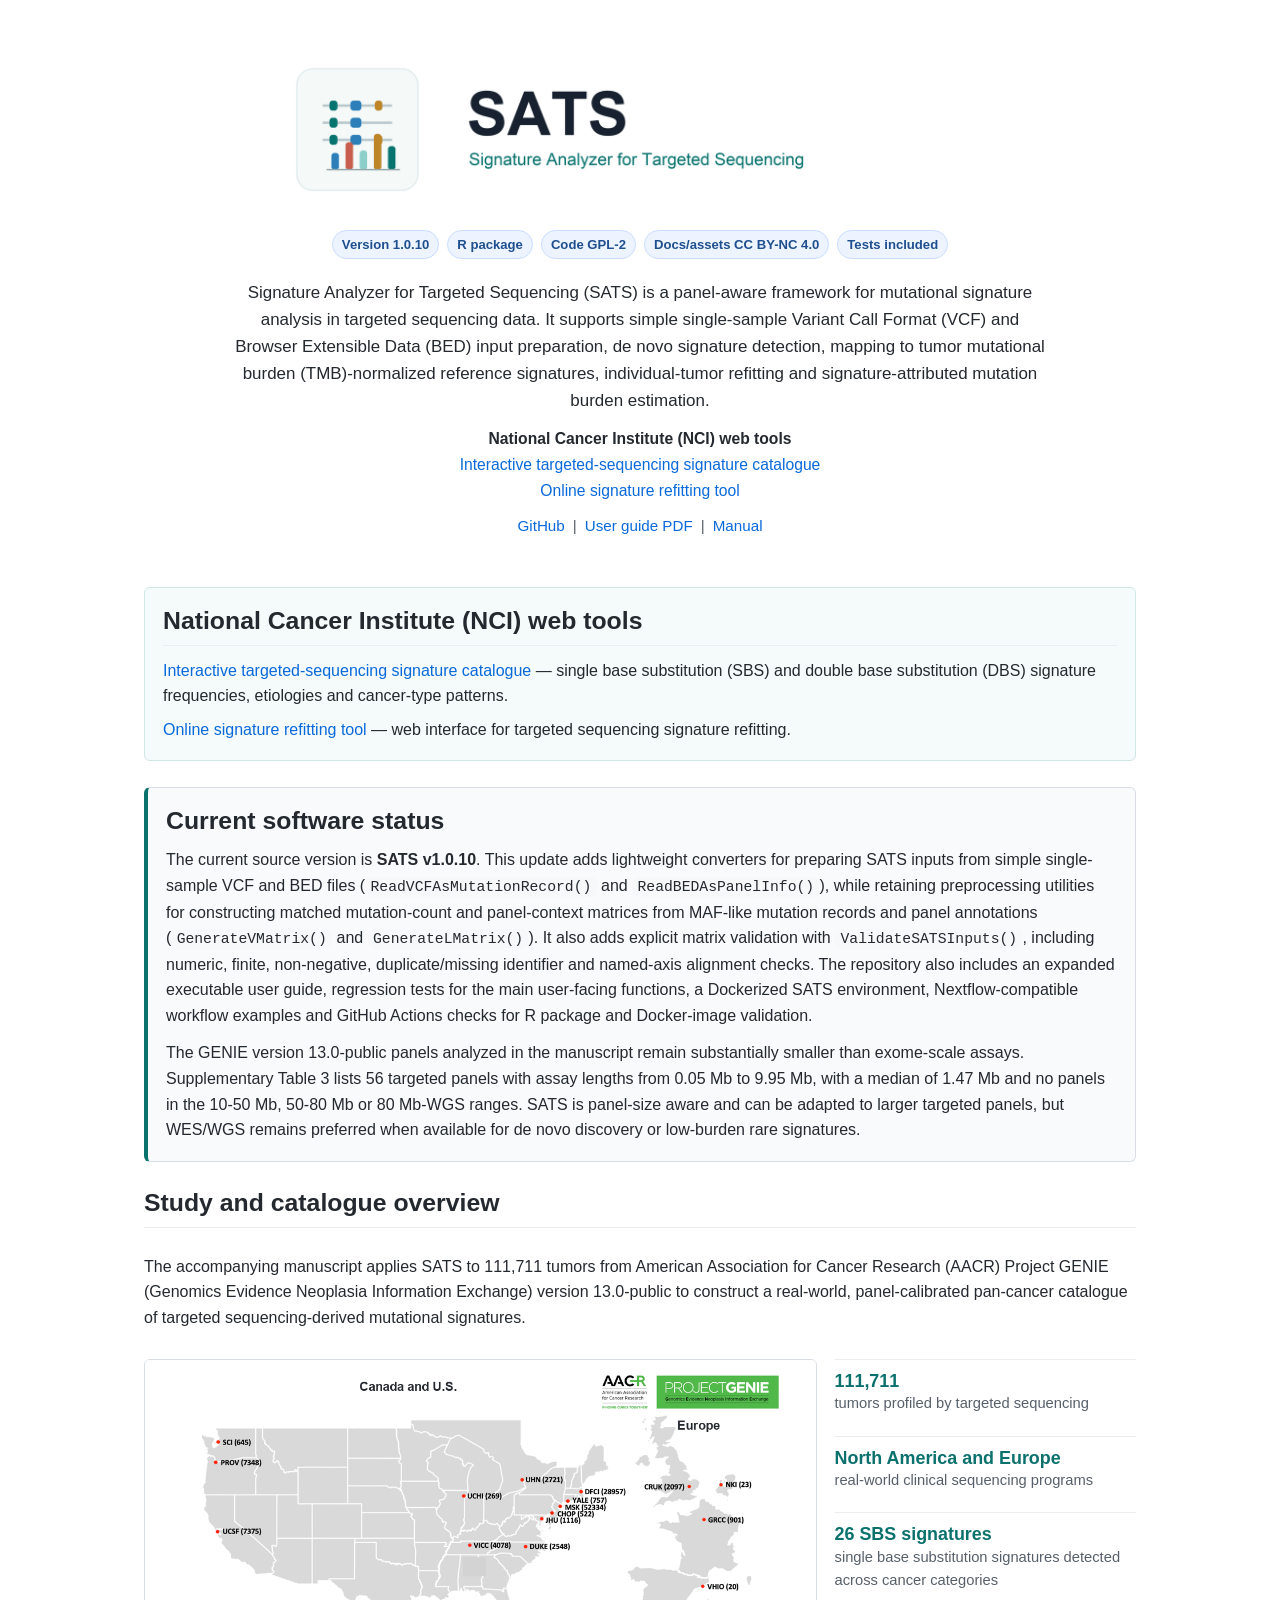
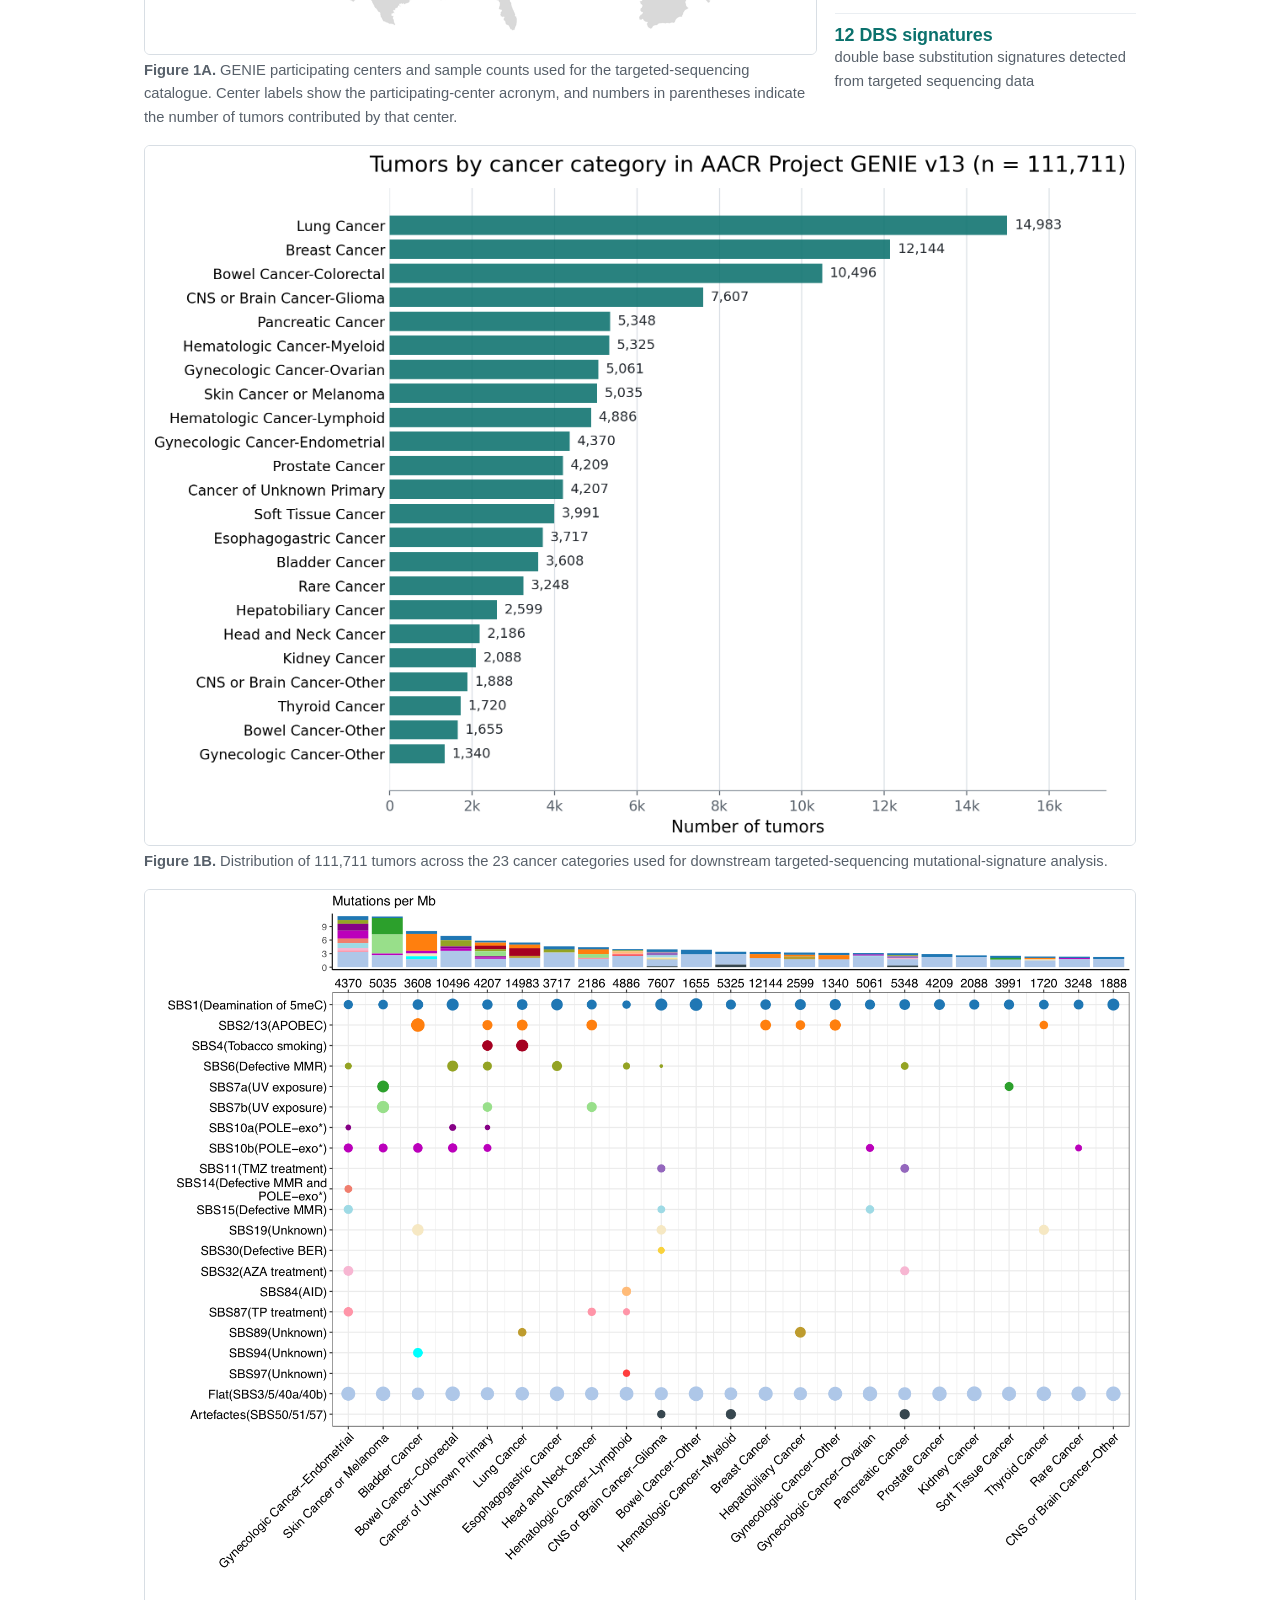
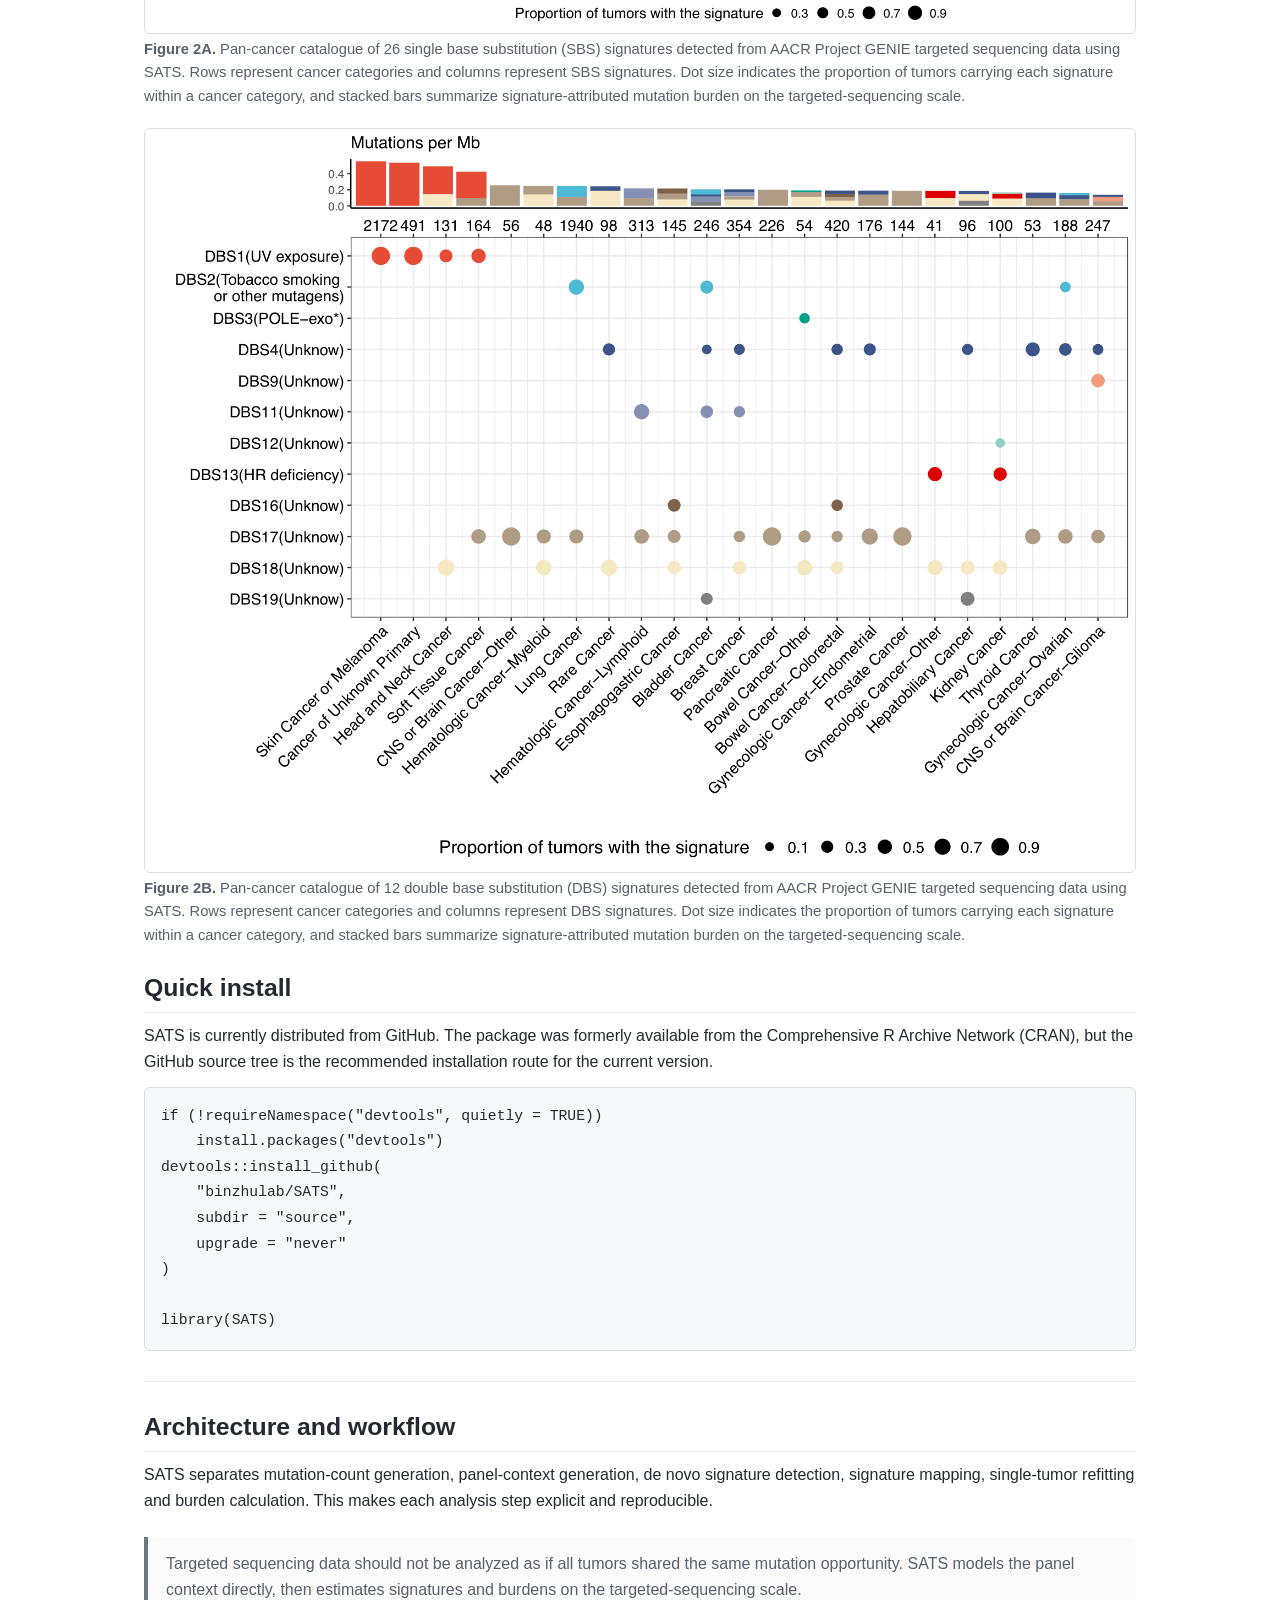
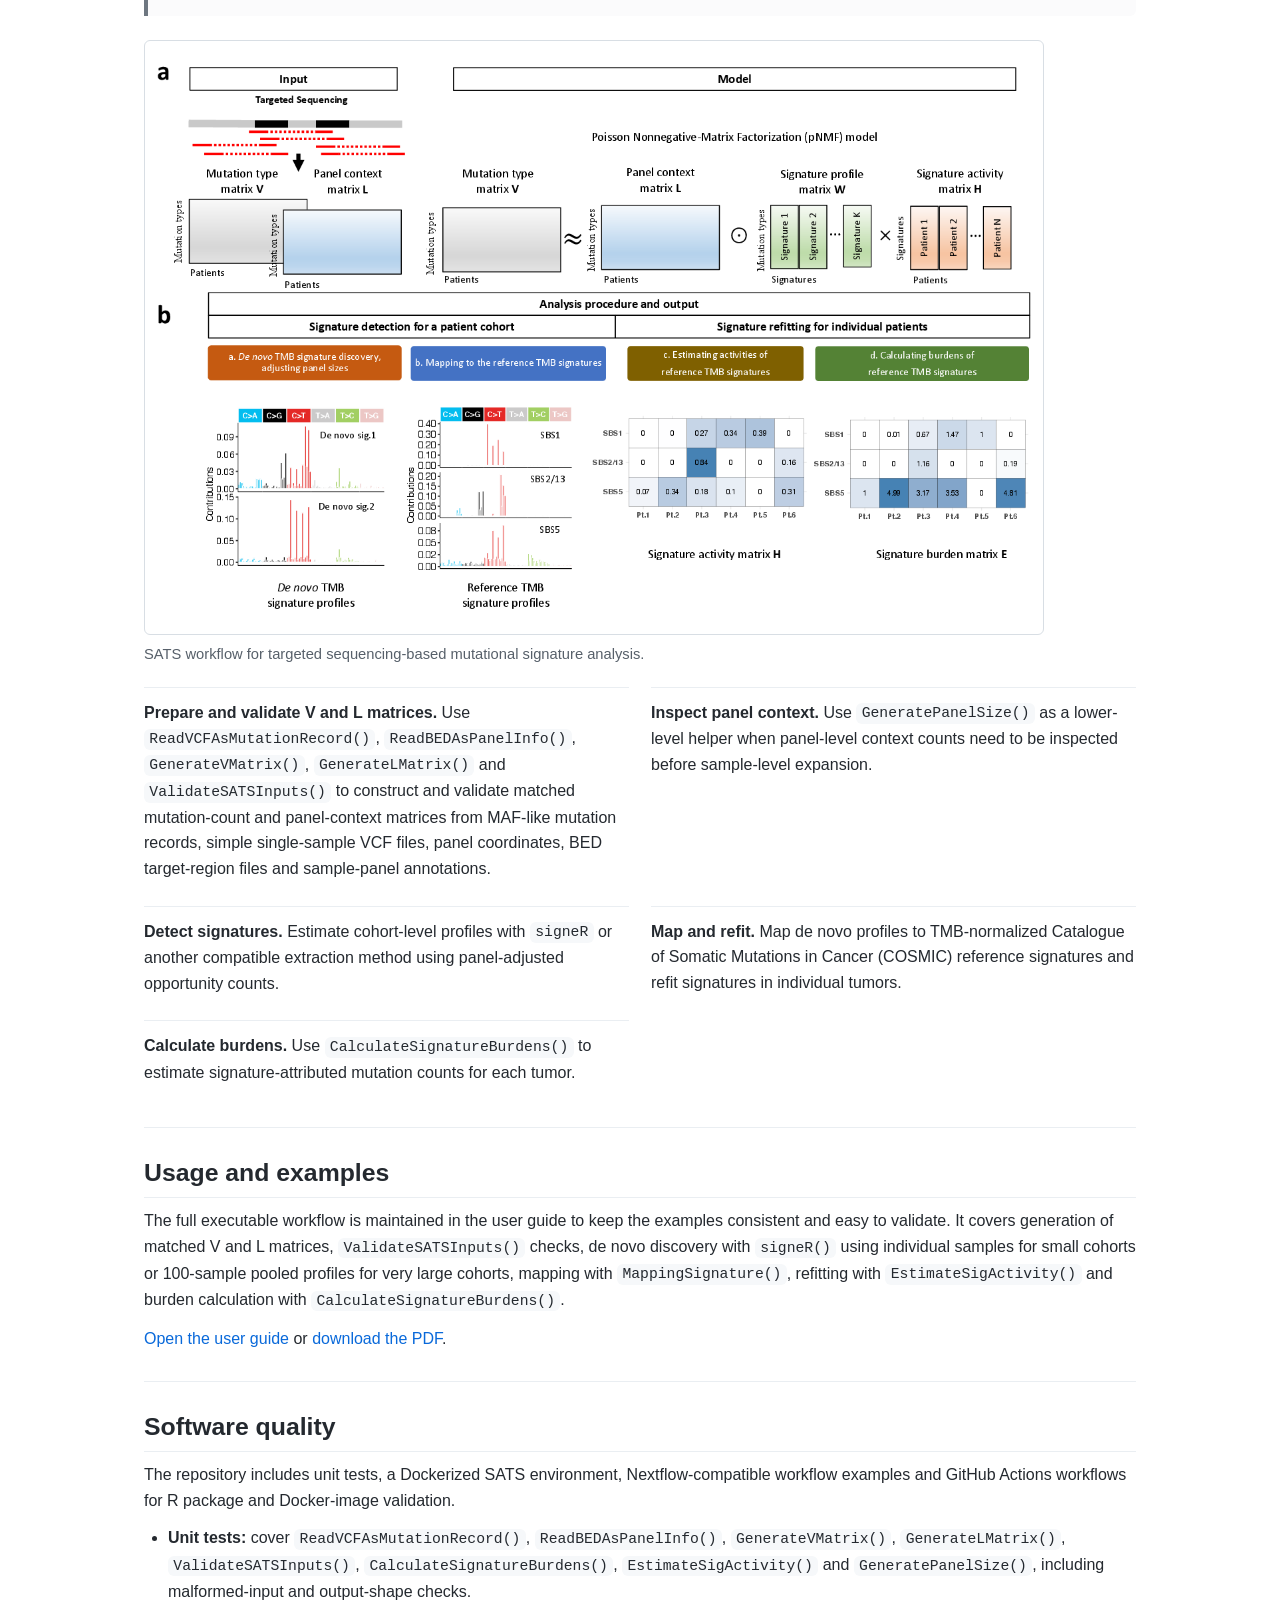
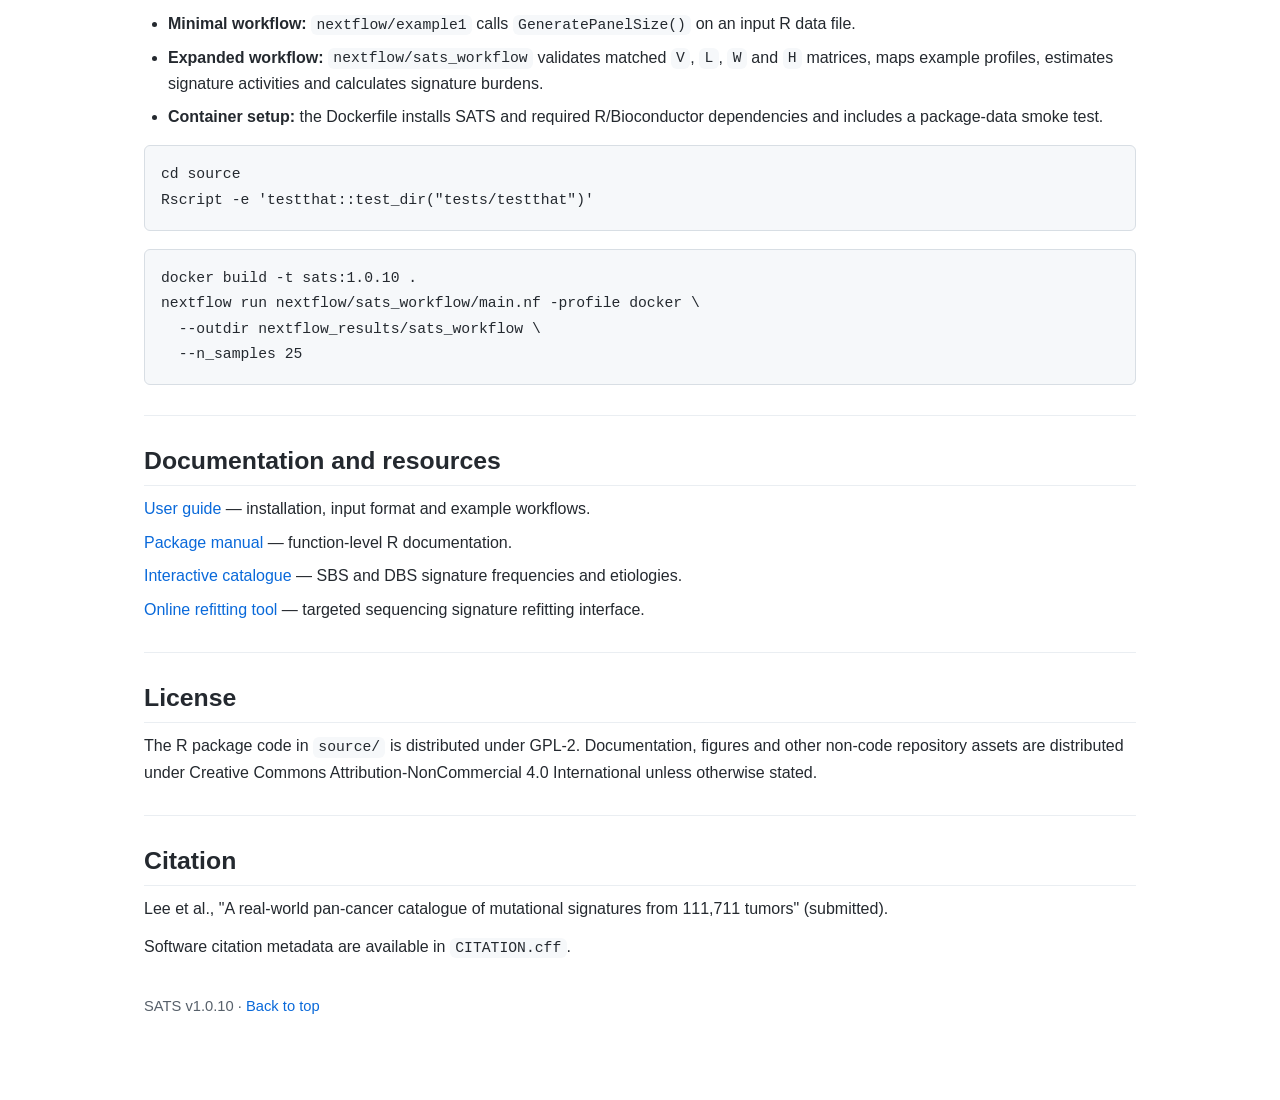
==== commit dcd27102: "Prepare SATS v1.0.10 repository for merge" ====
--- a/docs/index.html
+++ b/docs/index.html
@@ -18,7 +18,8 @@
         <div class="badges" aria-label="Project badges">
           <span>Version 1.0.10</span>
           <span>R package</span>
-          <span>CC BY-NC 4.0</span>
+          <span>Code GPL-2</span>
+          <span>Docs/assets CC BY-NC 4.0</span>
           <span>Tests included</span>
         </div>
         <p class="lead">
@@ -38,9 +39,9 @@
         <p class="link-row">
           <a href="https://github.com/binzhulab/SATS">GitHub</a>
           <span>|</span>
-          <a href="https://github.com/binzhulab/SATS/blob/software-reviewer-response-updates/User_Guide_SATS_v1.0.10.pdf">User guide PDF</a>
+          <a href="https://github.com/binzhulab/SATS/blob/main/User_Guide_SATS_v1.0.10.pdf">User guide PDF</a>
           <span>|</span>
-          <a href="https://github.com/binzhulab/SATS/blob/software-reviewer-response-updates/SATS-manual.pdf">Manual</a>
+          <a href="https://github.com/binzhulab/SATS/blob/main/SATS-manual.pdf">Manual</a>
         </p>
       </header>
 
@@ -55,7 +56,7 @@
       <section class="software-status" id="software-status" aria-labelledby="software-status-title">
         <h2 id="software-status-title">Current software status</h2>
         <p>
-          The current reviewer-response version is <strong>SATS v1.0.10</strong>.
+          The current source version is <strong>SATS v1.0.10</strong>.
           This update adds lightweight converters for preparing SATS inputs from
           simple single-sample VCF and BED files (<code>ReadVCFAsMutationRecord()</code> and
           <code>ReadBEDAsPanelInfo()</code>), while retaining preprocessing
@@ -130,7 +131,6 @@
     install.packages("devtools")
 devtools::install_github(
     "binzhulab/SATS",
-    ref = "software-reviewer-response-updates",
     subdir = "source",
     upgrade = "never"
 )
@@ -181,9 +181,9 @@
           calculation with <code>CalculateSignatureBurdens()</code>.
         </p>
         <p>
-          <a href="https://github.com/binzhulab/SATS/blob/software-reviewer-response-updates/User_Guide_SATS_v1.0.10.md">Open the user guide</a>
+          <a href="https://github.com/binzhulab/SATS/blob/main/User_Guide_SATS_v1.0.10.md">Open the user guide</a>
           or
-          <a href="https://github.com/binzhulab/SATS/blob/software-reviewer-response-updates/User_Guide_SATS_v1.0.10.pdf">download the PDF</a>.
+          <a href="https://github.com/binzhulab/SATS/blob/main/User_Guide_SATS_v1.0.10.pdf">download the PDF</a>.
         </p>
       </section>
 
@@ -215,8 +215,8 @@
       <section id="resources">
         <h2>Documentation and resources</h2>
         <div class="resource-list">
-          <p><a href="https://github.com/binzhulab/SATS/blob/software-reviewer-response-updates/User_Guide_SATS_v1.0.10.pdf">User guide</a> — installation, input format and example workflows.</p>
-          <p><a href="https://github.com/binzhulab/SATS/blob/software-reviewer-response-updates/SATS-manual.pdf">Package manual</a> — function-level R documentation.</p>
+          <p><a href="https://github.com/binzhulab/SATS/blob/main/User_Guide_SATS_v1.0.10.pdf">User guide</a> — installation, input format and example workflows.</p>
+          <p><a href="https://github.com/binzhulab/SATS/blob/main/SATS-manual.pdf">Package manual</a> — function-level R documentation.</p>
           <p><a href="https://analysistools.cancer.gov/mutational-signatures/#/catalog/STS">Interactive catalogue</a> — SBS and DBS signature frequencies and etiologies.</p>
           <p><a href="https://analysistools.cancer.gov/mutational-signatures/#/refitting">Online refitting tool</a> — targeted sequencing signature refitting interface.</p>
         </div>
@@ -224,12 +224,25 @@
 
       <hr>
 
+      <section id="license">
+        <h2>License</h2>
+        <p>
+          The R package code in <code>source/</code> is distributed under GPL-2.
+          Documentation, figures and other non-code repository assets are
+          distributed under Creative Commons Attribution-NonCommercial 4.0
+          International unless otherwise stated.
+        </p>
+      </section>
+
+      <hr>
+
       <section id="citation">
         <h2>Citation</h2>
         <p>
           Lee et al., "A real-world pan-cancer catalogue of mutational signatures
           from 111,711 tumors" (submitted).
         </p>
+        <p>Software citation metadata are available in <code>CITATION.cff</code>.</p>
       </section>
 
       <footer>
